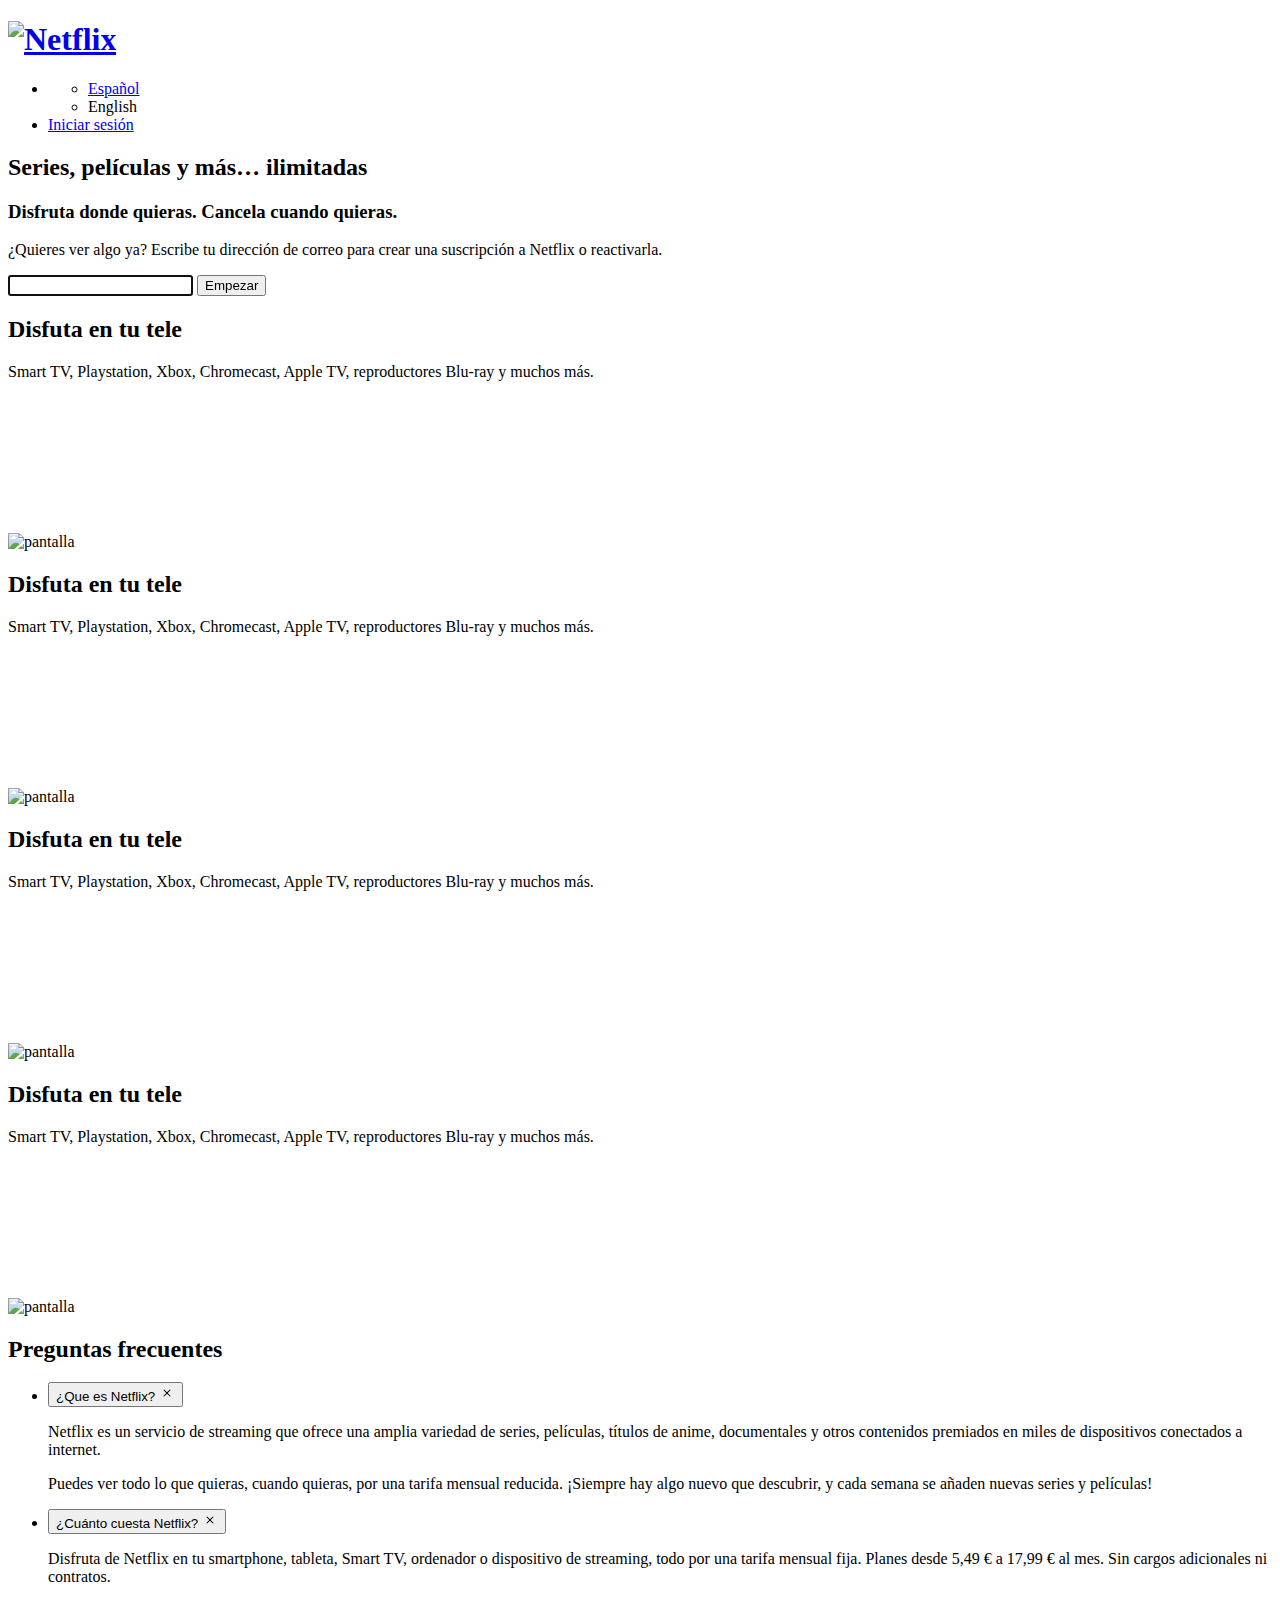
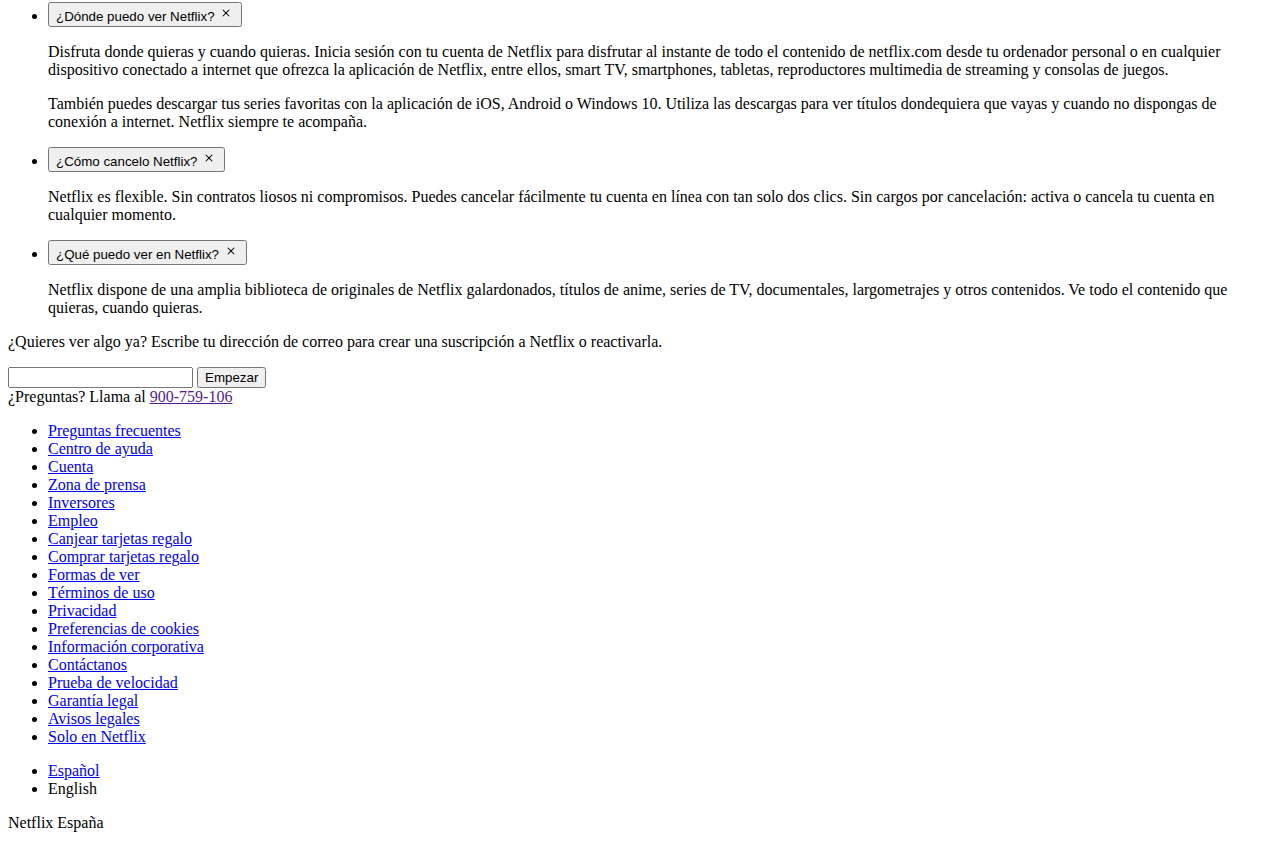
==== index.html @ fb2b4eeb "creando index.html" ====
<!DOCTYPE html>
<html lang="en">
<head>
    <meta charset="UTF-8">
    <meta name="viewport" content="width=device-width, initial-scale=1.0">
    <title>Netflix</title>
    <script defer src="js/app.js"></script>
    <link rel="stylesheet" href="css/app.css">
</head>
<body>

    <header class="header">
        <h1 class="header__h1">
            <a href="#" title="Netflix" class="header__a">
                <img src="#" alt="Netflix" class="header__img">
            </a>
        </h1>
    </header>

    <nav class="header__nav">
        <ul class="header__ul">
            <li class="header__li">
                <ul class="header__ul lang">
                    <li class="lang__li">
                        <a class="lang__a" href="#" title="Español">Español</a>
                    </li>
                    <li class="lang___a" href="#" title="English">English</a>
                    </li>
                </ul>
            </li>
            <li class="header__li">
                <a href="https://www.netflix.com/es/login" title="iniciar sesión" class="header_login">
                    Iniciar sesión
                </a>
            </li>
        </ul>
    </nav>

    <main class="main">

        <section class="landing">
            <h2 class="landing__h2">Series, películas y más… ilimitadas</h2>
            <h3 class="landing__h3">Disfruta donde quieras. Cancela cuando quieras.</h3>
            <p class="landing__p">¿Quieres ver algo ya? Escribe tu dirección de correo para crear una suscripción a Netflix o reactivarla.</p>
            <form action="#" class="landing__form" method="post">
                <input class="landing__input" type="email" name="email" id="email" autofocus>
                <input class="landing__submit" type="submit" value="Empezar">
            </form>
        </section>

        <section class="specs">
            <div class="specs__col">
                <h2 class="specs__h2">Disfuta en tu tele</h2>
                <p class="specs__p">Smart TV, Playstation, Xbox, Chromecast, Apple TV, reproductores Blu-ray y muchos más.</p>
            </div>
            <div class="specs__col">
                <img class="specs__img" src="" alt="pantalla">
                <video class="specs__video" src=""></video>
            </div>
        </section>

        <section class="specs">
            <div class="specs__col">
                <h2 class="specs__h2">Disfuta en tu tele</h2>
                <p class="specs__p">Smart TV, Playstation, Xbox, Chromecast, Apple TV, reproductores Blu-ray y muchos más.</p>
            </div>
            <div class="specs__col">
                <img class="specs__img" src="" alt="pantalla">
                <video class="specs__video" src=""></video>
            </div>
        </section>

        <section class="specs">
            <div class="specs__col">
                <h2 class="specs__h2">Disfuta en tu tele</h2>
                <p class="specs__p">Smart TV, Playstation, Xbox, Chromecast, Apple TV, reproductores Blu-ray y muchos más.</p>
            </div>
            <div class="specs__col">
                <img class="specs__img" src="" alt="pantalla">
                <video class="specs_video" src=""></video>
            </div>
        </section>

        <section class="specs">
            <div class="specs__col">
                <h2 class="specs__h2">Disfuta en tu tele</h2>
                <p class="specs__p">Smart TV, Playstation, Xbox, Chromecast, Apple TV, reproductores Blu-ray y muchos más.</p>
            </div>
            <div class="specs__col">
                <img class="specs__img" src="" alt="pantalla">
                <video class="specs__video" src=""></video>
            </div>
        </section>

        <div class="faqs">
            <h2 class="faqs__h2">Preguntas frecuentes</h2>
                <ul class="faq__ul">
                    <li class="faq__li">
                        <button class="faq__btn">
                            <span>¿Que es Netflix?</span>
                            <svg xmlns="http://www.w3.org/2000/svg" width="16" height="16" fill="currentColor" viewBox="0 0 16 16">
                                <path d="M4.646 4.646a.5.5 0 0 1 .708 0L8 7.293l2.646-2.647a.5.5 0 0 1 .708.708L8.707 8l2.647 2.646a.5.5 0 0 1-.708.708L8 8.707l-2.646 2.647a.5.5 0 0 1-.708-.708L7.293 8 4.646 5.354a.5.5 0 0 1 0-.708z"/>
                              </svg>
                        </button>
                        <div class="faq__info">
                            <p class="faq__p">Netflix es un servicio de streaming que ofrece una amplia variedad de series, películas, títulos de anime, documentales y otros contenidos premiados en miles de dispositivos conectados a internet.</p>
                            <p class="faq__p">Puedes ver todo lo que quieras, cuando quieras, por una tarifa mensual reducida. ¡Siempre hay algo nuevo que descubrir, y cada semana se añaden nuevas series y películas!</p>
                        </div>
                    </li>
                    <li class="faq__li">
                        <button class="faq__btn">
                            <span>¿Cuánto cuesta Netflix?</span>
                            <svg xmlns="http://www.w3.org/2000/svg" width="16" height="16" fill="currentColor" viewBox="0 0 16 16">
                                <path d="M4.646 4.646a.5.5 0 0 1 .708 0L8 7.293l2.646-2.647a.5.5 0 0 1 .708.708L8.707 8l2.647 2.646a.5.5 0 0 1-.708.708L8 8.707l-2.646 2.647a.5.5 0 0 1-.708-.708L7.293 8 4.646 5.354a.5.5 0 0 1 0-.708z"/>
                              </svg>
                        </button>
                        <div class="faq__info">
                            <p class="faq__p">Disfruta de Netflix en tu smartphone, tableta, Smart TV, ordenador o dispositivo de streaming, todo por una tarifa mensual fija. Planes desde 5,49 € a 17,99 € al mes. Sin cargos adicionales ni contratos.</p>
                        </div>
                    </li>
                    <li class="faq__li">
                        <button class="faq__btn">
                            <span>¿Dónde puedo ver Netflix?</span>
                            <svg xmlns="http://www.w3.org/2000/svg" width="16" height="16" fill="currentColor" viewBox="0 0 16 16">
                                <path d="M4.646 4.646a.5.5 0 0 1 .708 0L8 7.293l2.646-2.647a.5.5 0 0 1 .708.708L8.707 8l2.647 2.646a.5.5 0 0 1-.708.708L8 8.707l-2.646 2.647a.5.5 0 0 1-.708-.708L7.293 8 4.646 5.354a.5.5 0 0 1 0-.708z"/>
                              </svg>
                        </button>
                        <div class="faq__info">
                            <p class="faq__p">Disfruta donde quieras y cuando quieras. Inicia sesión con tu cuenta de Netflix para disfrutar al instante de todo el contenido de netflix.com desde tu ordenador personal o en cualquier dispositivo conectado a internet que ofrezca la aplicación de Netflix, entre ellos, smart TV, smartphones, tabletas, reproductores multimedia de streaming y consolas de juegos.</p>
                            <p class="faq__p">También puedes descargar tus series favoritas con la aplicación de iOS, Android o Windows 10. Utiliza las descargas para ver títulos dondequiera que vayas y cuando no dispongas de conexión a internet. Netflix siempre te acompaña.</p>
                        </div>
                    </li>
                    <li class="faq__li">
                        <button class="faq__btn">
                            <span>¿Cómo cancelo Netflix?</span>
                            <svg xmlns="http://www.w3.org/2000/svg" width="16" height="16" fill="currentColor" viewBox="0 0 16 16">
                                <path d="M4.646 4.646a.5.5 0 0 1 .708 0L8 7.293l2.646-2.647a.5.5 0 0 1 .708.708L8.707 8l2.647 2.646a.5.5 0 0 1-.708.708L8 8.707l-2.646 2.647a.5.5 0 0 1-.708-.708L7.293 8 4.646 5.354a.5.5 0 0 1 0-.708z"/>
                              </svg>
                        </button>
                        <div class="faq__info">
                            <p class="faq__p">Netflix es flexible. Sin contratos liosos ni compromisos. Puedes cancelar fácilmente tu cuenta en línea con tan solo dos clics. Sin cargos por cancelación: activa o cancela tu cuenta en cualquier momento.</p>
                        </div>
                    </li>
                    <li class="faq__li">
                        <button class="faq__btn">
                            <span>¿Qué puedo ver en Netflix?</span>
                            <svg xmlns="http://www.w3.org/2000/svg" width="16" height="16" fill="currentColor" class="bi bi-x" viewBox="0 0 16 16">
                                <path d="M4.646 4.646a.5.5 0 0 1 .708 0L8 7.293l2.646-2.647a.5.5 0 0 1 .708.708L8.707 8l2.647 2.646a.5.5 0 0 1-.708.708L8 8.707l-2.646 2.647a.5.5 0 0 1-.708-.708L7.293 8 4.646 5.354a.5.5 0 0 1 0-.708z"/>
                              </svg>
                        </button>
                        <div class="faq__info">
                            <p class="faq__p">Netflix dispone de una amplia biblioteca de originales de Netflix galardonados, títulos de anime, series de TV, documentales, largometrajes y otros contenidos. Ve todo el contenido que quieras, cuando quieras.</p>
                        </div>
                    </li>
                </ul>
            </div>
            
            <div class="register">
                <p class="register__p">¿Quieres ver algo ya? Escribe tu dirección de correo para crear una suscripción a Netflix o reactivarla.</p>
                <form action="#" method="post" class="register_form">
                    <input class="register__input" type="email" name="email" id="email" autofocus>
                    <input class="register_submit" type="submit" value="Empezar">
                </form>
            </section>
    </main>
        
    <footer class="footer">
        <div class="footer__col">
            ¿Preguntas? Llama al 
            <a href="" class="footer__a">900-759-106</a>
        </div>
        <div class="footer__col">
            <ul class="footer__ul">
                <li class="footer__li">
                    <a href="#" class="footer__li__a">Preguntas frecuentes</a>
                </li>
                <li class="footer__li">
                    <a href="#" class="footer__li__a">Centro de ayuda</a>
                </li>
                <li class="footer__li">
                    <a href="#" class="footer__li__a">Cuenta</a>
                </li>
                <li class="footer__li">
                    <a href="#" class="footer__li__a">Zona de prensa</a>
                </li>
                <li class="footer__li">
                    <a href="#" class="footer__li__a">Inversores</a>
                </li>
                <li class="footer__li">
                    <a href="#" class="footer__li__a">Empleo</a>
                </li>
                <li class="footer__li">
                    <a href="#" class="footer__li__a">Canjear tarjetas regalo</a>
                </li>
                <li class="footer__li">
                    <a href="#" class="footer__li__a">Comprar tarjetas regalo</a>
                </li>
                <li class="footer__li">
                    <a href="#" class="footer__li__a">Formas de ver</a>
                </li>
                <li class="footer__li">
                    <a href="#" class="footer__li__a">Términos de uso</a>
                </li>
                <li class="footer__li">
                    <a href="#" class="footer__li__a">Privacidad</a>
                </li>
                <li class="footer__li">
                    <a href="#" class="footer__li__a">Preferencias de cookies</a>
                </li>
                <li class="footer__li">
                    <a href="#" class="footer__li__a">Información corporativa</a>
                </li>
                <li class="footer__li">
                    <a href="#" class="footer__li__a">Contáctanos</a>
                </li>
                <li class="footer__li">
                    <a href="#" class="footer__li__a">Prueba de velocidad</a>
                </li>
                <li class="footer__li">
                    <a href="#" class="footer__li__a">Garantía legal</a>
                </li>
                <li class="footer__li">
                    <a href="#" class="footer__li__a">Avisos legales</a>
                </li>
                <li class="footer__li">
                    <a href="#" class="footer__li__a">Solo en Netflix</a>
                </li>
            </ul>
        </div>
        <div class="footer__col">
            <ul class="lang">
                <li class="lang__li">
                    <a class="lang__a" href="#" title="Español">Español</a>
                </li>
                <li class="lang___a" href="#" title="English">English</a>
                </li>
            </ul>
        </div>
        <p class="footer__p">
            Netflix España
        </p>
    </footer>
</body>
</html>
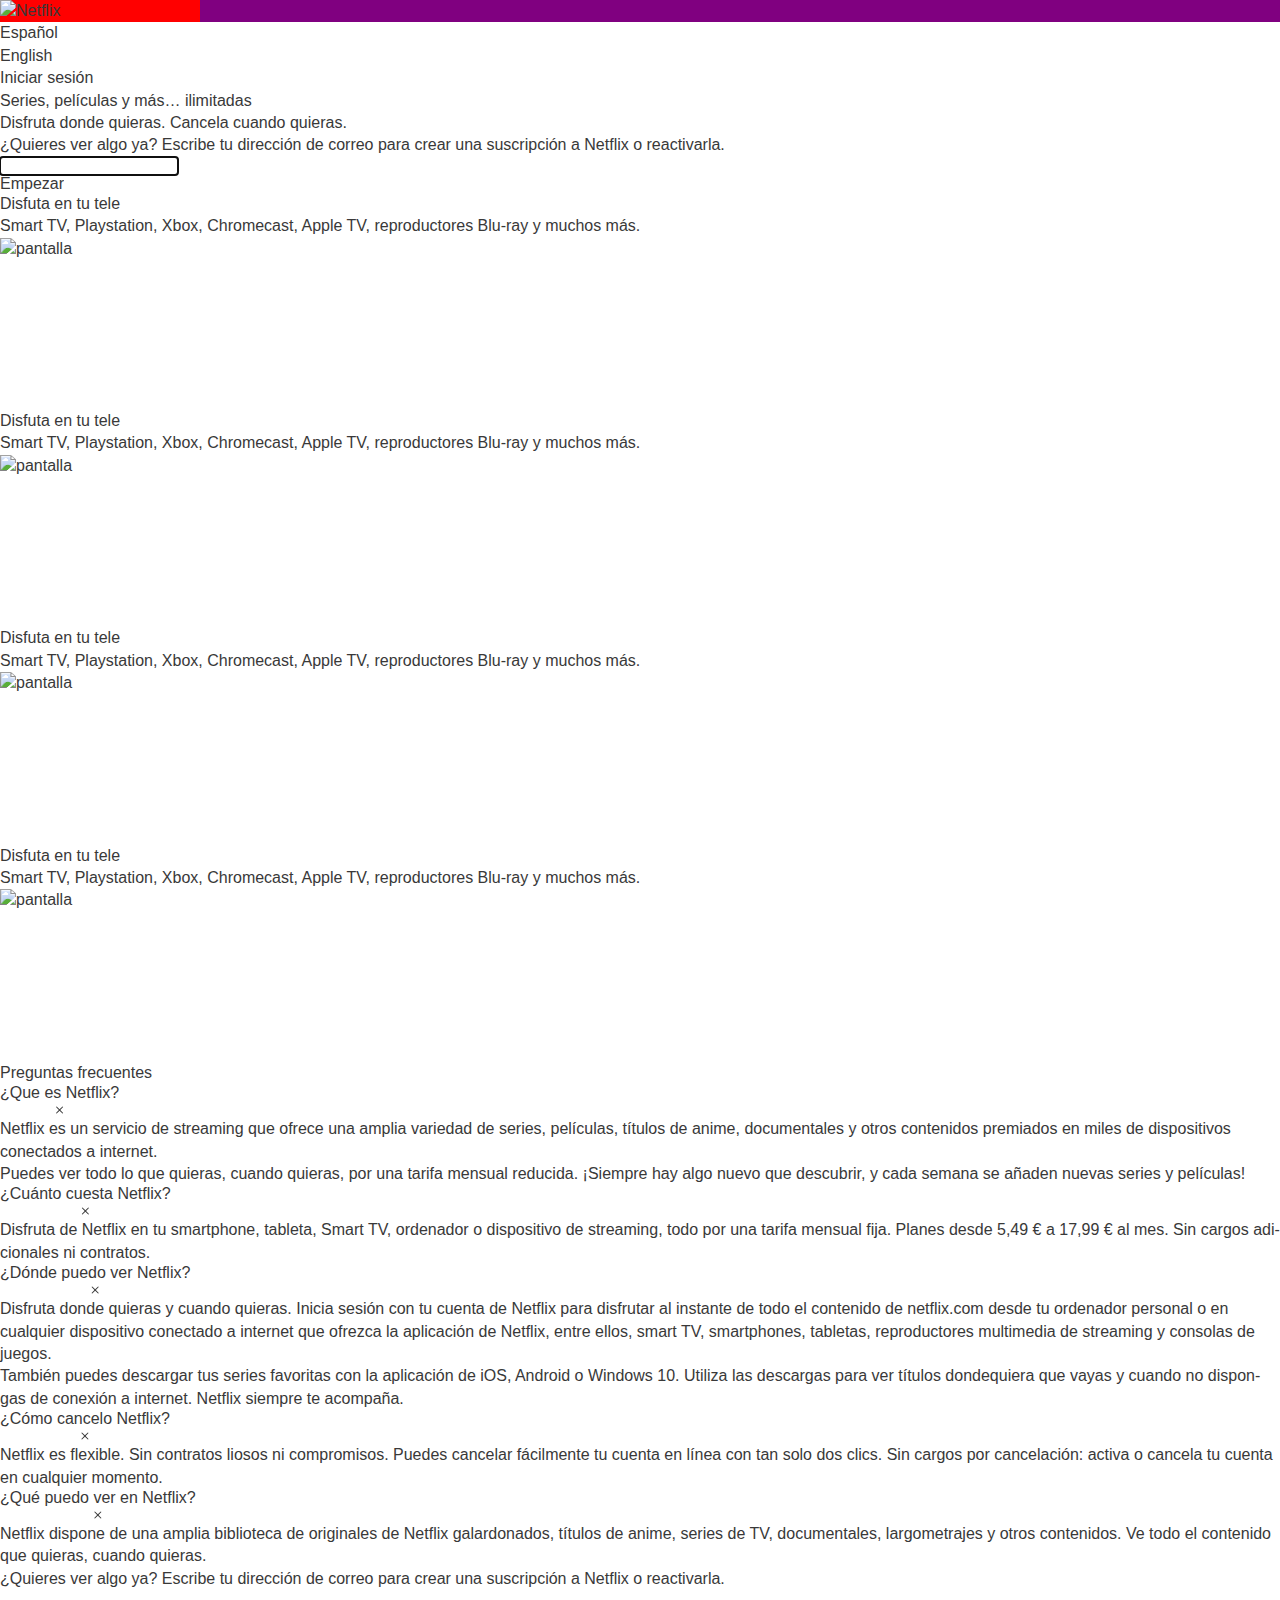
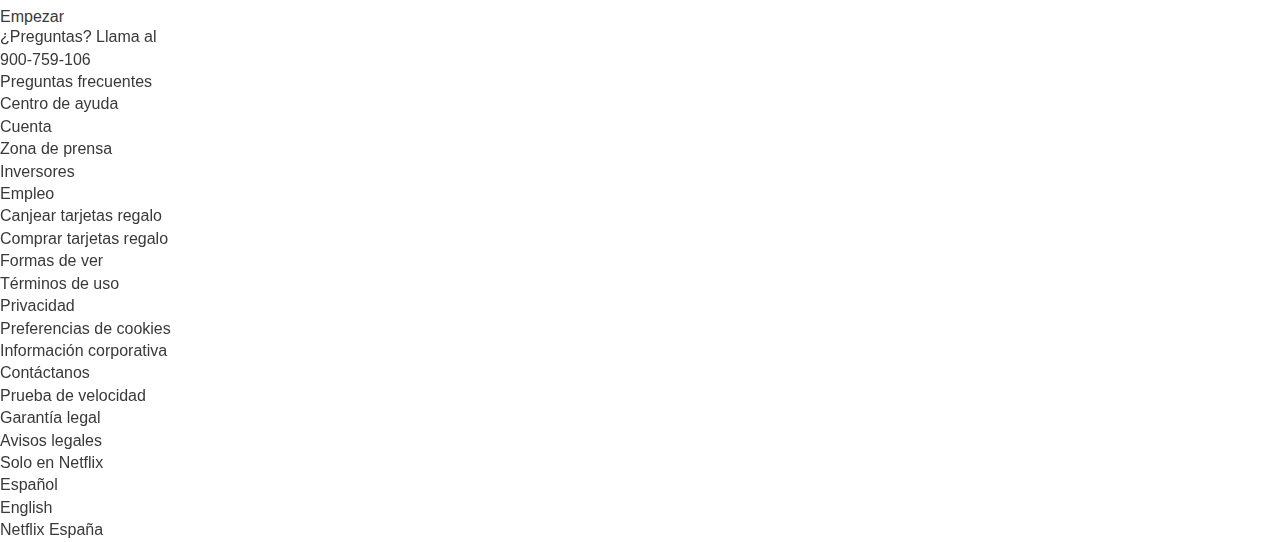
==== commit 35ee15d3: "Creando las variables en SASS y compilando a CSS" ====
--- a/index.html
+++ b/index.html
@@ -4,8 +4,10 @@
     <meta charset="UTF-8">
     <meta name="viewport" content="width=device-width, initial-scale=1.0">
     <title>Netflix</title>
-    <script defer src="js/app.js"></script>
+    <link rel="stylesheet" href="css/_reset.css">
     <link rel="stylesheet" href="css/app.css">
+    <!-- <script defer src="js/app.js"></script> -->
+
 </head>
 <body>
 
@@ -29,7 +31,7 @@
                 </ul>
             </li>
             <li class="header__li">
-                <a href="https://www.netflix.com/es/login" title="iniciar sesión" class="header_login">
+                <a href="https://www.netflix.com/es/login" title="iniciar sesión" class="header__login">
                     Iniciar sesión
                 </a>
             </li>
@@ -77,23 +79,23 @@
             </div>
             <div class="specs__col">
                 <img class="specs__img" src="" alt="pantalla">
-                <video class="specs_video" src=""></video>
-            </div>
-        </section>
-
-        <section class="specs">
-            <div class="specs__col">
-                <h2 class="specs__h2">Disfuta en tu tele</h2>
-                <p class="specs__p">Smart TV, Playstation, Xbox, Chromecast, Apple TV, reproductores Blu-ray y muchos más.</p>
-            </div>
-            <div class="specs__col">
-                <img class="specs__img" src="" alt="pantalla">
-                <video class="specs__video" src=""></video>
-            </div>
-        </section>
-
-        <div class="faqs">
-            <h2 class="faqs__h2">Preguntas frecuentes</h2>
+                <video class="specs__video" src=""></video>
+            </div>
+        </section>
+
+        <section class="specs">
+            <div class="specs__col">
+                <h2 class="specs__h2">Disfuta en tu tele</h2>
+                <p class="specs__p">Smart TV, Playstation, Xbox, Chromecast, Apple TV, reproductores Blu-ray y muchos más.</p>
+            </div>
+            <div class="specs__col">
+                <img class="specs__img" src="" alt="pantalla">
+                <video class="specs__video" src=""></video>
+            </div>
+        </section>
+
+        <div class="faq">
+            <h2 class="faq__h2">Preguntas frecuentes</h2>
                 <ul class="faq__ul">
                     <li class="faq__li">
                         <button class="faq__btn">
@@ -157,9 +159,9 @@
             
             <div class="register">
                 <p class="register__p">¿Quieres ver algo ya? Escribe tu dirección de correo para crear una suscripción a Netflix o reactivarla.</p>
-                <form action="#" method="post" class="register_form">
+                <form action="#" method="post" class="register__form">
                     <input class="register__input" type="email" name="email" id="email" autofocus>
-                    <input class="register_submit" type="submit" value="Empezar">
+                    <input class="register__submit" type="submit" value="Empezar">
                 </form>
             </section>
     </main>
--- a/css/app.css
+++ b/css/app.css
@@ -0,0 +1 @@
+.header{width:100%;background-color:purple}.header__h1{max-width:200px;background-color:red}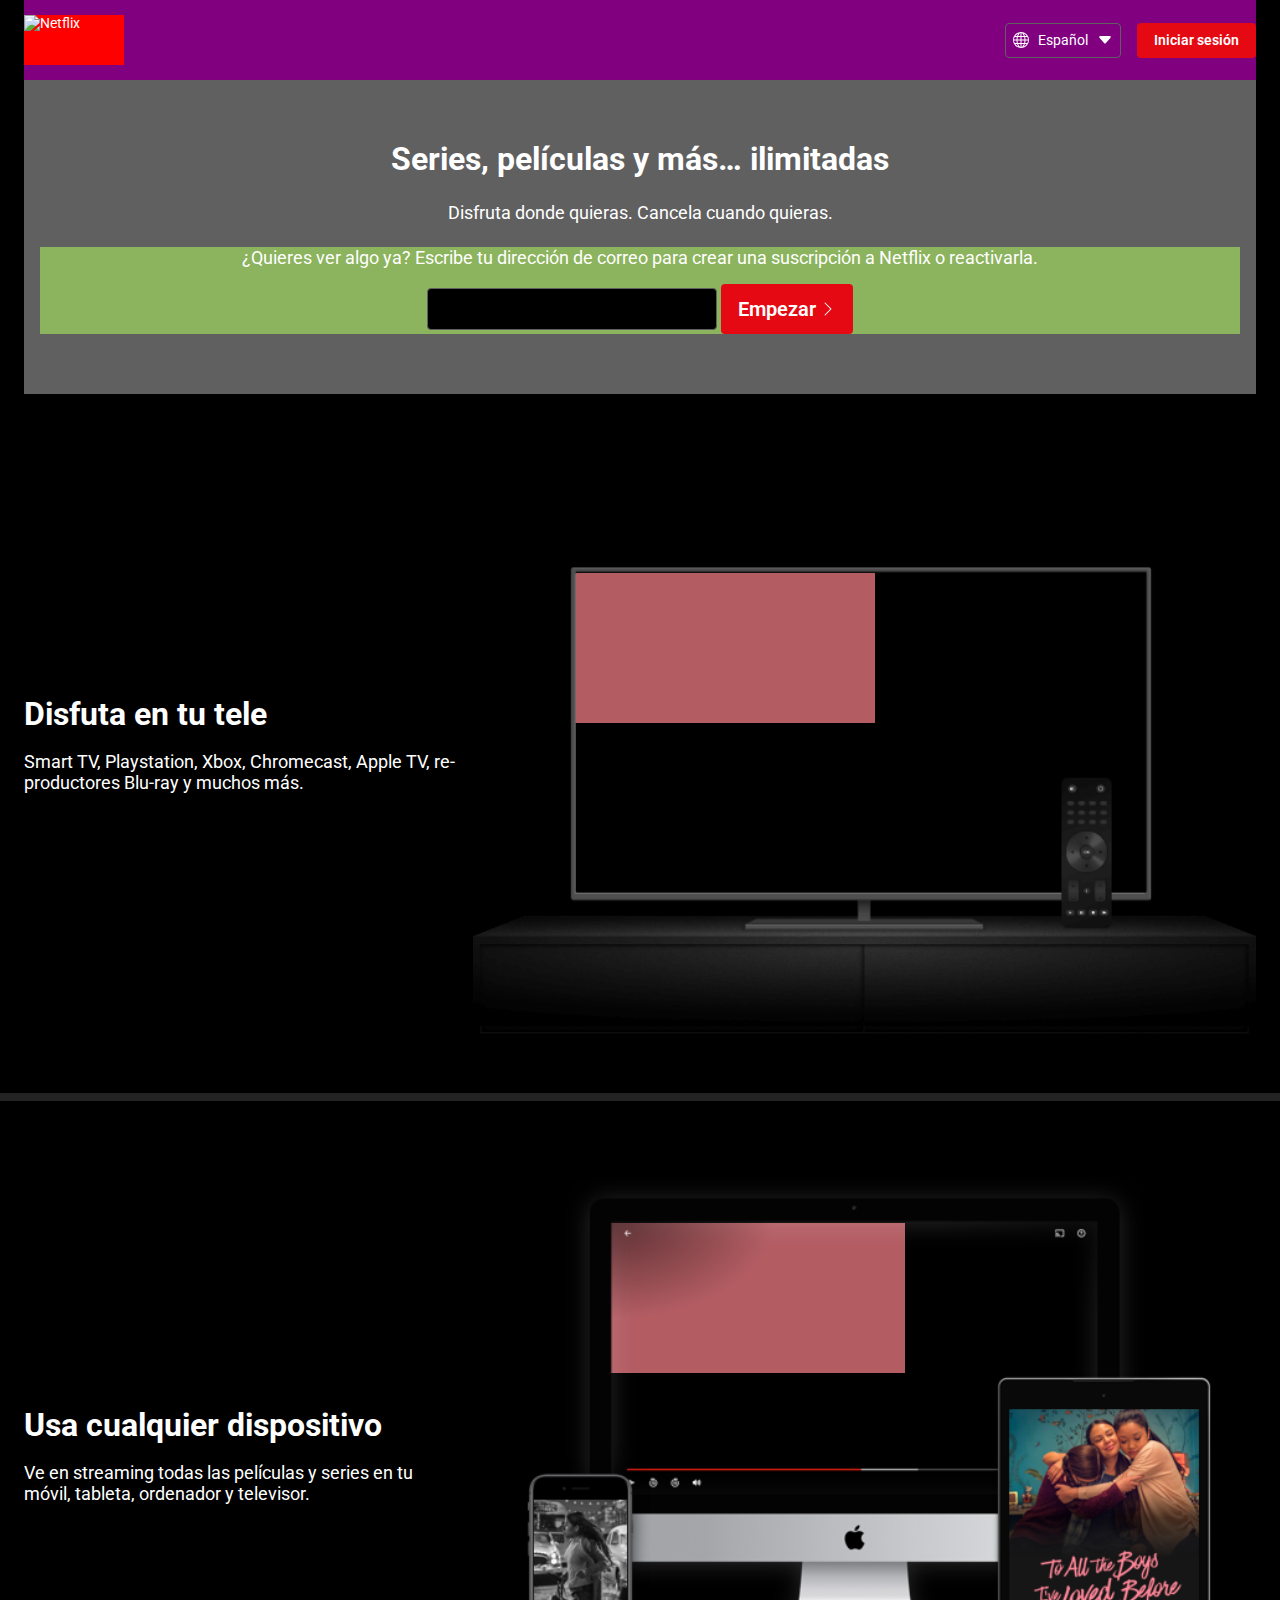
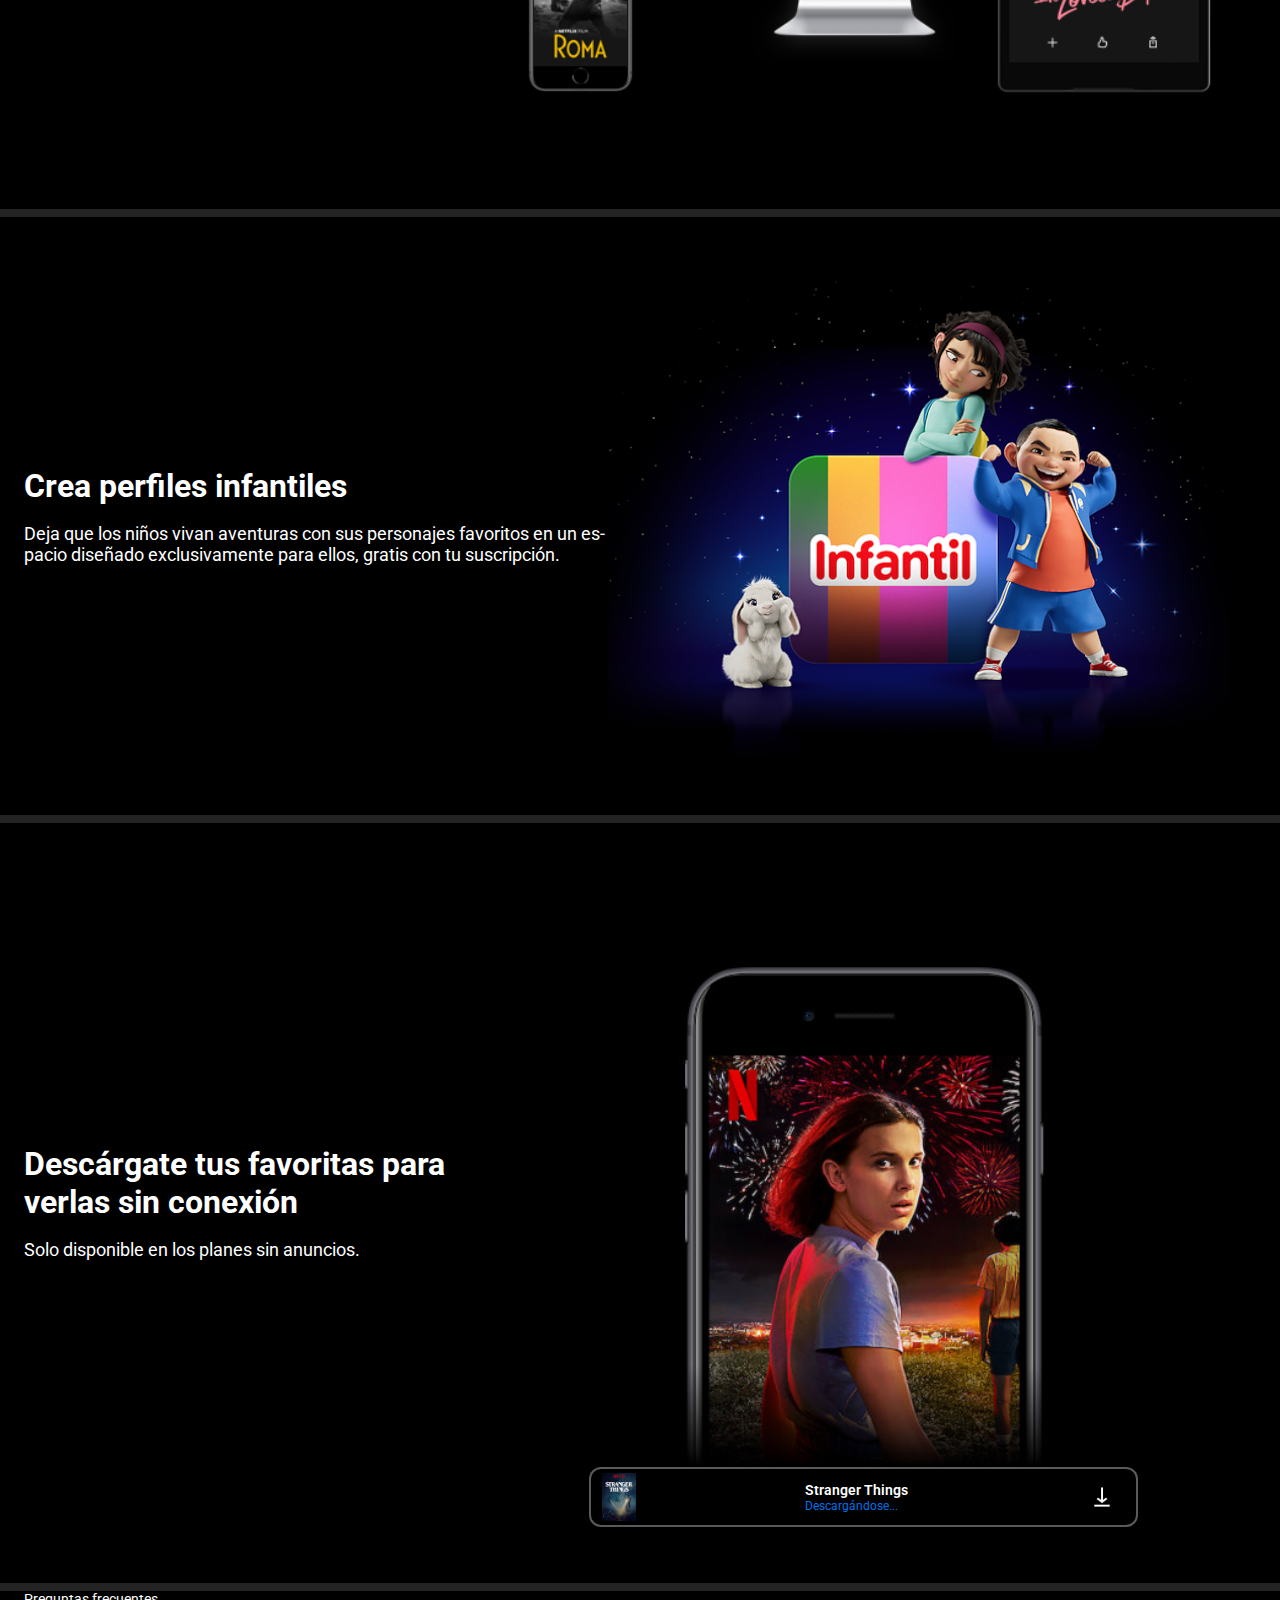
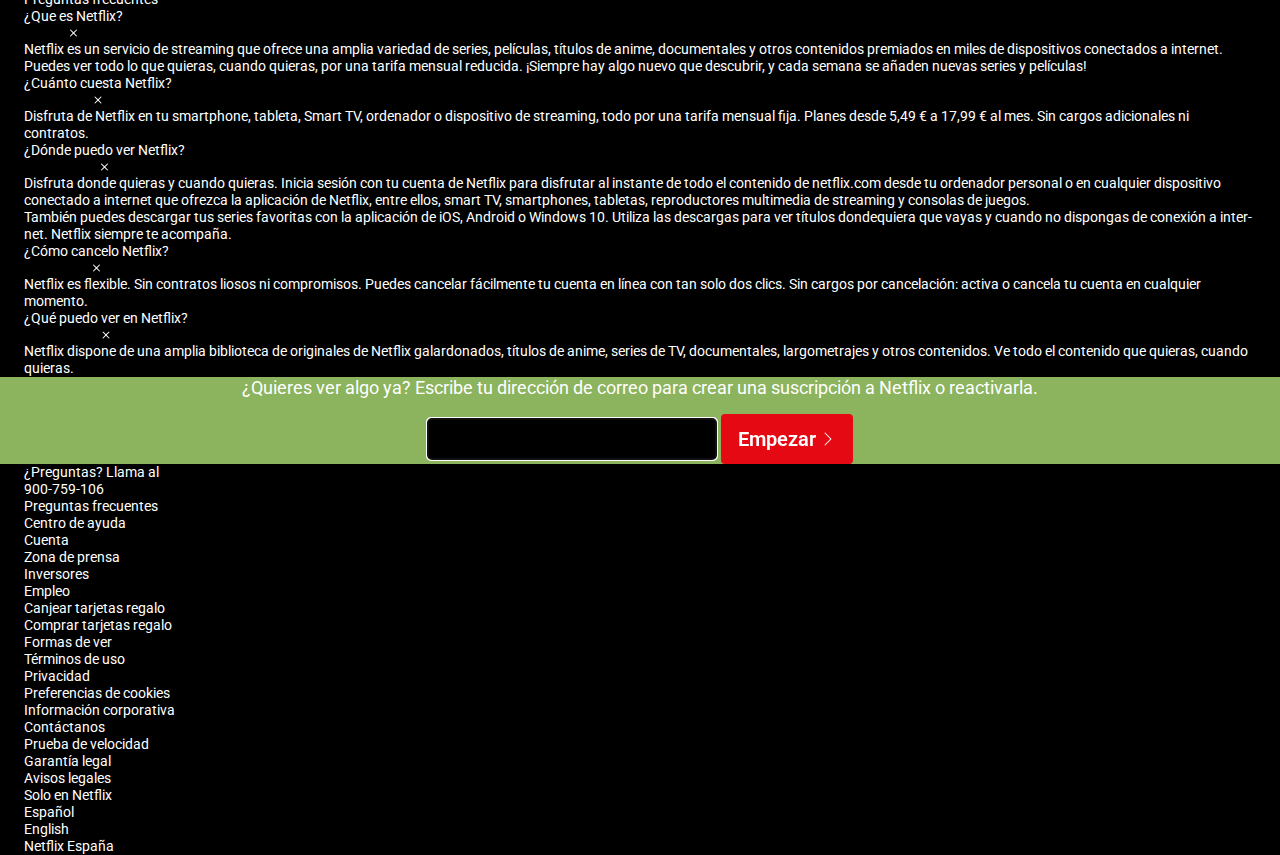
==== commit bf6b088c: "maquetando specs: imagenes, videos y separadores" ====
--- a/index.html
+++ b/index.html
@@ -4,50 +4,61 @@
     <meta charset="UTF-8">
     <meta name="viewport" content="width=device-width, initial-scale=1.0">
     <title>Netflix</title>
-    <link rel="stylesheet" href="css/_reset.css">
     <link rel="stylesheet" href="css/app.css">
     <!-- <script defer src="js/app.js"></script> -->
-
+    <link rel="preconnect" href="https://fonts.googleapis.com">
+<link rel="preconnect" href="https://fonts.gstatic.com" crossorigin>
+<link href="https://fonts.googleapis.com/css2?family=Roboto:ital,wght@0,100;0,300;0,400;0,500;0,700;0,900;1,100;1,300;1,400;1,500;1,700;1,900&display=swap" rel="stylesheet">
 </head>
 <body>
 
     <header class="header">
-        <h1 class="header__h1">
+        <div class="header__logo">
             <a href="#" title="Netflix" class="header__a">
-                <img src="#" alt="Netflix" class="header__img">
+            <img src="#" alt="Netflix" class="header__img">
             </a>
-        </h1>
-    </header>
-
-    <nav class="header__nav">
-        <ul class="header__ul">
-            <li class="header__li">
-                <ul class="header__ul lang">
-                    <li class="lang__li">
-                        <a class="lang__a" href="#" title="Español">Español</a>
-                    </li>
-                    <li class="lang___a" href="#" title="English">English</a>
-                    </li>
-                </ul>
-            </li>
-            <li class="header__li">
+        </div>
+       
+        <nav class="header__nav">
+            <div class="header__lang">
+                <svg xmlns="http://www.w3.org/2000/svg" width="16" height="16" fill="currentColor" class="header__globesvg" viewBox="0 0 16 16">
+                    <path d="M0 8a8 8 0 1 1 16 0A8 8 0 0 1 0 8zm7.5-6.923c-.67.204-1.335.82-1.887 1.855A7.97 7.97 0 0 0 5.145 4H7.5V1.077zM4.09 4a9.267 9.267 0 0 1 .64-1.539 6.7 6.7 0 0 1 .597-.933A7.025 7.025 0 0 0 2.255 4H4.09zm-.582 3.5c.03-.877.138-1.718.312-2.5H1.674a6.958 6.958 0 0 0-.656 2.5h2.49zM4.847 5a12.5 12.5 0 0 0-.338 2.5H7.5V5H4.847zM8.5 5v2.5h2.99a12.495 12.495 0 0 0-.337-2.5H8.5zM4.51 8.5a12.5 12.5 0 0 0 .337 2.5H7.5V8.5H4.51zm3.99 0V11h2.653c.187-.765.306-1.608.338-2.5H8.5zM5.145 12c.138.386.295.744.468 1.068.552 1.035 1.218 1.65 1.887 1.855V12H5.145zm.182 2.472a6.696 6.696 0 0 1-.597-.933A9.268 9.268 0 0 1 4.09 12H2.255a7.024 7.024 0 0 0 3.072 2.472zM3.82 11a13.652 13.652 0 0 1-.312-2.5h-2.49c.062.89.291 1.733.656 2.5H3.82zm6.853 3.472A7.024 7.024 0 0 0 13.745 12H11.91a9.27 9.27 0 0 1-.64 1.539 6.688 6.688 0 0 1-.597.933zM8.5 12v2.923c.67-.204 1.335-.82 1.887-1.855.173-.324.33-.682.468-1.068H8.5zm3.68-1h2.146c.365-.767.594-1.61.656-2.5h-2.49a13.65 13.65 0 0 1-.312 2.5zm2.802-3.5a6.959 6.959 0 0 0-.656-2.5H12.18c.174.782.282 1.623.312 2.5h2.49zM11.27 2.461c.247.464.462.98.64 1.539h1.835a7.024 7.024 0 0 0-3.072-2.472c.218.284.418.598.597.933zM10.855 4a7.966 7.966 0 0 0-.468-1.068C9.835 1.897 9.17 1.282 8.5 1.077V4h2.355z"/>
+                </svg>
+                <select class="header__select" id="header_select" name="langSelect">
+                    <option selected="" label="Español" value="es-ES" lang="es">Español</option>
+                    <option label="English" value="en-ES" lang="en">English</option>
+                </select>
+                <svg xmlns="http://www.w3.org/2000/svg" width="16" height="16" fill="currentColor" class="header__arrowsvg" viewBox="0 0 16 16">
+                    <path d="M7.247 11.14 2.451 5.658C1.885 5.013 2.345 4 3.204 4h9.592a1 1 0 0 1 .753 1.659l-4.796 5.48a1 1 0 0 1-1.506 0z"/>
+                </svg>
+            </div>  
+            <div class="header__divlogin">
                 <a href="https://www.netflix.com/es/login" title="iniciar sesión" class="header__login">
                     Iniciar sesión
                 </a>
-            </li>
-        </ul>
-    </nav>
+            </div>
+        </nav>
+    </header>
 
     <main class="main">
 
         <section class="landing">
-            <h2 class="landing__h2">Series, películas y más… ilimitadas</h2>
-            <h3 class="landing__h3">Disfruta donde quieras. Cancela cuando quieras.</h3>
-            <p class="landing__p">¿Quieres ver algo ya? Escribe tu dirección de correo para crear una suscripción a Netflix o reactivarla.</p>
-            <form action="#" class="landing__form" method="post">
-                <input class="landing__input" type="email" name="email" id="email" autofocus>
-                <input class="landing__submit" type="submit" value="Empezar">
-            </form>
+            <h1 class="landing__h2">Series, películas y más… ilimitadas</h1>
+            <p class="landing__p">Disfruta donde quieras. Cancela cuando quieras.</p>
+            <div class="register">
+                <p class="register__p">¿Quieres ver algo ya? Escribe tu dirección de correo para crear una suscripción a Netflix o reactivarla.</p>
+                <form action="#" method="post" class="register__form">
+                    <input class="register__input" type="email" name="email" id="email" autocomplete="email">
+                    <button class="register__btn" type="submit">
+                        Empezar
+                        <div class="register__div">
+                            <svg xmlns="http://www.w3.org/2000/svg" width="16" height="16" fill="currentColor" class="register_svg" viewBox="0 0 16 16">
+                                <path fill-rule="evenodd" d="M4.646 1.646a.5.5 0 0 1 .708 0l6 6a.5.5 0 0 1 0 .708l-6 6a.5.5 0 0 1-.708-.708L10.293 8 4.646 2.354a.5.5 0 0 1 0-.708z"/>
+                            </svg> 
+                        </div>
+                    </button> 
+                </form>
+            </div>
         </section>
 
         <section class="specs">
@@ -55,45 +66,72 @@
                 <h2 class="specs__h2">Disfuta en tu tele</h2>
                 <p class="specs__p">Smart TV, Playstation, Xbox, Chromecast, Apple TV, reproductores Blu-ray y muchos más.</p>
             </div>
-            <div class="specs__col">
-                <img class="specs__img" src="" alt="pantalla">
-                <video class="specs__video" src=""></video>
-            </div>
-        </section>
-
-        <section class="specs">
-            <div class="specs__col">
-                <h2 class="specs__h2">Disfuta en tu tele</h2>
-                <p class="specs__p">Smart TV, Playstation, Xbox, Chromecast, Apple TV, reproductores Blu-ray y muchos más.</p>
-            </div>
-            <div class="specs__col">
-                <img class="specs__img" src="" alt="pantalla">
-                <video class="specs__video" src=""></video>
-            </div>
-        </section>
-
-        <section class="specs">
-            <div class="specs__col">
-                <h2 class="specs__h2">Disfuta en tu tele</h2>
-                <p class="specs__p">Smart TV, Playstation, Xbox, Chromecast, Apple TV, reproductores Blu-ray y muchos más.</p>
-            </div>
-            <div class="specs__col">
-                <img class="specs__img" src="" alt="pantalla">
-                <video class="specs__video" src=""></video>
-            </div>
-        </section>
-
-        <section class="specs">
-            <div class="specs__col">
-                <h2 class="specs__h2">Disfuta en tu tele</h2>
-                <p class="specs__p">Smart TV, Playstation, Xbox, Chromecast, Apple TV, reproductores Blu-ray y muchos más.</p>
-            </div>
-            <div class="specs__col">
-                <img class="specs__img" src="" alt="pantalla">
-                <video class="specs__video" src=""></video>
-            </div>
-        </section>
-
+            <div class="specs__col div-img">
+                <img class="specs__img" src="source/img/tv.png" alt="tv">
+                <div class="specs__div-video">
+                    <video class="specs__video" data-uia="nmhp-card-animation-asset-video" autoplay="" playsinline="" muted="" loop="">
+                        <source src="https://assets.nflxext.com/ffe/siteui/acquisition/ourStory/fuji/desktop/video-tv-0819.m4v" type="video/mp4">
+                    </video>
+                </div>
+            </div>
+        </section>
+
+        <div class="separador"></div>
+
+        <section class="specs">
+            <div class="specs__col">
+                <h2 class="specs__h2">Usa cualquier dispositivo</h2>
+                <p class="specs__p">
+                    Ve en streaming todas las películas y series en tu móvil, tableta, ordenador y televisor.</p>
+            </div>
+            <div class="specs__col div-img">
+                <img class="specs__img" src="source/img/device-pile.png" alt="devices">
+                <div class="specs__div-video video-devices">
+                    <video class="specs__video" data-uia="nmhp-card-animation-asset-video" autoplay="" playsinline="" muted="" loop="">
+                        <source src="https://assets.nflxext.com/ffe/siteui/acquisition/ourStory/fuji/desktop/video-devices.m4v" type="video/mp4">
+                    </video>
+                </div>
+            </div>
+        </section>
+
+        <div class="separador"></div>
+
+        <section class="specs">
+            <div class="specs__col">
+                <h2 class="specs__h2">Crea perfiles infantiles</h2>
+                <p class="specs__p">Deja que los niños vivan aventuras con sus personajes favoritos en un espacio diseñado exclusivamente para ellos, gratis con tu suscripción.</p>
+            </div>
+            <div class="specs__col div-img">
+                <img class="specs__img" src="source/img/infantil.png" alt="infantil">
+            </div>
+        </section>
+
+        <div class="separador"></div>
+
+        <section class="specs">
+            <div class="specs__col">
+                <h2 class="specs__h2">Descárgate tus favoritas para verlas sin conexión</h2>
+                <p class="specs__p">Solo disponible en los planes sin anuncios.</p>
+            </div>
+            <div class="specs__col div-img">
+                <img class="specs__img" src="source/img/mobile-0819.jpg" alt="stranger things">
+                <div class="animation">
+                    <div class="animation__div">
+                        <img class="animation__img" src="source/img/boxshot.png" alt="stranger thingscover">
+                    </div>
+                    <div class="animation__div">
+                        <p class="animation__p">Stranger Things</p>
+                        <p class="animation__p--blue">Descargándose...</p>
+                    </div>
+                    <div class="animation__div">
+                        <img class="animation__img" src="source/img/download-icon.gif" alt="download_gif">
+                    </div>
+                </div>
+            </div>
+        </section>
+
+        <div class="separador"></div>
+        
         <div class="faq">
             <h2 class="faq__h2">Preguntas frecuentes</h2>
                 <ul class="faq__ul">
@@ -155,15 +193,22 @@
                         </div>
                     </li>
                 </ul>
-            </div>
+        </div>
             
-            <div class="register">
-                <p class="register__p">¿Quieres ver algo ya? Escribe tu dirección de correo para crear una suscripción a Netflix o reactivarla.</p>
-                <form action="#" method="post" class="register__form">
-                    <input class="register__input" type="email" name="email" id="email" autofocus>
-                    <input class="register__submit" type="submit" value="Empezar">
-                </form>
-            </section>
+        <div class="register">
+            <p class="register__p">¿Quieres ver algo ya? Escribe tu dirección de correo para crear una suscripción a Netflix o reactivarla.</p>
+            <form action="#" method="post" class="register__form">
+                <input class="register__input" type="email" name="email" id="email"  autofocus>
+                <button class="register__btn" type="submit">
+                    Empezar
+                    <div class="register__div">
+                        <svg xmlns="http://www.w3.org/2000/svg" width="16" height="16" fill="currentColor" class="register_svg" viewBox="0 0 16 16">
+                            <path fill-rule="evenodd" d="M4.646 1.646a.5.5 0 0 1 .708 0l6 6a.5.5 0 0 1 0 .708l-6 6a.5.5 0 0 1-.708-.708L10.293 8 4.646 2.354a.5.5 0 0 1 0-.708z"/>
+                        </svg> 
+                    </div>
+                </button> 
+            </form>
+        </div>
     </main>
         
     <footer class="footer">
--- a/css/app.css
+++ b/css/app.css
@@ -1 +1 @@
-.header{width:100%;background-color:purple}.header__h1{max-width:200px;background-color:red}+:root{--negro: #393939;--tipo-principal: Helvetica, Arial, sans-serif;--tipo-secundaria: Verdana}@media(prefers-color-scheme: dark){:root{--negro: #ececec}}@media(prefers-reduced-motion: reduce){*{animation:none !important;transition:none !important}}*,*::before,*::after{margin:0;padding:0;border:0;box-sizing:border-box;vertical-align:baseline}*::before,*::after{display:block}img,picture,video,iframe,figure{max-width:100%;width:100%;display:block;-o-object-fit:cover;object-fit:cover;-o-object-position:center center;object-position:center center}a{display:block;text-decoration:none;color:inherit;font-size:inherit}p a{display:inline}li{list-style-type:none}html{scroll-behavior:smooth}h1,h2,h3,h4,h5,h6,p,span,a,strong,blockquote,i,b,u,em{font-size:inherit;font-weight:inherit;font-style:inherit;text-decoration:none;color:inherit}blockquote:before,blockquote:after,q:before,q:after{content:"";content:none}::-moz-selection{background-color:var(--negro);color:var(--blanco)}::selection{background-color:var(--negro);color:var(--blanco)}form,input,textarea,select,button,label{font-family:inherit;font-size:inherit;-webkit-hyphens:auto;hyphens:auto;background-color:rgba(0,0,0,0);color:inherit;display:block;-webkit-appearance:none;-moz-appearance:none;appearance:none}table,tr,td{border-collapse:collapse;border-spacing:0}svg{width:100%;display:block;fill:currentColor}body{min-height:100vh;font-size:100%;font-family:var(--tipo-principal);color:var(--negro);-webkit-hyphens:auto;hyphens:auto;font-smooth:always;-webkit-font-smoothing:antialiased;-moz-osx-font-smoothing:grayscale}body{font-family:"Roboto",sans-serif;font-size:.9em;color:#fff;background-color:#000}.header{max-width:calc(100% - 3rem);margin:0 auto;background-color:purple;display:flex;flex-flow:row nowrap;justify-content:space-between;align-items:center;height:5rem}.header__logo{background-color:orange}.header__img{width:100px;height:50px;background-color:red}.header__nav{min-width:calc(100% - 380px);display:flex;flex-flow:row nowrap;justify-content:flex-end;align-items:center;gap:1rem}.header__lang{max-width:10rem;background-color:rgba(0,0,0,0);display:flex;flex-flow:row nowrap;justify-content:center;align-items:center;gap:.5rem;position:relative;min-height:2rem}.header__globesvg{position:absolute;left:.5rem;width:16px}.header__arrowsvg{position:absolute;right:.5rem;width:16px;z-index:0}.header__select{background-color:rgba(0,0,0,0);min-height:2rem;padding:.5rem 2rem;z-index:1;border:1px solid #606060;border-radius:.25rem}@media screen and (max-width: 480px){.header__select{width:3.875rem}}.header__divlogin{display:flex;flex-flow:row nowrap;justify-content:center;align-items:center}.header__login{max-width:8rem;min-width:-moz-fit-content;min-width:fit-content;min-height:2rem;border:1px solid rgba(0,0,0,0);border-radius:.25rem;background-color:#e50914;color:#fff;font-weight:600;padding:.5rem 1rem;text-align:center}.landing{max-width:calc(100% - 3rem);max-height:70vh;background-color:#606060;display:flex;flex-flow:column nowrap;justify-content:center;align-items:center;gap:1.5rem;margin:0 auto;padding:3.75rem 1rem;text-align:center}.landing__h2{font-size:2rem;font-weight:700}.landing__p{font-size:1.25em}.register{width:100%;background-color:#8cb35d;display:flex;flex-flow:column nowrap;justify-content:center;align-items:center;gap:1rem}.register__form{display:flex;flex-flow:row nowrap;justify-content:space-between;align-items:center;gap:.25rem}@media screen and (max-width: 480px){.register__form{display:flex;flex-flow:column nowrap;justify-content:space-between;align-items:center;gap:1rem}}.register__input{background-color:#000;border:1px solid #606060;border-radius:.25rem;padding:.5rem 1rem;font-size:1.4em}.register__p{font-size:1.25em;padding:0 4rem}.register__btn{display:flex;flex-flow:row nowrap;justify-content:center;align-items:center;gap:.2em;width:8.3rem;border:1px solid rgba(0,0,0,0);border-radius:.25rem;background-color:#e50914;color:#fff;font-weight:600;font-size:1.4em;padding:.75rem 1rem;text-align:center}.separador{width:100%;height:.5rem;background-color:#232323}.specs{max-width:calc(100% - 3rem);margin:0 auto;padding:3.5rem 0;display:flex;flex-flow:row nowrap;justify-content:space-between;align-items:center}@media screen and (max-width: 480px){.specs{display:flex;flex-flow:column nowrap;justify-content:space-between;align-items:center;text-align:center}}.specs__col.div-img{width:100%;height:100%;position:relative;background-color:rgba(0,0,0,0)}.specs__h2{font-size:2rem;font-weight:700}.specs__p{margin:1.125rem 0 0;font-size:1.125rem;font-weight:400}.specs__div-video{background-color:#b35d63;z-index:-1;overflow:hidden;max-width:73%;max-height:55%;position:absolute;top:21%;left:13%}.specs__div-video.video-devices{top:11%;left:18%;max-width:62%;max-height:42%}.animation{display:flex;flex-flow:row nowrap;justify-content:space-between;align-items:center;gap:1rem;margin:0 auto;background:#000;width:70%;min-width:15rem;padding:.25rem .65rem;border:2px solid rgba(128,128,128,.7);box-shadow:0 0 2em 0 #000;border-radius:.75rem;text-align:left}.animation__p{font-weight:600}.animation__p--blue{font-size:.75rem;font-weight:400;color:#0071eb}.animation__div{height:3rem;display:flex;flex-flow:column nowrap;justify-content:center;align-items:baseline}.animation__img{height:3rem}.faq{max-width:calc(100% - 3rem);margin:0 auto}.footer{max-width:calc(100% - 3rem);margin:0 auto}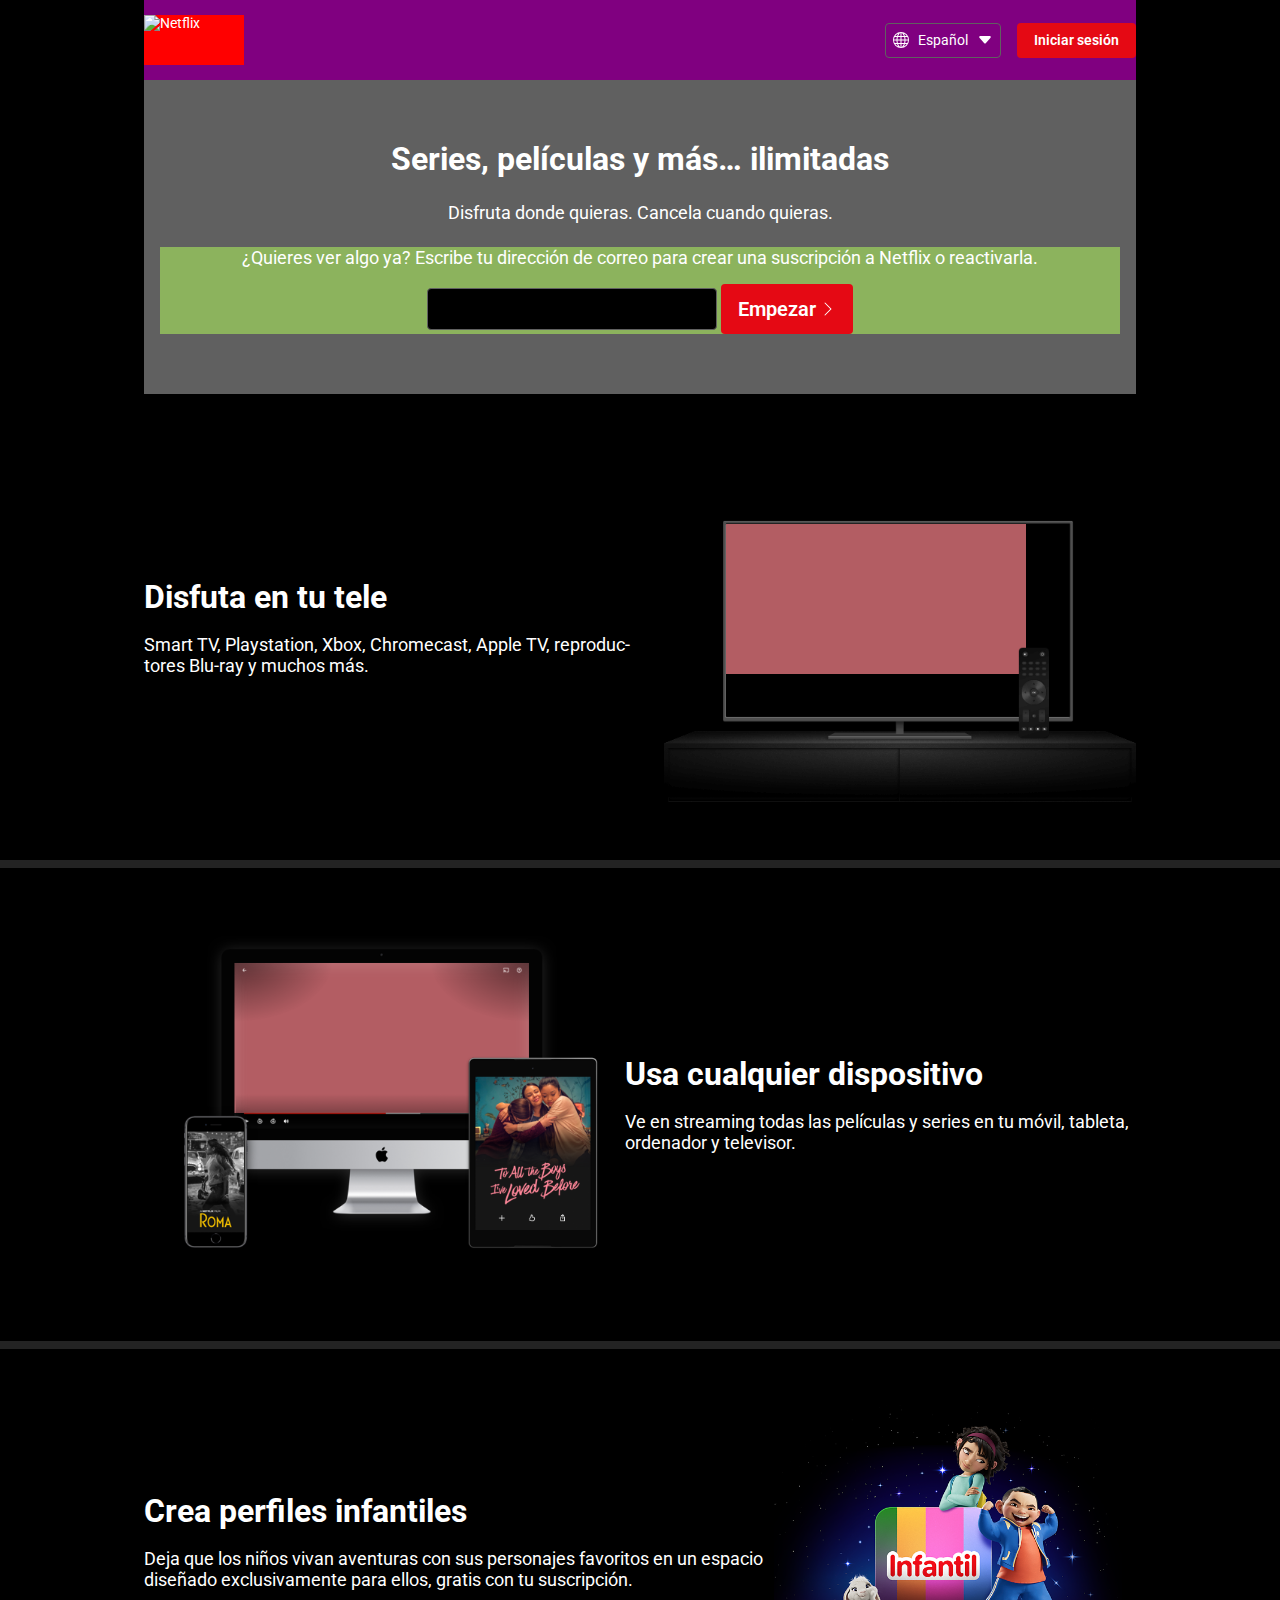
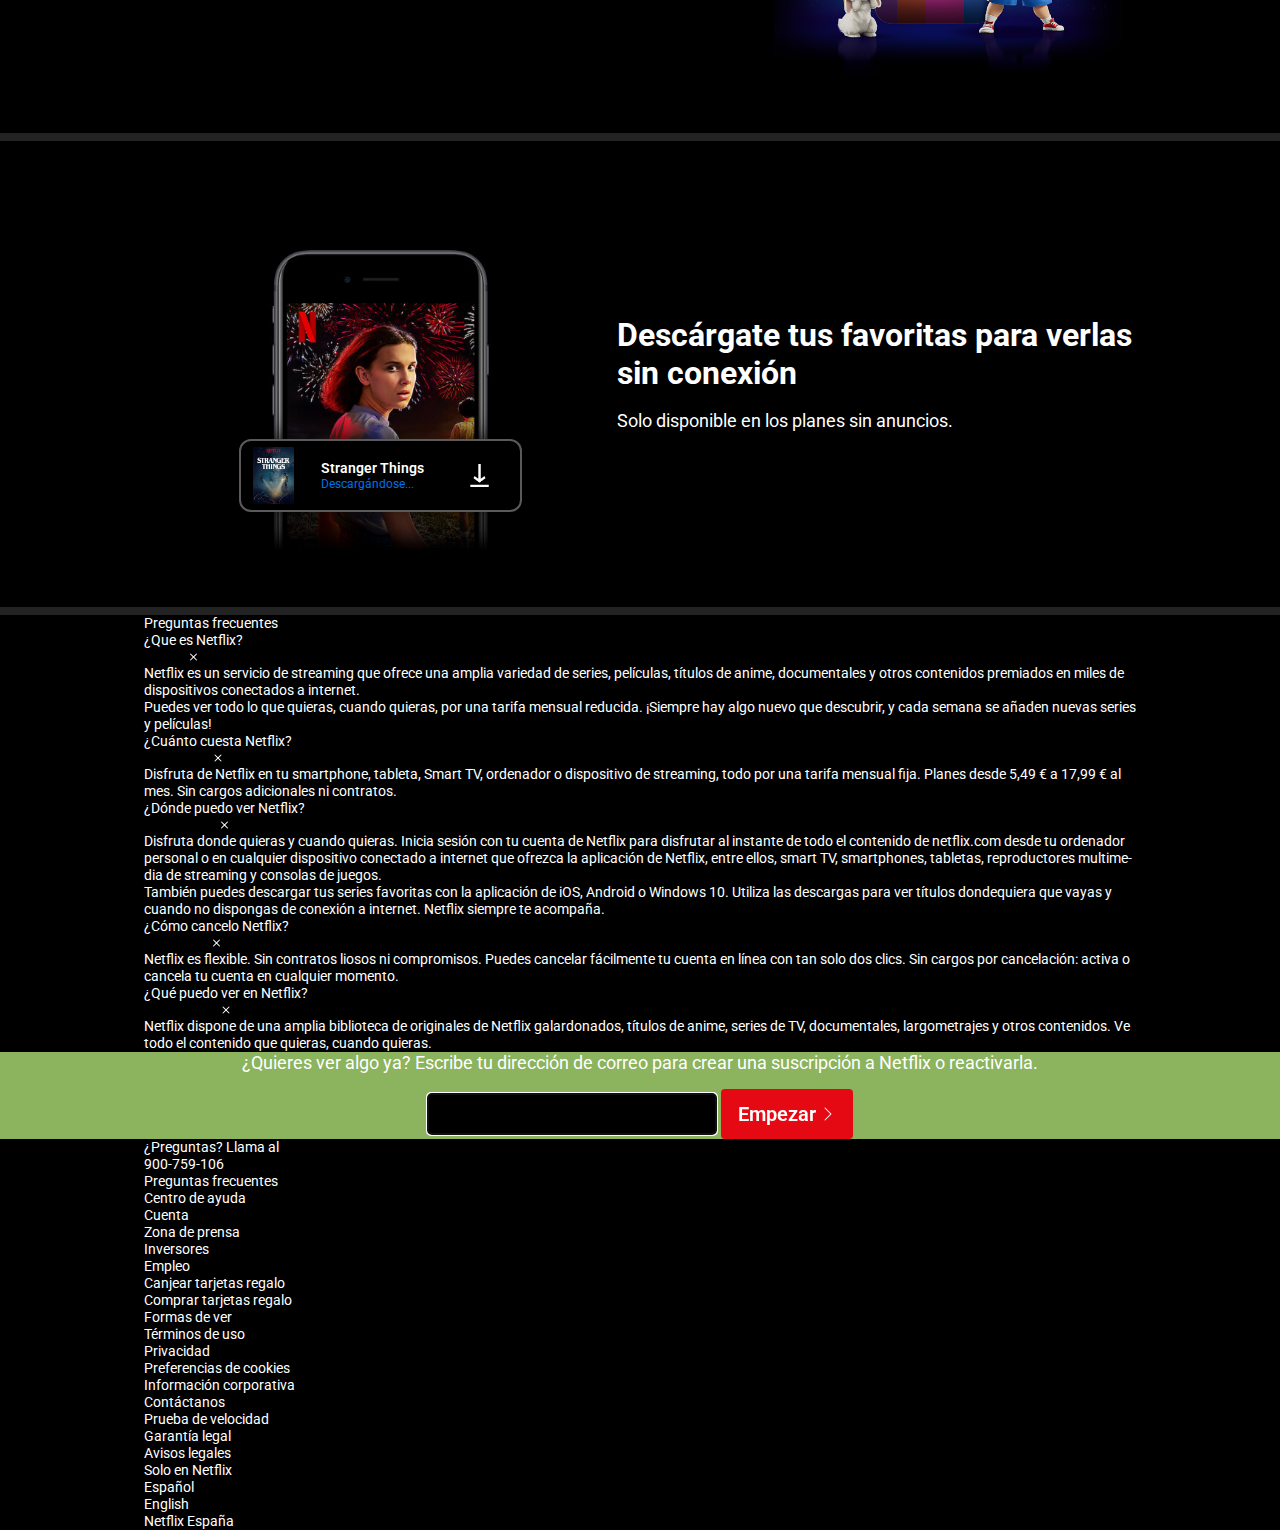
==== commit 6adceeb0: "reversed specs y specs desktop responsive" ====
--- a/index.html
+++ b/index.html
@@ -78,7 +78,7 @@
 
         <div class="separador"></div>
 
-        <section class="specs">
+        <section class="specs inverted">
             <div class="specs__col">
                 <h2 class="specs__h2">Usa cualquier dispositivo</h2>
                 <p class="specs__p">
@@ -108,7 +108,7 @@
 
         <div class="separador"></div>
 
-        <section class="specs">
+        <section class="specs inverted">
             <div class="specs__col">
                 <h2 class="specs__h2">Descárgate tus favoritas para verlas sin conexión</h2>
                 <p class="specs__p">Solo disponible en los planes sin anuncios.</p>
--- a/css/app.css
+++ b/css/app.css
@@ -1 +1 @@
-:root{--negro: #393939;--tipo-principal: Helvetica, Arial, sans-serif;--tipo-secundaria: Verdana}@media(prefers-color-scheme: dark){:root{--negro: #ececec}}@media(prefers-reduced-motion: reduce){*{animation:none !important;transition:none !important}}*,*::before,*::after{margin:0;padding:0;border:0;box-sizing:border-box;vertical-align:baseline}*::before,*::after{display:block}img,picture,video,iframe,figure{max-width:100%;width:100%;display:block;-o-object-fit:cover;object-fit:cover;-o-object-position:center center;object-position:center center}a{display:block;text-decoration:none;color:inherit;font-size:inherit}p a{display:inline}li{list-style-type:none}html{scroll-behavior:smooth}h1,h2,h3,h4,h5,h6,p,span,a,strong,blockquote,i,b,u,em{font-size:inherit;font-weight:inherit;font-style:inherit;text-decoration:none;color:inherit}blockquote:before,blockquote:after,q:before,q:after{content:"";content:none}::-moz-selection{background-color:var(--negro);color:var(--blanco)}::selection{background-color:var(--negro);color:var(--blanco)}form,input,textarea,select,button,label{font-family:inherit;font-size:inherit;-webkit-hyphens:auto;hyphens:auto;background-color:rgba(0,0,0,0);color:inherit;display:block;-webkit-appearance:none;-moz-appearance:none;appearance:none}table,tr,td{border-collapse:collapse;border-spacing:0}svg{width:100%;display:block;fill:currentColor}body{min-height:100vh;font-size:100%;font-family:var(--tipo-principal);color:var(--negro);-webkit-hyphens:auto;hyphens:auto;font-smooth:always;-webkit-font-smoothing:antialiased;-moz-osx-font-smoothing:grayscale}body{font-family:"Roboto",sans-serif;font-size:.9em;color:#fff;background-color:#000}.header{max-width:calc(100% - 3rem);margin:0 auto;background-color:purple;display:flex;flex-flow:row nowrap;justify-content:space-between;align-items:center;height:5rem}.header__logo{background-color:orange}.header__img{width:100px;height:50px;background-color:red}.header__nav{min-width:calc(100% - 380px);display:flex;flex-flow:row nowrap;justify-content:flex-end;align-items:center;gap:1rem}.header__lang{max-width:10rem;background-color:rgba(0,0,0,0);display:flex;flex-flow:row nowrap;justify-content:center;align-items:center;gap:.5rem;position:relative;min-height:2rem}.header__globesvg{position:absolute;left:.5rem;width:16px}.header__arrowsvg{position:absolute;right:.5rem;width:16px;z-index:0}.header__select{background-color:rgba(0,0,0,0);min-height:2rem;padding:.5rem 2rem;z-index:1;border:1px solid #606060;border-radius:.25rem}@media screen and (max-width: 480px){.header__select{width:3.875rem}}.header__divlogin{display:flex;flex-flow:row nowrap;justify-content:center;align-items:center}.header__login{max-width:8rem;min-width:-moz-fit-content;min-width:fit-content;min-height:2rem;border:1px solid rgba(0,0,0,0);border-radius:.25rem;background-color:#e50914;color:#fff;font-weight:600;padding:.5rem 1rem;text-align:center}.landing{max-width:calc(100% - 3rem);max-height:70vh;background-color:#606060;display:flex;flex-flow:column nowrap;justify-content:center;align-items:center;gap:1.5rem;margin:0 auto;padding:3.75rem 1rem;text-align:center}.landing__h2{font-size:2rem;font-weight:700}.landing__p{font-size:1.25em}.register{width:100%;background-color:#8cb35d;display:flex;flex-flow:column nowrap;justify-content:center;align-items:center;gap:1rem}.register__form{display:flex;flex-flow:row nowrap;justify-content:space-between;align-items:center;gap:.25rem}@media screen and (max-width: 480px){.register__form{display:flex;flex-flow:column nowrap;justify-content:space-between;align-items:center;gap:1rem}}.register__input{background-color:#000;border:1px solid #606060;border-radius:.25rem;padding:.5rem 1rem;font-size:1.4em}.register__p{font-size:1.25em;padding:0 4rem}.register__btn{display:flex;flex-flow:row nowrap;justify-content:center;align-items:center;gap:.2em;width:8.3rem;border:1px solid rgba(0,0,0,0);border-radius:.25rem;background-color:#e50914;color:#fff;font-weight:600;font-size:1.4em;padding:.75rem 1rem;text-align:center}.separador{width:100%;height:.5rem;background-color:#232323}.specs{max-width:calc(100% - 3rem);margin:0 auto;padding:3.5rem 0;display:flex;flex-flow:row nowrap;justify-content:space-between;align-items:center}@media screen and (max-width: 480px){.specs{display:flex;flex-flow:column nowrap;justify-content:space-between;align-items:center;text-align:center}}.specs__col.div-img{width:100%;height:100%;position:relative;background-color:rgba(0,0,0,0)}.specs__h2{font-size:2rem;font-weight:700}.specs__p{margin:1.125rem 0 0;font-size:1.125rem;font-weight:400}.specs__div-video{background-color:#b35d63;z-index:-1;overflow:hidden;max-width:73%;max-height:55%;position:absolute;top:21%;left:13%}.specs__div-video.video-devices{top:11%;left:18%;max-width:62%;max-height:42%}.animation{display:flex;flex-flow:row nowrap;justify-content:space-between;align-items:center;gap:1rem;margin:0 auto;background:#000;width:70%;min-width:15rem;padding:.25rem .65rem;border:2px solid rgba(128,128,128,.7);box-shadow:0 0 2em 0 #000;border-radius:.75rem;text-align:left}.animation__p{font-weight:600}.animation__p--blue{font-size:.75rem;font-weight:400;color:#0071eb}.animation__div{height:3rem;display:flex;flex-flow:column nowrap;justify-content:center;align-items:baseline}.animation__img{height:3rem}.faq{max-width:calc(100% - 3rem);margin:0 auto}.footer{max-width:calc(100% - 3rem);margin:0 auto}+:root{--negro: #393939;--tipo-principal: Helvetica, Arial, sans-serif;--tipo-secundaria: Verdana}@media(prefers-color-scheme: dark){:root{--negro: #ececec}}@media(prefers-reduced-motion: reduce){*{animation:none !important;transition:none !important}}*,*::before,*::after{margin:0;padding:0;border:0;box-sizing:border-box;vertical-align:baseline}*::before,*::after{display:block}img,picture,video,iframe,figure{max-width:100%;width:100%;display:block;-o-object-fit:cover;object-fit:cover;-o-object-position:center center;object-position:center center}a{display:block;text-decoration:none;color:inherit;font-size:inherit}p a{display:inline}li{list-style-type:none}html{scroll-behavior:smooth}h1,h2,h3,h4,h5,h6,p,span,a,strong,blockquote,i,b,u,em{font-size:inherit;font-weight:inherit;font-style:inherit;text-decoration:none;color:inherit}blockquote:before,blockquote:after,q:before,q:after{content:"";content:none}::-moz-selection{background-color:var(--negro);color:var(--blanco)}::selection{background-color:var(--negro);color:var(--blanco)}form,input,textarea,select,button,label{font-family:inherit;font-size:inherit;-webkit-hyphens:auto;hyphens:auto;background-color:rgba(0,0,0,0);color:inherit;display:block;-webkit-appearance:none;-moz-appearance:none;appearance:none}table,tr,td{border-collapse:collapse;border-spacing:0}svg{width:100%;display:block;fill:currentColor}body{min-height:100vh;font-size:100%;font-family:var(--tipo-principal);color:var(--negro);-webkit-hyphens:auto;hyphens:auto;font-smooth:always;-webkit-font-smoothing:antialiased;-moz-osx-font-smoothing:grayscale}body{font-family:"Roboto",sans-serif;font-size:.9em;color:#fff;background-color:#000}.header{max-width:calc(100% - 3rem);margin:0 auto;background-color:purple;display:flex;flex-flow:row nowrap;justify-content:space-between;align-items:center;height:5rem}.header__logo{background-color:orange}.header__img{width:100px;height:50px;background-color:red}.header__nav{min-width:calc(100% - 380px);display:flex;flex-flow:row nowrap;justify-content:flex-end;align-items:center;gap:1rem}.header__lang{max-width:10rem;background-color:rgba(0,0,0,0);display:flex;flex-flow:row nowrap;justify-content:center;align-items:center;gap:.5rem;position:relative;min-height:2rem}.header__globesvg{position:absolute;left:.5rem;width:16px}.header__arrowsvg{position:absolute;right:.5rem;width:16px;z-index:0}.header__select{background-color:rgba(0,0,0,0);min-height:2rem;padding:.5rem 2rem;z-index:1;border:1px solid #606060;border-radius:.25rem}@media screen and (max-width: 600px){.header__select{width:3.875rem}}.header__divlogin{display:flex;flex-flow:row nowrap;justify-content:center;align-items:center}.header__login{max-width:8rem;min-width:-moz-fit-content;min-width:fit-content;min-height:2rem;border:1px solid rgba(0,0,0,0);border-radius:.25rem;background-color:#e50914;color:#fff;font-weight:600;padding:.5rem 1rem;text-align:center}.landing{max-width:calc(100% - 3rem);background-color:#606060;display:flex;flex-flow:column nowrap;justify-content:center;align-items:center;gap:1.5rem;margin:0 auto;padding:3.75rem 1rem;text-align:center}.landing__h2{font-size:2rem;font-weight:700}.landing__p{font-size:1.25em}.register{width:100%;background-color:#8cb35d;display:flex;flex-flow:column nowrap;justify-content:center;align-items:center;gap:1rem}.register__form{display:flex;flex-flow:row nowrap;justify-content:space-between;align-items:center;gap:.25rem}@media screen and (max-width: 600px){.register__form{display:flex;flex-flow:column nowrap;justify-content:space-between;align-items:center;gap:1rem}}.register__input{background-color:#000;border:1px solid #606060;border-radius:.25rem;padding:.5rem 1rem;font-size:1.4em}.register__p{font-size:1.25em;padding:0 4rem}.register__btn{display:flex;flex-flow:row nowrap;justify-content:center;align-items:center;gap:.2em;width:8.3rem;border:1px solid rgba(0,0,0,0);border-radius:.25rem;background-color:#e50914;color:#fff;font-weight:600;font-size:1.4em;padding:.75rem 1rem;text-align:center}.separador{width:100%;height:.5rem;background-color:#232323}.specs{max-width:calc(100% - 3rem);margin:0 auto;padding:3.5rem 0;display:flex;flex-flow:row nowrap;justify-content:space-between;align-items:center}@media screen and (max-width: 960px){.specs{display:flex;flex-flow:column nowrap;justify-content:space-between;align-items:center;text-align:center}}.specs.inverted{display:flex;flex-flow:row-reverse nowrap;justify-content:space-between;align-items:center}@media screen and (max-width: 960px){.specs.inverted{display:flex;flex-flow:column nowrap;justify-content:space-between;align-items:center;text-align:center}}.specs__col.div-img{position:relative;background-color:rgba(0,0,0,0)}.specs__h2{font-size:2rem;font-weight:700}.specs__p{margin:1.125rem 0 0;font-size:1.125rem;font-weight:400}.specs__div-video{background-color:#b35d63;z-index:-1;overflow:hidden;max-width:73%;max-height:55%;position:absolute;top:21%;left:13%}.specs__div-video.video-devices{top:11%;left:18%;max-width:62%;max-height:42%}.animation{display:flex;flex-flow:row nowrap;justify-content:space-between;align-items:center;gap:1rem;margin:0 auto;background:#000;width:60%;padding:.35rem .75rem;border:2px solid rgba(128,128,128,.7);box-shadow:0 0 2em 0 #000;border-radius:.75rem;text-align:left;position:absolute;left:20%;bottom:11%}.animation__p{font-weight:600}.animation__p--blue{font-size:.75rem;font-weight:400;color:#0071eb}.animation__div{height:4em;display:flex;flex-flow:column nowrap;justify-content:center;align-items:baseline}.animation__img{height:4em}.faq{max-width:calc(100% - 3rem);margin:0 auto}.footer{max-width:calc(100% - 3rem);margin:0 auto}@media screen and (min-width: 1280px){.header,.footer,.faq,.specs,.landing{max-width:calc(85% - 6rem)}}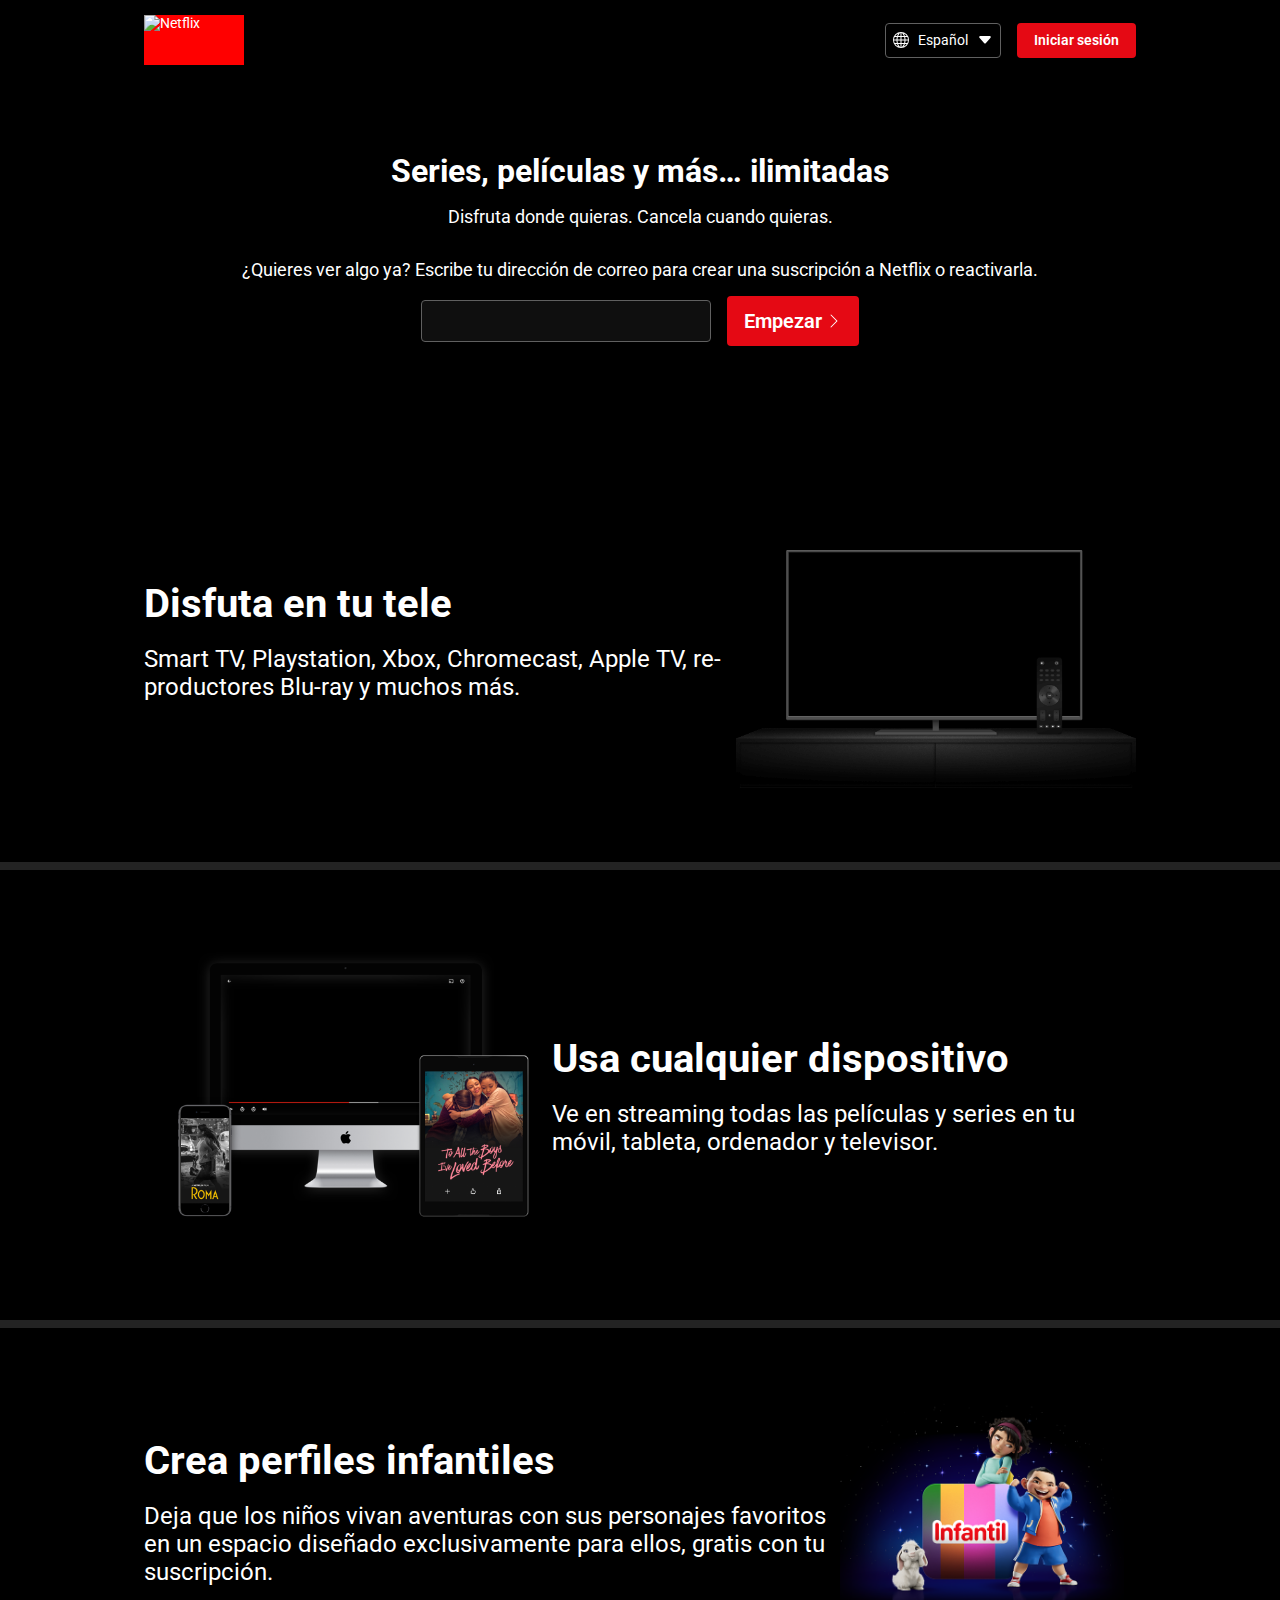
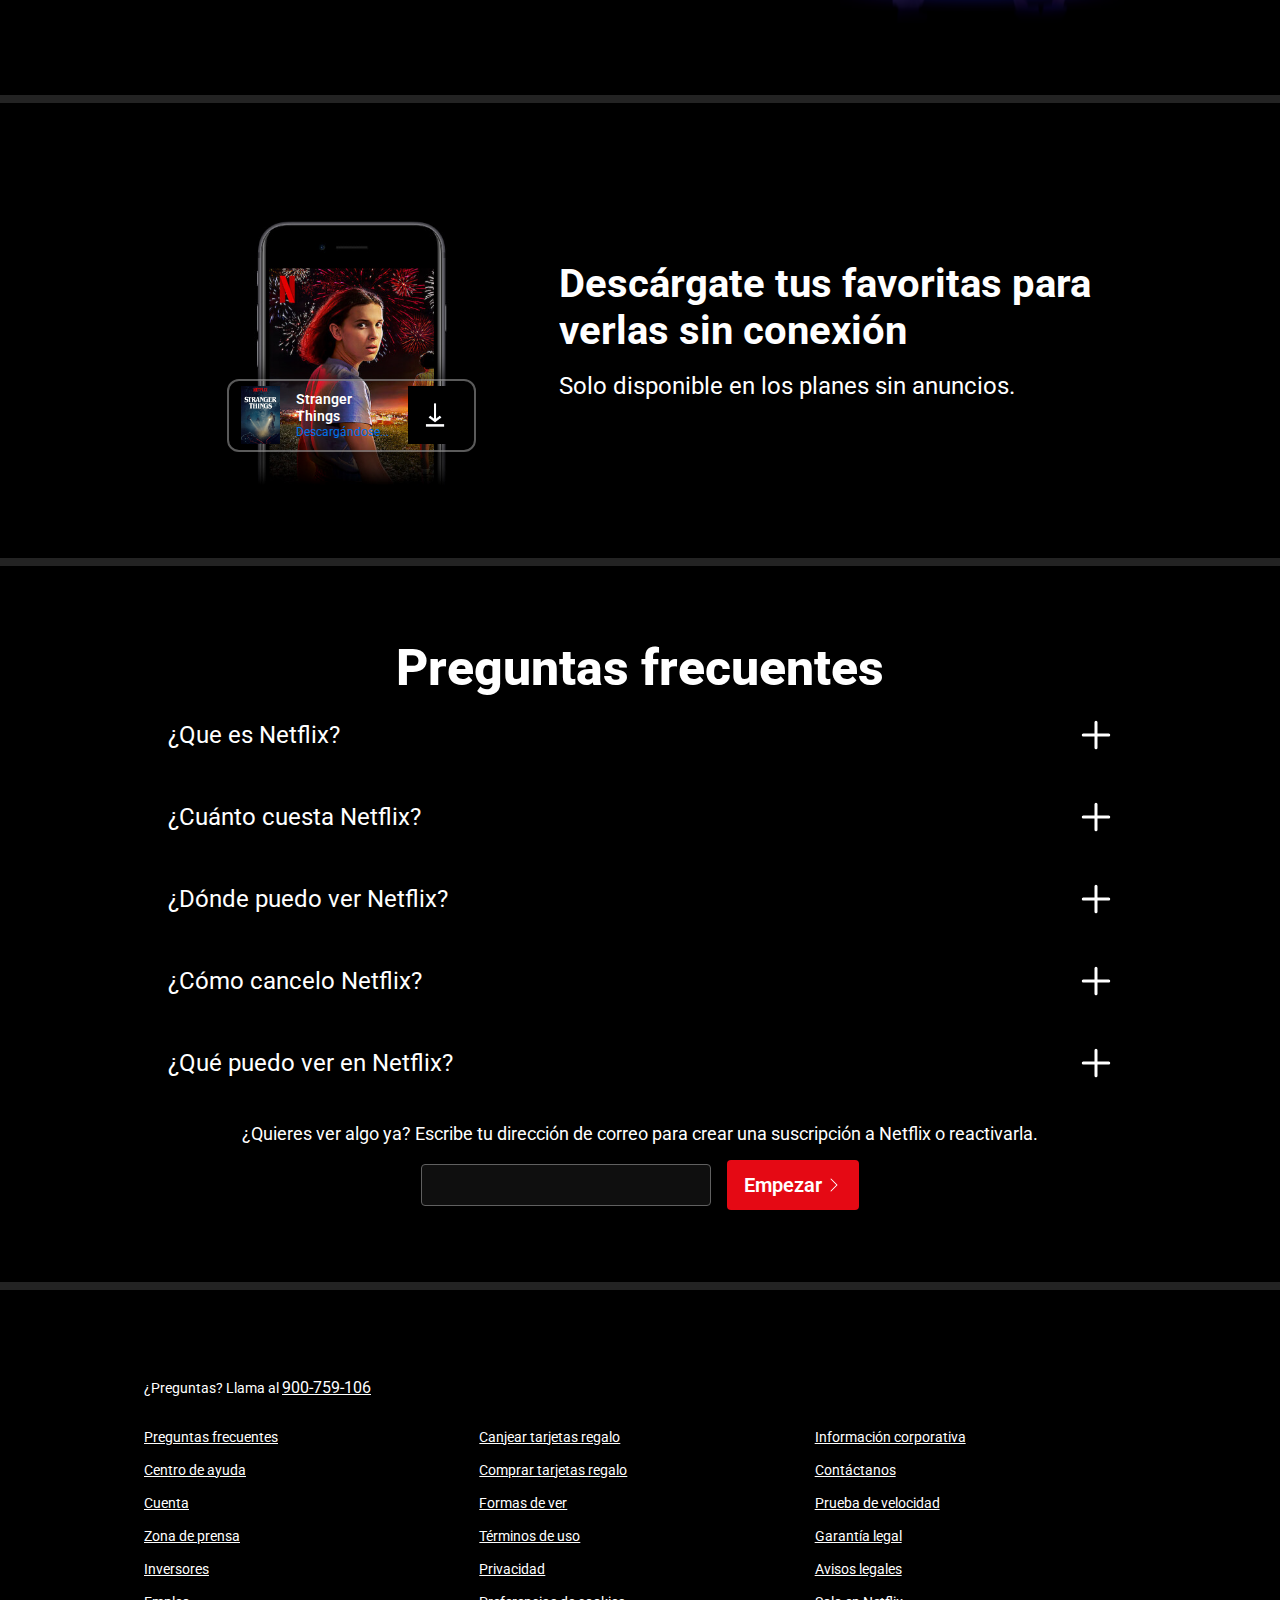
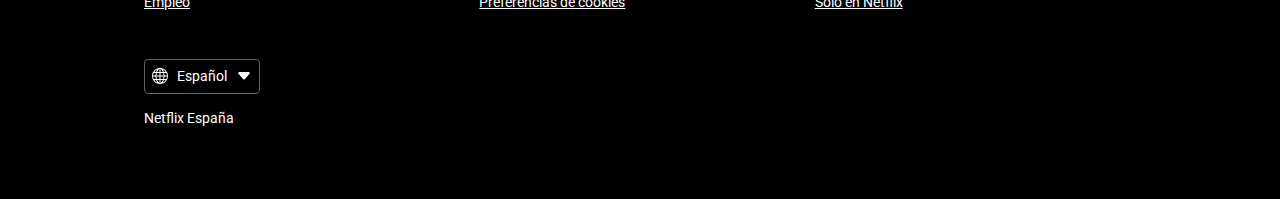
==== commit 937da279: "Footer + faq transitions" ====
--- a/index.html
+++ b/index.html
@@ -5,10 +5,10 @@
     <meta name="viewport" content="width=device-width, initial-scale=1.0">
     <title>Netflix</title>
     <link rel="stylesheet" href="css/app.css">
-    <!-- <script defer src="js/app.js"></script> -->
+    <script defer src="app.js"></script>
     <link rel="preconnect" href="https://fonts.googleapis.com">
-<link rel="preconnect" href="https://fonts.gstatic.com" crossorigin>
-<link href="https://fonts.googleapis.com/css2?family=Roboto:ital,wght@0,100;0,300;0,400;0,500;0,700;0,900;1,100;1,300;1,400;1,500;1,700;1,900&display=swap" rel="stylesheet">
+    <link rel="preconnect" href="https://fonts.gstatic.com" crossorigin>
+    <link href="https://fonts.googleapis.com/css2?family=Roboto:ital,wght@0,100;0,300;0,400;0,500;0,700;0,900;1,100;1,300;1,400;1,500;1,700;1,900&display=swap" rel="stylesheet">
 </head>
 <body>
 
@@ -20,15 +20,15 @@
         </div>
        
         <nav class="header__nav">
-            <div class="header__lang">
-                <svg xmlns="http://www.w3.org/2000/svg" width="16" height="16" fill="currentColor" class="header__globesvg" viewBox="0 0 16 16">
+            <div class="lang">
+                <svg xmlns="http://www.w3.org/2000/svg" width="16" height="16" fill="currentColor" class="lang__globesvg" viewBox="0 0 16 16">
                     <path d="M0 8a8 8 0 1 1 16 0A8 8 0 0 1 0 8zm7.5-6.923c-.67.204-1.335.82-1.887 1.855A7.97 7.97 0 0 0 5.145 4H7.5V1.077zM4.09 4a9.267 9.267 0 0 1 .64-1.539 6.7 6.7 0 0 1 .597-.933A7.025 7.025 0 0 0 2.255 4H4.09zm-.582 3.5c.03-.877.138-1.718.312-2.5H1.674a6.958 6.958 0 0 0-.656 2.5h2.49zM4.847 5a12.5 12.5 0 0 0-.338 2.5H7.5V5H4.847zM8.5 5v2.5h2.99a12.495 12.495 0 0 0-.337-2.5H8.5zM4.51 8.5a12.5 12.5 0 0 0 .337 2.5H7.5V8.5H4.51zm3.99 0V11h2.653c.187-.765.306-1.608.338-2.5H8.5zM5.145 12c.138.386.295.744.468 1.068.552 1.035 1.218 1.65 1.887 1.855V12H5.145zm.182 2.472a6.696 6.696 0 0 1-.597-.933A9.268 9.268 0 0 1 4.09 12H2.255a7.024 7.024 0 0 0 3.072 2.472zM3.82 11a13.652 13.652 0 0 1-.312-2.5h-2.49c.062.89.291 1.733.656 2.5H3.82zm6.853 3.472A7.024 7.024 0 0 0 13.745 12H11.91a9.27 9.27 0 0 1-.64 1.539 6.688 6.688 0 0 1-.597.933zM8.5 12v2.923c.67-.204 1.335-.82 1.887-1.855.173-.324.33-.682.468-1.068H8.5zm3.68-1h2.146c.365-.767.594-1.61.656-2.5h-2.49a13.65 13.65 0 0 1-.312 2.5zm2.802-3.5a6.959 6.959 0 0 0-.656-2.5H12.18c.174.782.282 1.623.312 2.5h2.49zM11.27 2.461c.247.464.462.98.64 1.539h1.835a7.024 7.024 0 0 0-3.072-2.472c.218.284.418.598.597.933zM10.855 4a7.966 7.966 0 0 0-.468-1.068C9.835 1.897 9.17 1.282 8.5 1.077V4h2.355z"/>
                 </svg>
-                <select class="header__select" id="header_select" name="langSelect">
+                <select class="lang__select" id="header_select" name="langSelect">
                     <option selected="" label="Español" value="es-ES" lang="es">Español</option>
                     <option label="English" value="en-ES" lang="en">English</option>
                 </select>
-                <svg xmlns="http://www.w3.org/2000/svg" width="16" height="16" fill="currentColor" class="header__arrowsvg" viewBox="0 0 16 16">
+                <svg xmlns="http://www.w3.org/2000/svg" width="16" height="16" fill="currentColor" class="lang__arrowsvg" viewBox="0 0 16 16">
                     <path d="M7.247 11.14 2.451 5.658C1.885 5.013 2.345 4 3.204 4h9.592a1 1 0 0 1 .753 1.659l-4.796 5.48a1 1 0 0 1-1.506 0z"/>
                 </svg>
             </div>  
@@ -137,8 +137,8 @@
                 <ul class="faq__ul">
                     <li class="faq__li">
                         <button class="faq__btn">
-                            <span>¿Que es Netflix?</span>
-                            <svg xmlns="http://www.w3.org/2000/svg" width="16" height="16" fill="currentColor" viewBox="0 0 16 16">
+                            <span class="faq__span">¿Que es Netflix?</span>
+                            <svg class="faq__svg" xmlns="http://www.w3.org/2000/svg" width="16" height="16" fill="currentColor" viewBox="0 0 16 16">
                                 <path d="M4.646 4.646a.5.5 0 0 1 .708 0L8 7.293l2.646-2.647a.5.5 0 0 1 .708.708L8.707 8l2.647 2.646a.5.5 0 0 1-.708.708L8 8.707l-2.646 2.647a.5.5 0 0 1-.708-.708L7.293 8 4.646 5.354a.5.5 0 0 1 0-.708z"/>
                               </svg>
                         </button>
@@ -149,8 +149,8 @@
                     </li>
                     <li class="faq__li">
                         <button class="faq__btn">
-                            <span>¿Cuánto cuesta Netflix?</span>
-                            <svg xmlns="http://www.w3.org/2000/svg" width="16" height="16" fill="currentColor" viewBox="0 0 16 16">
+                            <span class="faq__span">¿Cuánto cuesta Netflix?</span>
+                            <svg class="faq__svg" xmlns="http://www.w3.org/2000/svg" width="16" height="16" fill="currentColor" viewBox="0 0 16 16">
                                 <path d="M4.646 4.646a.5.5 0 0 1 .708 0L8 7.293l2.646-2.647a.5.5 0 0 1 .708.708L8.707 8l2.647 2.646a.5.5 0 0 1-.708.708L8 8.707l-2.646 2.647a.5.5 0 0 1-.708-.708L7.293 8 4.646 5.354a.5.5 0 0 1 0-.708z"/>
                               </svg>
                         </button>
@@ -160,20 +160,20 @@
                     </li>
                     <li class="faq__li">
                         <button class="faq__btn">
-                            <span>¿Dónde puedo ver Netflix?</span>
-                            <svg xmlns="http://www.w3.org/2000/svg" width="16" height="16" fill="currentColor" viewBox="0 0 16 16">
-                                <path d="M4.646 4.646a.5.5 0 0 1 .708 0L8 7.293l2.646-2.647a.5.5 0 0 1 .708.708L8.707 8l2.647 2.646a.5.5 0 0 1-.708.708L8 8.707l-2.646 2.647a.5.5 0 0 1-.708-.708L7.293 8 4.646 5.354a.5.5 0 0 1 0-.708z"/>
-                              </svg>
-                        </button>
-                        <div class="faq__info">
+                            <span class="faq__span">¿Dónde puedo ver Netflix?</span>
+                            <svg class="faq__svg" xmlns="http://www.w3.org/2000/svg" width="16" height="16" fill="currentColor" viewBox="0 0 16 16">
+                                <path d="M4.646 4.646a.5.5 0 0 1 .708 0L8 7.293l2.646-2.647a.5.5 0 0 1 .708.708L8.707 8l2.647 2.646a.5.5 0 0 1-.708.708L8 8.707l-2.646 2.647a.5.5 0 0 1-.708-.708L7.293 8 4.646 5.354a.5.5 0 0 1 0-.708z"/>
+                              </svg>
+                        </button>
+                        <div class="faq__info" >
                             <p class="faq__p">Disfruta donde quieras y cuando quieras. Inicia sesión con tu cuenta de Netflix para disfrutar al instante de todo el contenido de netflix.com desde tu ordenador personal o en cualquier dispositivo conectado a internet que ofrezca la aplicación de Netflix, entre ellos, smart TV, smartphones, tabletas, reproductores multimedia de streaming y consolas de juegos.</p>
                             <p class="faq__p">También puedes descargar tus series favoritas con la aplicación de iOS, Android o Windows 10. Utiliza las descargas para ver títulos dondequiera que vayas y cuando no dispongas de conexión a internet. Netflix siempre te acompaña.</p>
                         </div>
                     </li>
                     <li class="faq__li">
                         <button class="faq__btn">
-                            <span>¿Cómo cancelo Netflix?</span>
-                            <svg xmlns="http://www.w3.org/2000/svg" width="16" height="16" fill="currentColor" viewBox="0 0 16 16">
+                            <span class="faq__span">¿Cómo cancelo Netflix?</span>
+                            <svg class="faq__svg" class="faq__svg"xmlns="http://www.w3.org/2000/svg" width="16" height="16" fill="currentColor" viewBox="0 0 16 16">
                                 <path d="M4.646 4.646a.5.5 0 0 1 .708 0L8 7.293l2.646-2.647a.5.5 0 0 1 .708.708L8.707 8l2.647 2.646a.5.5 0 0 1-.708.708L8 8.707l-2.646 2.647a.5.5 0 0 1-.708-.708L7.293 8 4.646 5.354a.5.5 0 0 1 0-.708z"/>
                               </svg>
                         </button>
@@ -183,8 +183,8 @@
                     </li>
                     <li class="faq__li">
                         <button class="faq__btn">
-                            <span>¿Qué puedo ver en Netflix?</span>
-                            <svg xmlns="http://www.w3.org/2000/svg" width="16" height="16" fill="currentColor" class="bi bi-x" viewBox="0 0 16 16">
+                            <span class="faq__span">¿Qué puedo ver en Netflix?</span>
+                            <svg class="faq__svg" xmlns="http://www.w3.org/2000/svg" width="16" height="16" fill="currentColor" class="bi bi-x" viewBox="0 0 16 16">
                                 <path d="M4.646 4.646a.5.5 0 0 1 .708 0L8 7.293l2.646-2.647a.5.5 0 0 1 .708.708L8.707 8l2.647 2.646a.5.5 0 0 1-.708.708L8 8.707l-2.646 2.647a.5.5 0 0 1-.708-.708L7.293 8 4.646 5.354a.5.5 0 0 1 0-.708z"/>
                               </svg>
                         </button>
@@ -193,95 +193,99 @@
                         </div>
                     </li>
                 </ul>
-        </div>
-            
-        <div class="register">
-            <p class="register__p">¿Quieres ver algo ya? Escribe tu dirección de correo para crear una suscripción a Netflix o reactivarla.</p>
-            <form action="#" method="post" class="register__form">
-                <input class="register__input" type="email" name="email" id="email"  autofocus>
-                <button class="register__btn" type="submit">
-                    Empezar
-                    <div class="register__div">
-                        <svg xmlns="http://www.w3.org/2000/svg" width="16" height="16" fill="currentColor" class="register_svg" viewBox="0 0 16 16">
-                            <path fill-rule="evenodd" d="M4.646 1.646a.5.5 0 0 1 .708 0l6 6a.5.5 0 0 1 0 .708l-6 6a.5.5 0 0 1-.708-.708L10.293 8 4.646 2.354a.5.5 0 0 1 0-.708z"/>
-                        </svg> 
-                    </div>
-                </button> 
-            </form>
-        </div>
+                <div class="register">
+                    <p class="register__p">¿Quieres ver algo ya? Escribe tu dirección de correo para crear una suscripción a Netflix o reactivarla.</p>
+                    <form action="#" method="post" class="register__form">
+                        <input class="register__input" type="email" name="email" id="email">
+                        <button class="register__btn" type="submit">
+                            Empezar
+                            <div class="register__div">
+                                <svg xmlns="http://www.w3.org/2000/svg" width="16" height="16" fill="currentColor" class="register_svg" viewBox="0 0 16 16">
+                                    <path fill-rule="evenodd" d="M4.646 1.646a.5.5 0 0 1 .708 0l6 6a.5.5 0 0 1 0 .708l-6 6a.5.5 0 0 1-.708-.708L10.293 8 4.646 2.354a.5.5 0 0 1 0-.708z"/>
+                                </svg> 
+                            </div>
+                        </button> 
+                    </form>
+                </div>
+        </div>
+        <div class="separador"></div>   
     </main>
-        
+    
     <footer class="footer">
         <div class="footer__col">
-            ¿Preguntas? Llama al 
-            <a href="" class="footer__a">900-759-106</a>
+            <p>¿Preguntas? Llama al <a href="" class="footer__a">900-759-106</a></p>
         </div>
         <div class="footer__col">
             <ul class="footer__ul">
                 <li class="footer__li">
-                    <a href="#" class="footer__li__a">Preguntas frecuentes</a>
-                </li>
-                <li class="footer__li">
-                    <a href="#" class="footer__li__a">Centro de ayuda</a>
-                </li>
-                <li class="footer__li">
-                    <a href="#" class="footer__li__a">Cuenta</a>
-                </li>
-                <li class="footer__li">
-                    <a href="#" class="footer__li__a">Zona de prensa</a>
-                </li>
-                <li class="footer__li">
-                    <a href="#" class="footer__li__a">Inversores</a>
-                </li>
-                <li class="footer__li">
-                    <a href="#" class="footer__li__a">Empleo</a>
-                </li>
-                <li class="footer__li">
-                    <a href="#" class="footer__li__a">Canjear tarjetas regalo</a>
-                </li>
-                <li class="footer__li">
-                    <a href="#" class="footer__li__a">Comprar tarjetas regalo</a>
-                </li>
-                <li class="footer__li">
-                    <a href="#" class="footer__li__a">Formas de ver</a>
-                </li>
-                <li class="footer__li">
-                    <a href="#" class="footer__li__a">Términos de uso</a>
-                </li>
-                <li class="footer__li">
-                    <a href="#" class="footer__li__a">Privacidad</a>
-                </li>
-                <li class="footer__li">
-                    <a href="#" class="footer__li__a">Preferencias de cookies</a>
-                </li>
-                <li class="footer__li">
-                    <a href="#" class="footer__li__a">Información corporativa</a>
-                </li>
-                <li class="footer__li">
-                    <a href="#" class="footer__li__a">Contáctanos</a>
-                </li>
-                <li class="footer__li">
-                    <a href="#" class="footer__li__a">Prueba de velocidad</a>
-                </li>
-                <li class="footer__li">
-                    <a href="#" class="footer__li__a">Garantía legal</a>
-                </li>
-                <li class="footer__li">
-                    <a href="#" class="footer__li__a">Avisos legales</a>
-                </li>
-                <li class="footer__li">
-                    <a href="#" class="footer__li__a">Solo en Netflix</a>
+                    <a href="#" class="footer__a--li">Preguntas frecuentes</a>
+                </li>
+                <li class="footer__li">
+                    <a href="#" class="footer__a--li">Centro de ayuda</a>
+                </li>
+                <li class="footer__li">
+                    <a href="#" class="footer__a--li">Cuenta</a>
+                </li>
+                <li class="footer__li">
+                    <a href="#" class="footer__a--li">Zona de prensa</a>
+                </li>
+                <li class="footer__li">
+                    <a href="#" class="footer__a--li">Inversores</a>
+                </li>
+                <li class="footer__li">
+                    <a href="#" class="footer__a--li">Empleo</a>
+                </li>
+                <li class="footer__li">
+                    <a href="#" class="footer__a--li">Canjear tarjetas regalo</a>
+                </li>
+                <li class="footer__li">
+                    <a href="#" class="footer__a--li">Comprar tarjetas regalo</a>
+                </li>
+                <li class="footer__li">
+                    <a href="#" class="footer__a--li">Formas de ver</a>
+                </li>
+                <li class="footer__li">
+                    <a href="#" class="footer__a--li">Términos de uso</a>
+                </li>
+                <li class="footer__li">
+                    <a href="#" class="footer__a--li">Privacidad</a>
+                </li>
+                <li class="footer__li">
+                    <a href="#" class="footer__a--li">Preferencias de cookies</a>
+                </li>
+                <li class="footer__li">
+                    <a href="#" class="footer__a--li">Información corporativa</a>
+                </li>
+                <li class="footer__li">
+                    <a href="#" class="footer__a--li">Contáctanos</a>
+                </li>
+                <li class="footer__li">
+                    <a href="#" class="footer__a--li">Prueba de velocidad</a>
+                </li>
+                <li class="footer__li">
+                    <a href="#" class="footer__a--li">Garantía legal</a>
+                </li>
+                <li class="footer__li">
+                    <a href="#" class="footer__a--li">Avisos legales</a>
+                </li>
+                <li class="footer__li">
+                    <a href="#" class="footer__a--li">Solo en Netflix</a>
                 </li>
             </ul>
         </div>
         <div class="footer__col">
-            <ul class="lang">
-                <li class="lang__li">
-                    <a class="lang__a" href="#" title="Español">Español</a>
-                </li>
-                <li class="lang___a" href="#" title="English">English</a>
-                </li>
-            </ul>
+            <div class="lang">
+                <svg xmlns="http://www.w3.org/2000/svg" width="16" height="16" fill="currentColor" class="lang__globesvg" viewBox="0 0 16 16">
+                    <path d="M0 8a8 8 0 1 1 16 0A8 8 0 0 1 0 8zm7.5-6.923c-.67.204-1.335.82-1.887 1.855A7.97 7.97 0 0 0 5.145 4H7.5V1.077zM4.09 4a9.267 9.267 0 0 1 .64-1.539 6.7 6.7 0 0 1 .597-.933A7.025 7.025 0 0 0 2.255 4H4.09zm-.582 3.5c.03-.877.138-1.718.312-2.5H1.674a6.958 6.958 0 0 0-.656 2.5h2.49zM4.847 5a12.5 12.5 0 0 0-.338 2.5H7.5V5H4.847zM8.5 5v2.5h2.99a12.495 12.495 0 0 0-.337-2.5H8.5zM4.51 8.5a12.5 12.5 0 0 0 .337 2.5H7.5V8.5H4.51zm3.99 0V11h2.653c.187-.765.306-1.608.338-2.5H8.5zM5.145 12c.138.386.295.744.468 1.068.552 1.035 1.218 1.65 1.887 1.855V12H5.145zm.182 2.472a6.696 6.696 0 0 1-.597-.933A9.268 9.268 0 0 1 4.09 12H2.255a7.024 7.024 0 0 0 3.072 2.472zM3.82 11a13.652 13.652 0 0 1-.312-2.5h-2.49c.062.89.291 1.733.656 2.5H3.82zm6.853 3.472A7.024 7.024 0 0 0 13.745 12H11.91a9.27 9.27 0 0 1-.64 1.539 6.688 6.688 0 0 1-.597.933zM8.5 12v2.923c.67-.204 1.335-.82 1.887-1.855.173-.324.33-.682.468-1.068H8.5zm3.68-1h2.146c.365-.767.594-1.61.656-2.5h-2.49a13.65 13.65 0 0 1-.312 2.5zm2.802-3.5a6.959 6.959 0 0 0-.656-2.5H12.18c.174.782.282 1.623.312 2.5h2.49zM11.27 2.461c.247.464.462.98.64 1.539h1.835a7.024 7.024 0 0 0-3.072-2.472c.218.284.418.598.597.933zM10.855 4a7.966 7.966 0 0 0-.468-1.068C9.835 1.897 9.17 1.282 8.5 1.077V4h2.355z"/>
+                </svg>
+                <select class="lang__select" id="header_select" name="langSelect">
+                    <option selected="" label="Español" value="es-ES" lang="es">Español</option>
+                    <option label="English" value="en-ES" lang="en">English</option>
+                </select>
+                <svg xmlns="http://www.w3.org/2000/svg" width="16" height="16" fill="currentColor" class="lang__arrowsvg" viewBox="0 0 16 16">
+                    <path d="M7.247 11.14 2.451 5.658C1.885 5.013 2.345 4 3.204 4h9.592a1 1 0 0 1 .753 1.659l-4.796 5.48a1 1 0 0 1-1.506 0z"/>
+                </svg>
+            </div> 
         </div>
         <p class="footer__p">
             Netflix España
--- a/css/app.css
+++ b/css/app.css
@@ -1 +1 @@
-:root{--negro: #393939;--tipo-principal: Helvetica, Arial, sans-serif;--tipo-secundaria: Verdana}@media(prefers-color-scheme: dark){:root{--negro: #ececec}}@media(prefers-reduced-motion: reduce){*{animation:none !important;transition:none !important}}*,*::before,*::after{margin:0;padding:0;border:0;box-sizing:border-box;vertical-align:baseline}*::before,*::after{display:block}img,picture,video,iframe,figure{max-width:100%;width:100%;display:block;-o-object-fit:cover;object-fit:cover;-o-object-position:center center;object-position:center center}a{display:block;text-decoration:none;color:inherit;font-size:inherit}p a{display:inline}li{list-style-type:none}html{scroll-behavior:smooth}h1,h2,h3,h4,h5,h6,p,span,a,strong,blockquote,i,b,u,em{font-size:inherit;font-weight:inherit;font-style:inherit;text-decoration:none;color:inherit}blockquote:before,blockquote:after,q:before,q:after{content:"";content:none}::-moz-selection{background-color:var(--negro);color:var(--blanco)}::selection{background-color:var(--negro);color:var(--blanco)}form,input,textarea,select,button,label{font-family:inherit;font-size:inherit;-webkit-hyphens:auto;hyphens:auto;background-color:rgba(0,0,0,0);color:inherit;display:block;-webkit-appearance:none;-moz-appearance:none;appearance:none}table,tr,td{border-collapse:collapse;border-spacing:0}svg{width:100%;display:block;fill:currentColor}body{min-height:100vh;font-size:100%;font-family:var(--tipo-principal);color:var(--negro);-webkit-hyphens:auto;hyphens:auto;font-smooth:always;-webkit-font-smoothing:antialiased;-moz-osx-font-smoothing:grayscale}body{font-family:"Roboto",sans-serif;font-size:.9em;color:#fff;background-color:#000}.header{max-width:calc(100% - 3rem);margin:0 auto;background-color:purple;display:flex;flex-flow:row nowrap;justify-content:space-between;align-items:center;height:5rem}.header__logo{background-color:orange}.header__img{width:100px;height:50px;background-color:red}.header__nav{min-width:calc(100% - 380px);display:flex;flex-flow:row nowrap;justify-content:flex-end;align-items:center;gap:1rem}.header__lang{max-width:10rem;background-color:rgba(0,0,0,0);display:flex;flex-flow:row nowrap;justify-content:center;align-items:center;gap:.5rem;position:relative;min-height:2rem}.header__globesvg{position:absolute;left:.5rem;width:16px}.header__arrowsvg{position:absolute;right:.5rem;width:16px;z-index:0}.header__select{background-color:rgba(0,0,0,0);min-height:2rem;padding:.5rem 2rem;z-index:1;border:1px solid #606060;border-radius:.25rem}@media screen and (max-width: 600px){.header__select{width:3.875rem}}.header__divlogin{display:flex;flex-flow:row nowrap;justify-content:center;align-items:center}.header__login{max-width:8rem;min-width:-moz-fit-content;min-width:fit-content;min-height:2rem;border:1px solid rgba(0,0,0,0);border-radius:.25rem;background-color:#e50914;color:#fff;font-weight:600;padding:.5rem 1rem;text-align:center}.landing{max-width:calc(100% - 3rem);background-color:#606060;display:flex;flex-flow:column nowrap;justify-content:center;align-items:center;gap:1.5rem;margin:0 auto;padding:3.75rem 1rem;text-align:center}.landing__h2{font-size:2rem;font-weight:700}.landing__p{font-size:1.25em}.register{width:100%;background-color:#8cb35d;display:flex;flex-flow:column nowrap;justify-content:center;align-items:center;gap:1rem}.register__form{display:flex;flex-flow:row nowrap;justify-content:space-between;align-items:center;gap:.25rem}@media screen and (max-width: 600px){.register__form{display:flex;flex-flow:column nowrap;justify-content:space-between;align-items:center;gap:1rem}}.register__input{background-color:#000;border:1px solid #606060;border-radius:.25rem;padding:.5rem 1rem;font-size:1.4em}.register__p{font-size:1.25em;padding:0 4rem}.register__btn{display:flex;flex-flow:row nowrap;justify-content:center;align-items:center;gap:.2em;width:8.3rem;border:1px solid rgba(0,0,0,0);border-radius:.25rem;background-color:#e50914;color:#fff;font-weight:600;font-size:1.4em;padding:.75rem 1rem;text-align:center}.separador{width:100%;height:.5rem;background-color:#232323}.specs{max-width:calc(100% - 3rem);margin:0 auto;padding:3.5rem 0;display:flex;flex-flow:row nowrap;justify-content:space-between;align-items:center}@media screen and (max-width: 960px){.specs{display:flex;flex-flow:column nowrap;justify-content:space-between;align-items:center;text-align:center}}.specs.inverted{display:flex;flex-flow:row-reverse nowrap;justify-content:space-between;align-items:center}@media screen and (max-width: 960px){.specs.inverted{display:flex;flex-flow:column nowrap;justify-content:space-between;align-items:center;text-align:center}}.specs__col.div-img{position:relative;background-color:rgba(0,0,0,0)}.specs__h2{font-size:2rem;font-weight:700}.specs__p{margin:1.125rem 0 0;font-size:1.125rem;font-weight:400}.specs__div-video{background-color:#b35d63;z-index:-1;overflow:hidden;max-width:73%;max-height:55%;position:absolute;top:21%;left:13%}.specs__div-video.video-devices{top:11%;left:18%;max-width:62%;max-height:42%}.animation{display:flex;flex-flow:row nowrap;justify-content:space-between;align-items:center;gap:1rem;margin:0 auto;background:#000;width:60%;padding:.35rem .75rem;border:2px solid rgba(128,128,128,.7);box-shadow:0 0 2em 0 #000;border-radius:.75rem;text-align:left;position:absolute;left:20%;bottom:11%}.animation__p{font-weight:600}.animation__p--blue{font-size:.75rem;font-weight:400;color:#0071eb}.animation__div{height:4em;display:flex;flex-flow:column nowrap;justify-content:center;align-items:baseline}.animation__img{height:4em}.faq{max-width:calc(100% - 3rem);margin:0 auto}.footer{max-width:calc(100% - 3rem);margin:0 auto}@media screen and (min-width: 1280px){.header,.footer,.faq,.specs,.landing{max-width:calc(85% - 6rem)}}+:root{--negro: #393939;--tipo-principal: Helvetica, Arial, sans-serif;--tipo-secundaria: Verdana}@media(prefers-color-scheme: dark){:root{--negro: #ececec}}@media(prefers-reduced-motion: reduce){*{animation:none !important;transition:none !important}}*,*::before,*::after{margin:0;padding:0;border:0;box-sizing:border-box;vertical-align:baseline}*::before,*::after{display:block}img,picture,video,iframe,figure{max-width:100%;width:100%;display:block;-o-object-fit:cover;object-fit:cover;-o-object-position:center center;object-position:center center}a{display:block;text-decoration:none;color:inherit;font-size:inherit}p a{display:inline}li{list-style-type:none}html{scroll-behavior:smooth}h1,h2,h3,h4,h5,h6,p,span,a,strong,blockquote,i,b,u,em{font-size:inherit;font-weight:inherit;font-style:inherit;text-decoration:none;color:inherit}blockquote:before,blockquote:after,q:before,q:after{content:"";content:none}::-moz-selection{background-color:var(--negro);color:var(--blanco)}::selection{background-color:var(--negro);color:var(--blanco)}form,input,textarea,select,button,label{font-family:inherit;font-size:inherit;-webkit-hyphens:auto;hyphens:auto;background-color:rgba(0,0,0,0);color:inherit;display:block;-webkit-appearance:none;-moz-appearance:none;appearance:none}table,tr,td{border-collapse:collapse;border-spacing:0}svg{width:100%;display:block;fill:currentColor}body{min-height:100vh;font-size:100%;font-family:var(--tipo-principal);color:var(--negro);-webkit-hyphens:auto;hyphens:auto;font-smooth:always;-webkit-font-smoothing:antialiased;-moz-osx-font-smoothing:grayscale}body{font-family:"Roboto",sans-serif;font-size:.9em;color:#fff;background-color:#000}.header{max-width:calc(100% - 3rem);margin:0 auto;display:flex;flex-flow:row nowrap;justify-content:space-between;align-items:center;height:5rem}.header__logo{background-color:red}.header__img{width:100px;height:50px}.header__nav{min-width:calc(100% - 380px);display:flex;flex-flow:row nowrap;justify-content:flex-end;align-items:center;gap:1rem}.header__divlogin{display:flex;flex-flow:row nowrap;justify-content:center;align-items:center}.header__login{max-width:8rem;min-width:-moz-fit-content;min-width:fit-content;min-height:2rem;border:1px solid rgba(0,0,0,0);border-radius:.25rem;background-color:#e50914;color:#fff;font-weight:600;padding:.5rem 1rem;text-align:center}.lang{max-width:-moz-fit-content;max-width:fit-content;background-color:rgba(0,0,0,0);display:flex;flex-flow:row nowrap;justify-content:center;align-items:center;gap:.5rem;position:relative;min-height:2rem}.lang__globesvg{position:absolute;left:.5rem;width:16px}.lang__arrowsvg{right:.5rem;position:absolute;z-index:0;width:16px}.lang__select{background-color:rgba(0,0,0,0);min-height:2rem;padding:.5rem 2rem;z-index:1;border:1px solid #606060;border-radius:.25rem}@media screen and (max-width: 600px){.lang__select{width:3.875rem}}.landing{max-width:calc(100% - 3rem);display:flex;flex-flow:column nowrap;justify-content:center;align-items:center;gap:1rem;margin:0 auto;padding:4.5rem 1rem;text-align:center}.landing__h2{font-size:2rem;font-weight:700}.landing__p{font-size:1.25em}.register{display:flex;flex-flow:column nowrap;justify-content:center;align-items:center;gap:1rem;margin:1rem auto 0 auto;padding:0 4rem;width:100%}.register__form{display:flex;flex-flow:row nowrap;justify-content:space-between;align-items:center;gap:1rem}@media screen and (max-width: 600px){.register__form{display:flex;flex-flow:column nowrap;justify-content:space-between;align-items:center;gap:.5rem}}.register__input{background:rgba(22,22,22,.7);border:1px solid #606060;border-radius:.25rem;padding:.5rem 1rem;font-size:1.4em}.register__p{font-size:1.25em}.register__btn{display:flex;flex-flow:row nowrap;justify-content:center;align-items:center;gap:.2em;width:8.3rem;border:1px solid rgba(0,0,0,0);border-radius:.25rem;background-color:#e50914;color:#fff;font-weight:600;font-size:1.4em;padding:.75rem 1rem;text-align:center}.separador{width:100%;height:.5rem;background-color:#232323}.specs{max-width:calc(100% - 3rem);margin:0 auto;padding:4.5rem 0;display:flex;flex-flow:row nowrap;justify-content:space-between;align-items:center}@media screen and (max-width: 960px){.specs{display:flex;flex-flow:column nowrap;justify-content:space-between;align-items:center;text-align:center}}.specs.inverted{display:flex;flex-flow:row-reverse nowrap;justify-content:space-between;align-items:center}@media screen and (max-width: 960px){.specs.inverted{display:flex;flex-flow:column nowrap;justify-content:space-between;align-items:center;text-align:center}}.specs__col.div-img{position:relative;background-color:rgba(0,0,0,0)}.specs__h2{font-size:2.5rem;font-weight:700}.specs__p{margin:1.125rem 0 0;font-size:1.5rem;font-weight:400}.specs__div-video{z-index:-1;overflow:hidden;max-width:73%;max-height:55%;position:absolute;top:21%;left:13%}.specs__div-video.video-devices{top:11%;left:18%;max-width:62%;max-height:42%}.animation{display:flex;flex-flow:row nowrap;justify-content:space-between;align-items:center;gap:1rem;margin:0 auto;width:60%;padding:.35rem .75rem;border:2px solid rgba(128,128,128,.7);box-shadow:0 0 2em 0 #000;border-radius:.75rem;text-align:left;position:absolute;left:20%;bottom:11%}.animation__p{font-weight:600}.animation__p--blue{font-size:.75rem;font-weight:400;color:#0071eb}.animation__div{height:4em;display:flex;flex-flow:column nowrap;justify-content:center;align-items:baseline}.animation__img{height:4em}.faq{max-width:calc(100% - 3rem);margin:0 auto;display:flex;flex-flow:column nowrap;justify-content:center;align-items:center;padding:4.5rem 0}.faq__h2{font-size:3.5em;font-weight:800;width:100%;text-align:center}.faq__ul{width:100%}.faq__li{margin-bottom:.25rem}.faq__li.active .faq__info{max-height:50rem}.faq__li.active .faq__svg{transform:rotate(0deg)}.faq__btn{width:100%;cursor:pointer;display:flex;flex-flow:row nowrap;justify-content:space-between;align-items:center}.faq__span{font-size:1.5rem;font-weight:400;padding:1.5rem}.faq__svg{width:3rem;height:3rem;margin-right:1rem;transform:rotate(-45deg);transition:transform .5s ease}.faq__info{transition:all .5s cubic-bezier(0.79, 0.14, 0.15, 0.86);overflow:hidden;margin-top:.125rem;max-height:0rem}.faq__p{font-size:1.5rem;font-weight:400;padding:1.5rem}.footer{max-width:calc(100% - 3rem);margin:0 auto;padding:4.5rem 0px}.footer__a{text-decoration:underline;font-size:1rem}.footer__col{padding:1rem 0}.footer__li{text-decoration:underline;font-size:.9rem;margin-bottom:1rem}.footer__ul{-moz-column-count:3;column-count:3}@media screen and (max-width: 600px){.footer__ul{-moz-column-count:2;column-count:2}}@media screen and (min-width: 1280px){.header,.footer,.faq,.specs,.landing{max-width:calc(85% - 6rem)}}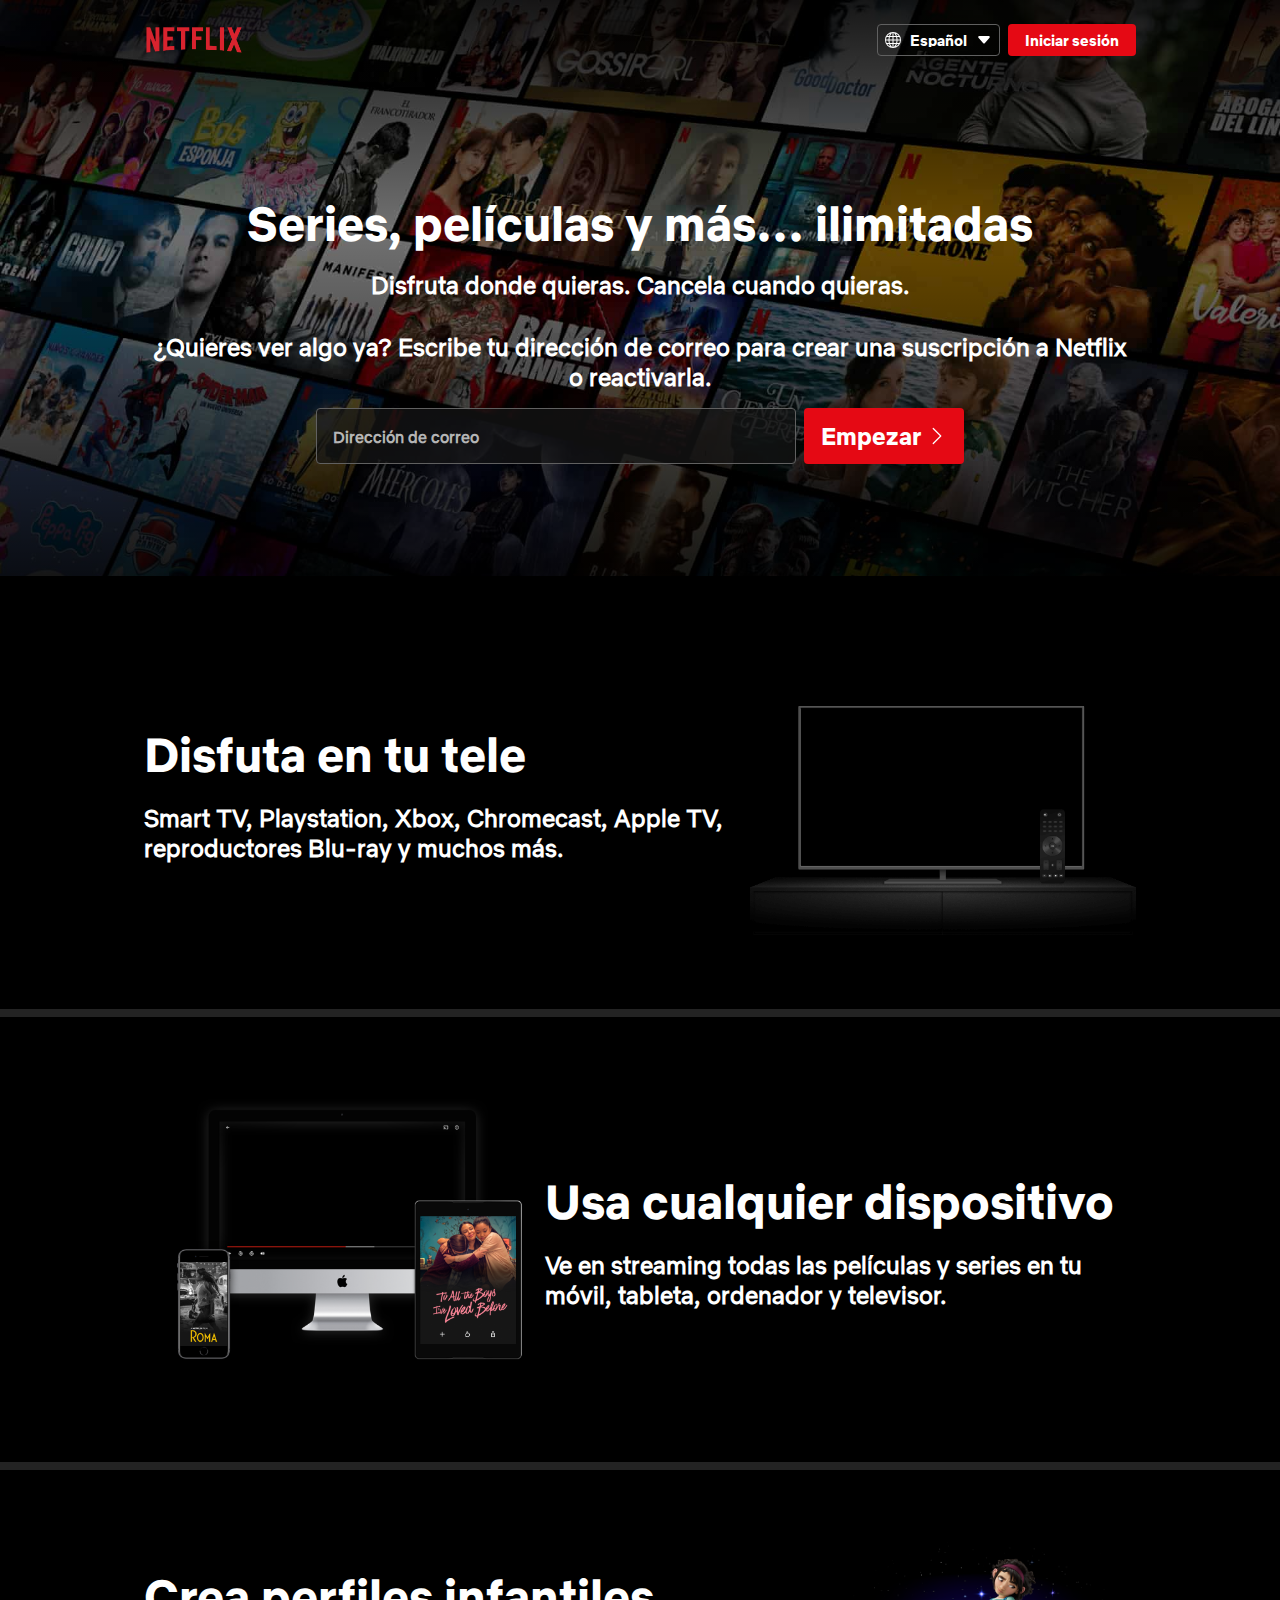
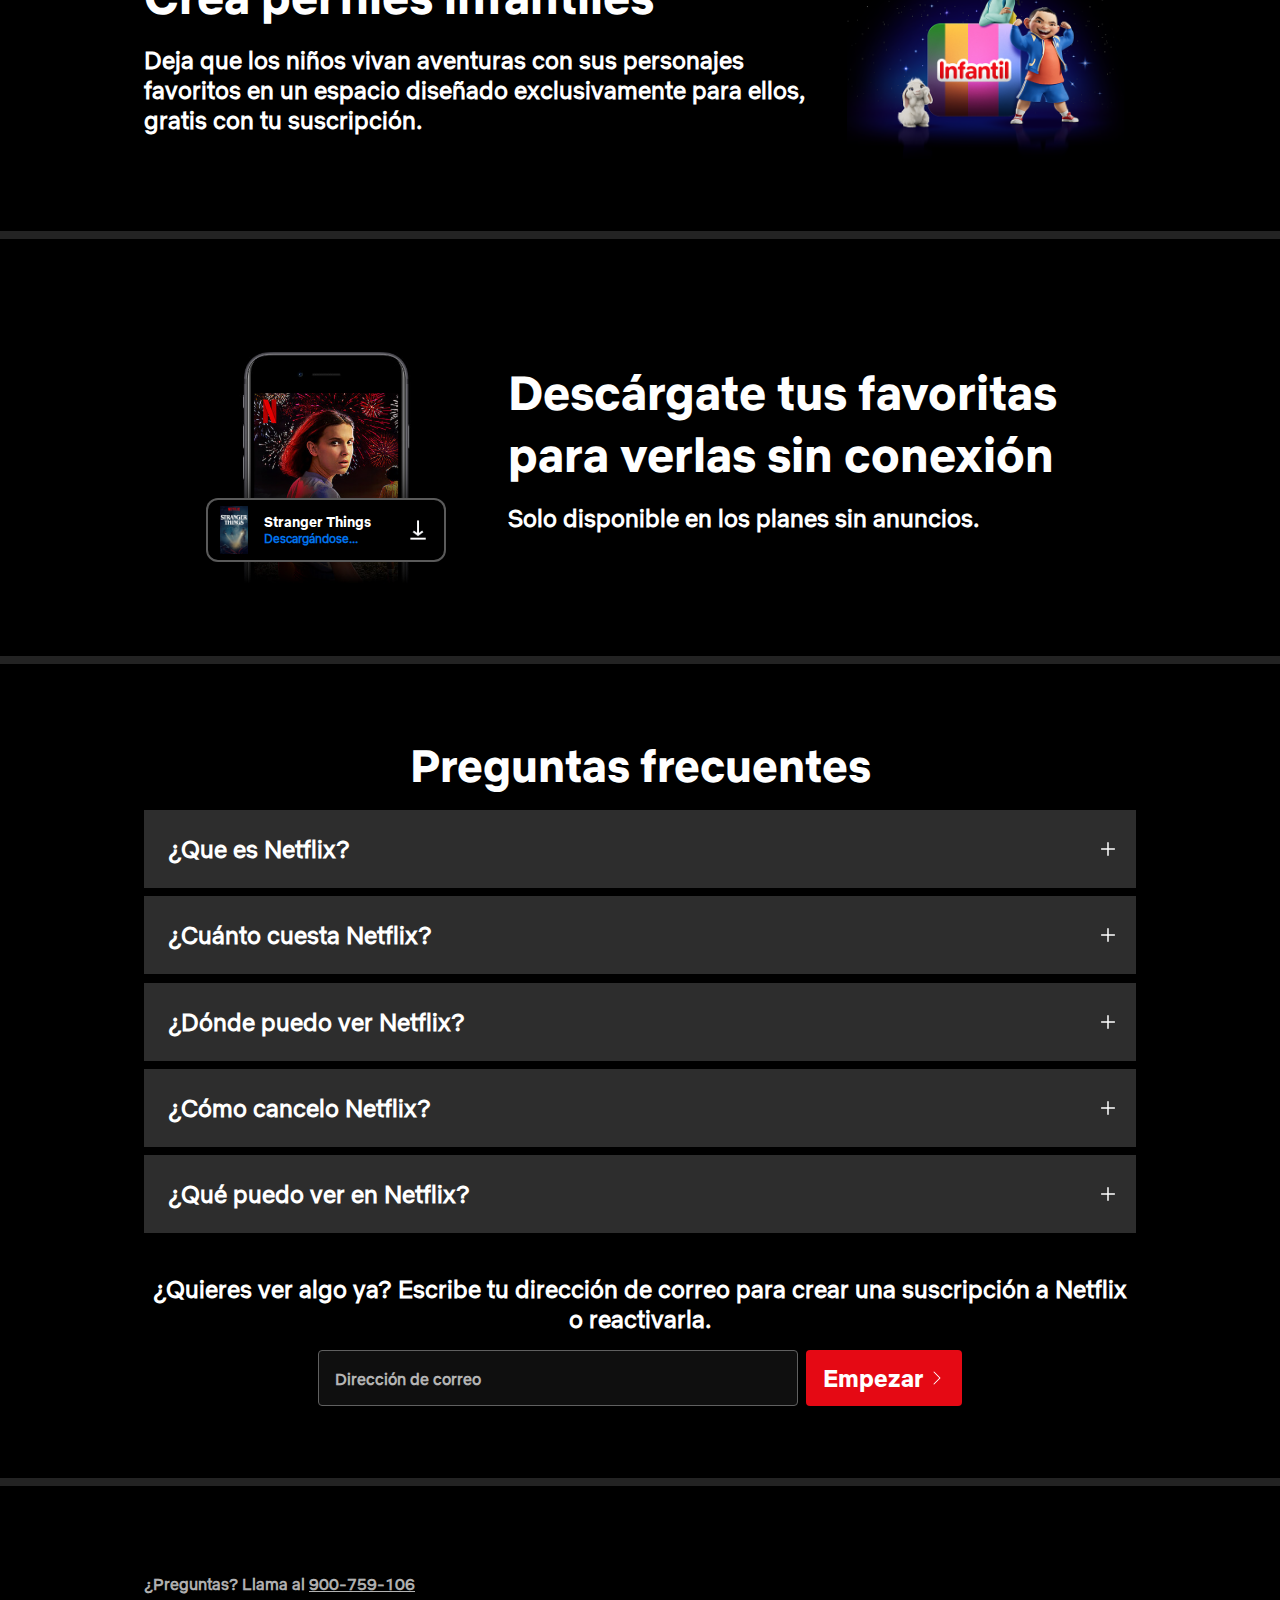
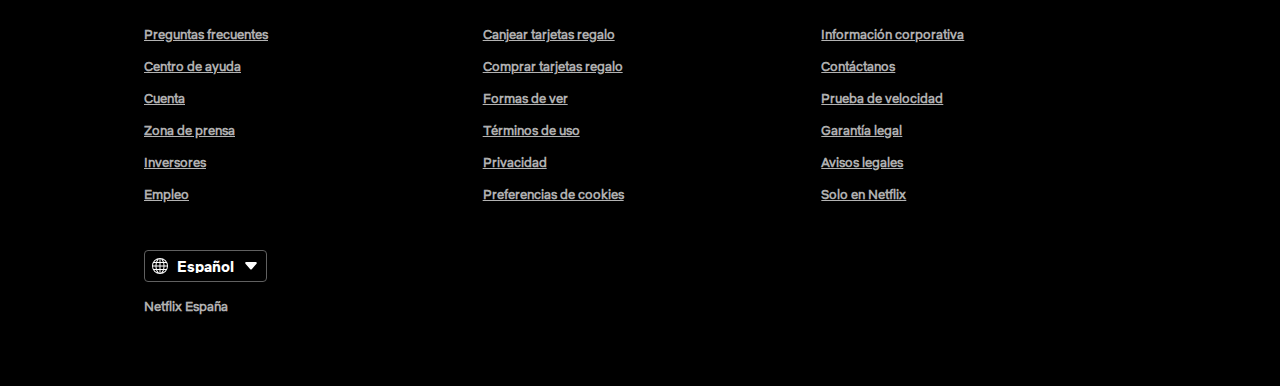
==== commit 7732a726: "modificacion de fonts" ====
--- a/index.html
+++ b/index.html
@@ -5,17 +5,16 @@
     <meta name="viewport" content="width=device-width, initial-scale=1.0">
     <title>Netflix</title>
     <link rel="stylesheet" href="css/app.css">
+    <link rel="stylesheet" href="css/fonts/stylesheet.css">
     <script defer src="app.js"></script>
-    <link rel="preconnect" href="https://fonts.googleapis.com">
-    <link rel="preconnect" href="https://fonts.gstatic.com" crossorigin>
-    <link href="https://fonts.googleapis.com/css2?family=Roboto:ital,wght@0,100;0,300;0,400;0,500;0,700;0,900;1,100;1,300;1,400;1,500;1,700;1,900&display=swap" rel="stylesheet">
 </head>
 <body>
-
-    <header class="header">
+<header class="headerContainer">
+    <div class="headerFilter">
+    <div class="header">
         <div class="header__logo">
             <a href="#" title="Netflix" class="header__a">
-            <img src="#" alt="Netflix" class="header__img">
+            <img src="source/img/Netflix_Logo_PMS.png" alt="Netflix_Logo" class="header__img">
             </a>
         </div>
        
@@ -38,21 +37,21 @@
                 </a>
             </div>
         </nav>
-    </header>
-
-    <main class="main">
-
+    </div>
         <section class="landing">
-            <h1 class="landing__h2">Series, películas y más… ilimitadas</h1>
+            <h1 class="landing__h1">Series, películas y más… ilimitadas</h1>
             <p class="landing__p">Disfruta donde quieras. Cancela cuando quieras.</p>
             <div class="register">
                 <p class="register__p">¿Quieres ver algo ya? Escribe tu dirección de correo para crear una suscripción a Netflix o reactivarla.</p>
                 <form action="#" method="post" class="register__form">
-                    <input class="register__input" type="email" name="email" id="email" autocomplete="email">
+                    <div class="register__div--input">
+                        <label for="email" class="register__label">Dirección de correo</label>
+                        <input class="register__input" type="email" name="email" id="email">
+                    </div>
                     <button class="register__btn" type="submit">
                         Empezar
                         <div class="register__div">
-                            <svg xmlns="http://www.w3.org/2000/svg" width="16" height="16" fill="currentColor" class="register_svg" viewBox="0 0 16 16">
+                            <svg xmlns="http://www.w3.org/2000/svg" width="20" height="20" fill="currentColor" class="register__svg" viewBox="0 0 16 16">
                                 <path fill-rule="evenodd" d="M4.646 1.646a.5.5 0 0 1 .708 0l6 6a.5.5 0 0 1 0 .708l-6 6a.5.5 0 0 1-.708-.708L10.293 8 4.646 2.354a.5.5 0 0 1 0-.708z"/>
                             </svg> 
                         </div>
@@ -60,6 +59,10 @@
                 </form>
             </div>
         </section>
+    </div>
+</header>
+
+    <main class="main">
 
         <section class="specs">
             <div class="specs__col">
@@ -116,14 +119,14 @@
             <div class="specs__col div-img">
                 <img class="specs__img" src="source/img/mobile-0819.jpg" alt="stranger things">
                 <div class="animation">
-                    <div class="animation__div">
+                    <div>
                         <img class="animation__img" src="source/img/boxshot.png" alt="stranger thingscover">
                     </div>
                     <div class="animation__div">
                         <p class="animation__p">Stranger Things</p>
                         <p class="animation__p--blue">Descargándose...</p>
                     </div>
-                    <div class="animation__div">
+                    <div>
                         <img class="animation__img" src="source/img/download-icon.gif" alt="download_gif">
                     </div>
                 </div>
@@ -196,8 +199,11 @@
                 <div class="register">
                     <p class="register__p">¿Quieres ver algo ya? Escribe tu dirección de correo para crear una suscripción a Netflix o reactivarla.</p>
                     <form action="#" method="post" class="register__form">
-                        <input class="register__input" type="email" name="email" id="email">
-                        <button class="register__btn" type="submit">
+                        <div class="register__div--input">
+                            <label for="email" class="register__label">Dirección de correo</label>
+                            <input class="register__input" type="email" name="email" id="email">
+                        </div>
+                         <button class="register__btn" type="submit">
                             Empezar
                             <div class="register__div">
                                 <svg xmlns="http://www.w3.org/2000/svg" width="16" height="16" fill="currentColor" class="register_svg" viewBox="0 0 16 16">
@@ -213,7 +219,7 @@
     
     <footer class="footer">
         <div class="footer__col">
-            <p>¿Preguntas? Llama al <a href="" class="footer__a">900-759-106</a></p>
+            <p class="footer__p">¿Preguntas? Llama al <a href="" class="footer__a">900-759-106</a></p>
         </div>
         <div class="footer__col">
             <ul class="footer__ul">
@@ -287,7 +293,7 @@
                 </svg>
             </div> 
         </div>
-        <p class="footer__p">
+        <p class="footer__p--small">
             Netflix España
         </p>
     </footer>
--- a/css/app.css
+++ b/css/app.css
@@ -1 +1,700 @@
-:root{--negro: #393939;--tipo-principal: Helvetica, Arial, sans-serif;--tipo-secundaria: Verdana}@media(prefers-color-scheme: dark){:root{--negro: #ececec}}@media(prefers-reduced-motion: reduce){*{animation:none !important;transition:none !important}}*,*::before,*::after{margin:0;padding:0;border:0;box-sizing:border-box;vertical-align:baseline}*::before,*::after{display:block}img,picture,video,iframe,figure{max-width:100%;width:100%;display:block;-o-object-fit:cover;object-fit:cover;-o-object-position:center center;object-position:center center}a{display:block;text-decoration:none;color:inherit;font-size:inherit}p a{display:inline}li{list-style-type:none}html{scroll-behavior:smooth}h1,h2,h3,h4,h5,h6,p,span,a,strong,blockquote,i,b,u,em{font-size:inherit;font-weight:inherit;font-style:inherit;text-decoration:none;color:inherit}blockquote:before,blockquote:after,q:before,q:after{content:"";content:none}::-moz-selection{background-color:var(--negro);color:var(--blanco)}::selection{background-color:var(--negro);color:var(--blanco)}form,input,textarea,select,button,label{font-family:inherit;font-size:inherit;-webkit-hyphens:auto;hyphens:auto;background-color:rgba(0,0,0,0);color:inherit;display:block;-webkit-appearance:none;-moz-appearance:none;appearance:none}table,tr,td{border-collapse:collapse;border-spacing:0}svg{width:100%;display:block;fill:currentColor}body{min-height:100vh;font-size:100%;font-family:var(--tipo-principal);color:var(--negro);-webkit-hyphens:auto;hyphens:auto;font-smooth:always;-webkit-font-smoothing:antialiased;-moz-osx-font-smoothing:grayscale}body{font-family:"Roboto",sans-serif;font-size:.9em;color:#fff;background-color:#000}.header{max-width:calc(100% - 3rem);margin:0 auto;display:flex;flex-flow:row nowrap;justify-content:space-between;align-items:center;height:5rem}.header__logo{background-color:red}.header__img{width:100px;height:50px}.header__nav{min-width:calc(100% - 380px);display:flex;flex-flow:row nowrap;justify-content:flex-end;align-items:center;gap:1rem}.header__divlogin{display:flex;flex-flow:row nowrap;justify-content:center;align-items:center}.header__login{max-width:8rem;min-width:-moz-fit-content;min-width:fit-content;min-height:2rem;border:1px solid rgba(0,0,0,0);border-radius:.25rem;background-color:#e50914;color:#fff;font-weight:600;padding:.5rem 1rem;text-align:center}.lang{max-width:-moz-fit-content;max-width:fit-content;background-color:rgba(0,0,0,0);display:flex;flex-flow:row nowrap;justify-content:center;align-items:center;gap:.5rem;position:relative;min-height:2rem}.lang__globesvg{position:absolute;left:.5rem;width:16px}.lang__arrowsvg{right:.5rem;position:absolute;z-index:0;width:16px}.lang__select{background-color:rgba(0,0,0,0);min-height:2rem;padding:.5rem 2rem;z-index:1;border:1px solid #606060;border-radius:.25rem}@media screen and (max-width: 600px){.lang__select{width:3.875rem}}.landing{max-width:calc(100% - 3rem);display:flex;flex-flow:column nowrap;justify-content:center;align-items:center;gap:1rem;margin:0 auto;padding:4.5rem 1rem;text-align:center}.landing__h2{font-size:2rem;font-weight:700}.landing__p{font-size:1.25em}.register{display:flex;flex-flow:column nowrap;justify-content:center;align-items:center;gap:1rem;margin:1rem auto 0 auto;padding:0 4rem;width:100%}.register__form{display:flex;flex-flow:row nowrap;justify-content:space-between;align-items:center;gap:1rem}@media screen and (max-width: 600px){.register__form{display:flex;flex-flow:column nowrap;justify-content:space-between;align-items:center;gap:.5rem}}.register__input{background:rgba(22,22,22,.7);border:1px solid #606060;border-radius:.25rem;padding:.5rem 1rem;font-size:1.4em}.register__p{font-size:1.25em}.register__btn{display:flex;flex-flow:row nowrap;justify-content:center;align-items:center;gap:.2em;width:8.3rem;border:1px solid rgba(0,0,0,0);border-radius:.25rem;background-color:#e50914;color:#fff;font-weight:600;font-size:1.4em;padding:.75rem 1rem;text-align:center}.separador{width:100%;height:.5rem;background-color:#232323}.specs{max-width:calc(100% - 3rem);margin:0 auto;padding:4.5rem 0;display:flex;flex-flow:row nowrap;justify-content:space-between;align-items:center}@media screen and (max-width: 960px){.specs{display:flex;flex-flow:column nowrap;justify-content:space-between;align-items:center;text-align:center}}.specs.inverted{display:flex;flex-flow:row-reverse nowrap;justify-content:space-between;align-items:center}@media screen and (max-width: 960px){.specs.inverted{display:flex;flex-flow:column nowrap;justify-content:space-between;align-items:center;text-align:center}}.specs__col.div-img{position:relative;background-color:rgba(0,0,0,0)}.specs__h2{font-size:2.5rem;font-weight:700}.specs__p{margin:1.125rem 0 0;font-size:1.5rem;font-weight:400}.specs__div-video{z-index:-1;overflow:hidden;max-width:73%;max-height:55%;position:absolute;top:21%;left:13%}.specs__div-video.video-devices{top:11%;left:18%;max-width:62%;max-height:42%}.animation{display:flex;flex-flow:row nowrap;justify-content:space-between;align-items:center;gap:1rem;margin:0 auto;width:60%;padding:.35rem .75rem;border:2px solid rgba(128,128,128,.7);box-shadow:0 0 2em 0 #000;border-radius:.75rem;text-align:left;position:absolute;left:20%;bottom:11%}.animation__p{font-weight:600}.animation__p--blue{font-size:.75rem;font-weight:400;color:#0071eb}.animation__div{height:4em;display:flex;flex-flow:column nowrap;justify-content:center;align-items:baseline}.animation__img{height:4em}.faq{max-width:calc(100% - 3rem);margin:0 auto;display:flex;flex-flow:column nowrap;justify-content:center;align-items:center;padding:4.5rem 0}.faq__h2{font-size:3.5em;font-weight:800;width:100%;text-align:center}.faq__ul{width:100%}.faq__li{margin-bottom:.25rem}.faq__li.active .faq__info{max-height:50rem}.faq__li.active .faq__svg{transform:rotate(0deg)}.faq__btn{width:100%;cursor:pointer;display:flex;flex-flow:row nowrap;justify-content:space-between;align-items:center}.faq__span{font-size:1.5rem;font-weight:400;padding:1.5rem}.faq__svg{width:3rem;height:3rem;margin-right:1rem;transform:rotate(-45deg);transition:transform .5s ease}.faq__info{transition:all .5s cubic-bezier(0.79, 0.14, 0.15, 0.86);overflow:hidden;margin-top:.125rem;max-height:0rem}.faq__p{font-size:1.5rem;font-weight:400;padding:1.5rem}.footer{max-width:calc(100% - 3rem);margin:0 auto;padding:4.5rem 0px}.footer__a{text-decoration:underline;font-size:1rem}.footer__col{padding:1rem 0}.footer__li{text-decoration:underline;font-size:.9rem;margin-bottom:1rem}.footer__ul{-moz-column-count:3;column-count:3}@media screen and (max-width: 600px){.footer__ul{-moz-column-count:2;column-count:2}}@media screen and (min-width: 1280px){.header,.footer,.faq,.specs,.landing{max-width:calc(85% - 6rem)}}+@charset "UTF-8";
+/* Definimos las Custom properties */
+:root {
+  /* Colores */
+  --negro: #393939;
+  /* Tipografía */
+  --tipo-principal: Helvetica, Arial, sans-serif;
+  --tipo-secundaria: Verdana;
+}
+
+/* (Opcional) Las adaptamos al modo oscuro */
+@media (prefers-color-scheme: dark) {
+  :root {
+    --negro: #ececec;
+  }
+}
+/* (Opcional) Configuramos si un usuario ha activado el modo alto contraste. (WD) */
+/* (Opcional) Desactivamos los animations en el caso de que el usuario haya configurado el modo sin animation */
+@media (prefers-reduced-motion: reduce) {
+  * {
+    animation: none !important;
+    transition: none !important;
+  }
+}
+/* Reseteamos los margin y paddings de todas las etiquetas */
+*, *::before, *::after {
+  margin: 0;
+  padding: 0;
+  border: 0;
+  box-sizing: border-box;
+  vertical-align: baseline;
+}
+
+*::before, *::after {
+  display: block;
+}
+
+/* Evitamos problemas con las imagenes */
+img, picture, video, iframe, figure {
+  max-width: 100%;
+  width: 100%;
+  display: block;
+  /* (Opcional) */
+  -o-object-fit: cover;
+     object-fit: cover;
+  /* (Opcional) */
+  -o-object-position: center center;
+     object-position: center center;
+}
+
+/* Reseteamos los enlaces para funcionar como cajas... */
+a {
+  display: block;
+  text-decoration: none;
+  color: inherit;
+  font-size: inherit;
+}
+
+/* ... excepto los que se encuentran en párrafos */
+p a {
+  display: inline;
+}
+
+/* Quitamos los puntos de los <li> */
+li {
+  list-style-type: none;
+}
+
+/* (Opcional) Configuramos anclas suaves */
+html {
+  scroll-behavior: smooth;
+}
+
+/* Desactivamos estilos por defecto de las principales etiquetas de texto */
+h1, h2, h3, h4, h5, h6, p, span, a, strong, blockquote, i, b, u, em {
+  font-size: inherit;
+  font-weight: inherit;
+  font-style: inherit;
+  text-decoration: none;
+  color: inherit;
+}
+
+/* Evitamos problemas con los pseudoelementos de quotes */
+blockquote:before, blockquote:after, q:before, q:after {
+  content: "";
+  content: none;
+}
+
+/* (Opcional) Configuramos el texto que seleccionamos */
+::-moz-selection {
+  background-color: var(--negro);
+  color: var(--blanco);
+}
+::selection {
+  background-color: var(--negro);
+  color: var(--blanco);
+}
+
+/* Nivelamos problemas de tipografías y colocación de formularios */
+form, input, textarea, select, button, label {
+  font-family: inherit;
+  font-size: inherit;
+  -webkit-hyphens: auto;
+          hyphens: auto;
+  background-color: transparent;
+  color: inherit;
+  display: block;
+  /* (Opcional) */
+  -webkit-appearance: none;
+     -moz-appearance: none;
+          appearance: none;
+}
+
+/* Reseteamos las tablas */
+table, tr, td {
+  border-collapse: collapse;
+  border-spacing: 0;
+}
+
+/* Evitamos problemas con los SVG */
+svg {
+  width: 100%;
+  display: block;
+  fill: currentColor;
+}
+
+/* Configuramos la tipografía para toda la web */
+body {
+  min-height: 100vh;
+  font-size: 100%;
+  font-family: var(--tipo-principal);
+  color: var(--negro);
+  /* (Opcional) */
+  -webkit-hyphens: none;
+          hyphens: none;
+  /* (Opcional) */
+  font-smooth: always;
+  /* (Opcional) */
+  -webkit-font-smoothing: antialiased;
+  /* (Opcional) */
+  -moz-osx-font-smoothing: grayscale;
+}
+
+:root {
+  /* Colores */
+  --black: #000000;
+  --white: #ffffff;
+  --red: #e50914;
+  --redhover: #c11119;
+  /* Tipografía */
+  --tipo-principal: "netflix_sansbold";
+  --tipo-secundaria: "netflix_sansregular";
+  --fontsize-p: 1.125rem ;
+  --fontsize-h1: 2rem ;
+  --fontsize-h2: 1.85rem;
+  --fontsize-h3: 1.5rem;
+  --fontweight-p: 600;
+  --fontweight-h1: 700;
+  --fontweight-h2: 700;
+  --fontweight-h3: 600;
+  --fontsize-pDesktop: 1.5rem ;
+  --fontsize-h1Desktop: 3rem ;
+  --fontsize-h2Desktop: 2.85rem ;
+  --fontweight-pDesktop: 600;
+  --fontweight-h1Desktop: 900;
+  --fontweight-h2Desktop: 900;
+}
+
+body {
+  font-family: var(--tipo-secundaria);
+  font-size: var(--fontsize-p);
+  font-weight: var(--fontweight-p);
+  color: var(--white);
+  background-color: var(--black);
+}
+@media screen and (min-width: 960px) {
+  body {
+    font-family: var(--tipo-secundaria);
+    font-size: var(--fontsize-pDesktop);
+    font-weight: var(--fontweight-pDesktop);
+  }
+}
+
+.headerContainer {
+  background-image: url("/source/img/portada-netflix.jpg");
+  background-repeat: no-repeat;
+  background-size: cover;
+}
+
+.headerFilter {
+  background-image: linear-gradient(to top, rgba(0, 0, 0, 0.8) 0, rgba(0, 0, 0, 0) 60%, rgba(0, 0, 0, 0.8) 100%);
+  background-color: rgba(0, 0, 0, 0.4);
+}
+
+.header {
+  max-width: calc(100% - 3rem);
+  margin: 0 auto;
+  display: flex;
+  flex-flow: row nowrap;
+  justify-content: space-between;
+  align-items: center;
+  height: 5rem;
+}
+.header__img {
+  width: 100px;
+  height: 50px;
+}
+.header__nav {
+  min-width: calc(100% - 380px);
+  display: flex;
+  flex-flow: row nowrap;
+  justify-content: flex-end;
+  align-items: center;
+  gap: 0.5rem;
+}
+.header__divlogin {
+  display: flex;
+  flex-flow: row nowrap;
+  justify-content: center;
+  align-items: center;
+}
+.header__login {
+  font-family: var(--tipo-principal);
+  font-weight: 400;
+  font-size: 0.95rem;
+  line-height: 1rem;
+  max-width: 9rem;
+  width: -moz-fit-content;
+  width: fit-content;
+  max-height: 2rem;
+  border: 1px solid transparent;
+  border-radius: 0.25rem;
+  background-color: var(--red);
+  color: rgb(255, 255, 255);
+  padding: 0.5rem 1rem;
+  text-align: center;
+}
+.header__login:hover {
+  background-color: var(--redhover);
+}
+
+.lang {
+  max-width: -moz-fit-content;
+  max-width: fit-content;
+  background-color: transparent;
+  display: flex;
+  flex-flow: row nowrap;
+  justify-content: center;
+  align-items: center;
+  gap: 0.5rem;
+  position: relative;
+  max-height: 2rem;
+  color: var(--white);
+}
+.lang__globesvg {
+  position: absolute;
+  left: 0.5rem;
+  width: 16px;
+}
+.lang__arrowsvg {
+  right: 0.5rem;
+  position: absolute;
+  z-index: 0;
+  width: 16px;
+}
+.lang__select {
+  background-color: transparent;
+  max-height: 2rem;
+  padding: 0.5rem 2rem;
+  z-index: 1;
+  border: 1px solid #606060;
+  border-radius: 0.25rem;
+  font-family: var(--tipo-principal);
+  font-size: 0.95rem;
+  line-height: 1rem;
+  width: 3.875rem;
+}
+@media screen and (min-width: 600px) {
+  .lang__select {
+    width: 100%;
+  }
+}
+
+.landing {
+  max-width: calc(100% - 3rem);
+  display: flex;
+  flex-flow: column nowrap;
+  justify-content: center;
+  align-items: center;
+  gap: 1rem;
+  margin: 0 auto;
+  padding: 2.5rem 0;
+  text-align: center;
+}
+@media screen and (min-width: 600px) {
+  .landing {
+    padding: 7rem 0;
+  }
+}
+.landing__h1 {
+  font-family: var(--tipo-principal);
+  font-size: var(--fontsize-h1);
+  font-weight: var(--fontweight-h1);
+}
+@media screen and (min-width: 960px) {
+  .landing__h1 {
+    font-family: var(--tipo-principal);
+    font-size: var(--fontsize-h1Desktop);
+    font-weight: var(--fontweight-h1Desktop);
+  }
+}
+.landing__p {
+  font-family: var(--tipo-secundaria);
+  font-size: var(--fontsize-p);
+  font-weight: var(--fontweight-p);
+}
+@media screen and (min-width: 960px) {
+  .landing__p {
+    font-family: var(--tipo-secundaria);
+    font-size: var(--fontsize-pDesktop);
+    font-weight: var(--fontweight-pDesktop);
+  }
+}
+
+.register {
+  display: flex;
+  flex-flow: column nowrap;
+  justify-content: center;
+  align-items: center;
+  gap: 1rem;
+  margin: 1rem auto 0 auto;
+  width: 100%;
+}
+.register__form {
+  display: flex;
+  flex-flow: column nowrap;
+  justify-content: center;
+  align-items: center;
+  gap: 1rem;
+  width: 80%;
+}
+@media screen and (min-width: 600px) {
+  .register__form {
+    display: flex;
+    flex-flow: row nowrap;
+    justify-content: center;
+    align-items: center;
+    gap: 0.5rem;
+  }
+}
+.register__div--input {
+  background: rgba(22, 22, 22, 0.7);
+  border: 1px solid #606060;
+  border-radius: 0.25rem;
+  font-family: var(--tipo-secundaria);
+  font-size: var(--fontsize-p);
+  font-weight: var(--fontweight-p);
+  height: 3.5rem;
+  position: relative;
+  width: 100%;
+  max-width: 30rem;
+}
+@media screen and (min-width: 960px) {
+  .register__div--input {
+    font-family: var(--tipo-secundaria);
+    font-size: var(--fontsize-pDesktop);
+    font-weight: var(--fontweight-pDesktop);
+  }
+}
+.register__label {
+  text-align: left;
+  position: absolute;
+  transition-property: top, font-size, line-height;
+  transition-duration: 250ms;
+  font-size: 1rem;
+  transition-timing-function: cubic-bezier(0.9, 0, 0.51, 1);
+  color: rgba(255, 255, 255, 0.7);
+  line-height: 1.5rem;
+  left: 1rem;
+  right: 1rem;
+  top: 1rem;
+}
+.register__label.active {
+  font-size: 0.75rem;
+  top: 0.25rem;
+  line-height: 1.125rem;
+}
+.register__input {
+  padding: 1.5rem 1rem 0.5rem;
+  height: 3.5rem;
+  font-size: 1rem;
+  width: 100%;
+  max-width: 30rem;
+}
+.register__p {
+  text-align: center;
+  font-family: var(--tipo-secundaria);
+  font-size: var(--fontsize-p);
+  font-weight: var(--fontweight-p);
+}
+@media screen and (min-width: 960px) {
+  .register__p {
+    font-family: var(--tipo-secundaria);
+    font-size: var(--fontsize-pDesktop);
+    font-weight: var(--fontweight-pDesktop);
+  }
+}
+.register__btn {
+  height: 3.5rem;
+  display: flex;
+  flex-flow: row nowrap;
+  justify-content: center;
+  align-items: center;
+  gap: 0.2em;
+  border: 1px solid transparent;
+  border-radius: 0.25rem;
+  background-color: #e50914;
+  color: rgb(255, 255, 255);
+  padding: 0.75rem 1rem;
+  text-align: center;
+  font-family: var(--tipo-principal);
+  cursor: pointer;
+}
+.register__btn:hover {
+  background-color: var(--redhover);
+}
+@media screen and (min-width: 600px) {
+  .register__btn {
+    font-size: 1.5rem;
+  }
+}
+.register__svg {
+  width: 20px;
+}
+
+.separador {
+  width: 100%;
+  height: 0.5rem;
+  background-color: rgb(35, 35, 35);
+}
+
+.specs {
+  max-width: calc(100% - 3rem);
+  margin: 0 auto;
+  padding: 4.5rem 0;
+  display: flex;
+  flex-flow: column nowrap;
+  justify-content: space-between;
+  align-items: center;
+  text-align: center;
+}
+@media screen and (min-width: 960px) {
+  .specs {
+    display: flex;
+    flex-flow: row nowrap;
+    justify-content: space-between;
+    align-items: center;
+    text-align: left;
+  }
+}
+.specs.inverted {
+  display: flex;
+  flex-flow: column nowrap;
+  justify-content: space-between;
+  align-items: center;
+  text-align: center;
+}
+@media screen and (min-width: 960px) {
+  .specs.inverted {
+    display: flex;
+    flex-flow: row-reverse nowrap;
+    justify-content: space-between;
+    align-items: center;
+    text-align: left;
+  }
+}
+.specs__col.div-img {
+  position: relative;
+  background-color: transparent;
+}
+.specs__h2 {
+  font-family: var(--tipo-principal);
+  font-size: var(--fontsize-h1);
+  font-weight: var(--fontweight-h1);
+}
+@media screen and (min-width: 960px) {
+  .specs__h2 {
+    font-family: var(--tipo-principal);
+    font-size: var(--fontsize-h1Desktop);
+    font-weight: var(--fontweight-h1Desktop);
+  }
+}
+.specs__p {
+  margin: 1.125rem 0 0;
+  font-family: var(--tipo-secundaria);
+  font-size: var(--fontsize-p);
+  font-weight: var(--fontweight-p);
+}
+@media screen and (min-width: 960px) {
+  .specs__p {
+    font-family: var(--tipo-secundaria);
+    font-size: var(--fontsize-pDesktop);
+    font-weight: var(--fontweight-pDesktop);
+  }
+}
+.specs__div-video {
+  z-index: -1;
+  overflow: hidden;
+  max-width: 73%;
+  max-height: 55%;
+  position: absolute;
+  top: 21%;
+  left: 13%;
+}
+.specs__div-video.video-devices {
+  top: 11%;
+  left: 18%;
+  max-width: 62%;
+  max-height: 42%;
+}
+
+.animation {
+  display: flex;
+  flex-flow: row nowrap;
+  justify-content: space-between;
+  align-items: center;
+  gap: 1rem;
+  margin: 0 auto;
+  background: rgb(0, 0, 0);
+  width: 65%;
+  padding: 0.35rem 0.75rem;
+  border: 2px solid rgba(128, 128, 128, 0.7);
+  box-shadow: 0 0 2em 0 rgb(0, 0, 0);
+  border-radius: 0.75rem;
+  text-align: left;
+  position: absolute;
+  left: 50%;
+  bottom: 8%;
+  height: 4rem;
+  min-width: 15rem;
+  transform: translateX(-50%);
+}
+@media screen and (min-width: 600) {
+  .animation {
+    min-height: 3rem;
+  }
+}
+.animation__p {
+  font-size: 0.85rem;
+  font-family: var(--tipo-principal);
+}
+@media screen and (min-width: 600) {
+  .animation__p {
+    font-size: 1rem;
+  }
+}
+.animation__p--blue {
+  font-size: 0.75rem;
+  color: #0071eb;
+}
+@media screen and (min-width: 600) {
+  .animation__p--blue {
+    font-size: 0.85rem;
+  }
+}
+.animation__div {
+  width: 100%;
+}
+.animation__img {
+  height: 3rem;
+  width: 3rem;
+}
+
+.faq {
+  max-width: calc(100% - 3rem);
+  margin: 0 auto;
+  display: flex;
+  flex-flow: column nowrap;
+  justify-content: center;
+  align-items: center;
+  padding: 4.5rem 0;
+  gap: 1rem;
+}
+.faq__h2 {
+  font-family: var(--tipo-principal);
+  font-size: var(--fontsize-h2);
+  font-weight: var(--fontweight-h2);
+  width: 100%;
+  text-align: center;
+}
+@media screen and (min-width: 960px) {
+  .faq__h2 {
+    font-family: var(--tipo-principal);
+    font-size: var(--fontsize-h2Desktop);
+    font-weight: var(--fontweight-h2Desktop);
+  }
+}
+.faq__ul {
+  width: 100%;
+}
+.faq__li {
+  margin-bottom: 0.4rem;
+}
+.faq__li.active .faq__info {
+  max-height: 50rem;
+}
+.faq__li.active .faq__svg {
+  transform: rotate(0deg);
+}
+.faq__btn {
+  background: rgb(45, 45, 45);
+  width: 100%;
+  cursor: pointer;
+  display: flex;
+  flex-flow: row nowrap;
+  justify-content: space-between;
+  align-items: center;
+}
+.faq__span {
+  font-family: var(--tipo-secundaria);
+  font-size: var(--fontsize-p);
+  font-weight: var(--fontweight-p);
+  padding: 1.5rem;
+  text-align: left;
+}
+@media screen and (min-width: 960px) {
+  .faq__span {
+    font-family: var(--tipo-secundaria);
+    font-size: var(--fontsize-pDesktop);
+    font-weight: var(--fontweight-pDesktop);
+  }
+}
+.faq__svg {
+  width: 1.5rem;
+  height: 1.5rem;
+  margin-right: 1rem;
+  transform: rotate(-45deg);
+  transition: transform 0.5s ease;
+}
+.faq__info {
+  transition: all 0.5s cubic-bezier(0.79, 0.14, 0.15, 0.86);
+  overflow: hidden;
+  margin-top: 0.125rem;
+  max-height: 0rem;
+  background: rgb(45, 45, 45);
+}
+.faq__p {
+  padding: 1.5rem;
+  font-family: var(--tipo-secundaria);
+  font-size: var(--fontsize-p);
+  font-weight: var(--fontweight-p);
+}
+@media screen and (min-width: 960px) {
+  .faq__p {
+    font-family: var(--tipo-secundaria);
+    font-size: var(--fontsize-pDesktop);
+    font-weight: var(--fontweight-pDesktop);
+  }
+}
+
+.footer {
+  max-width: calc(100% - 3rem);
+  margin: 0 auto;
+  padding: 4.5rem 0px;
+  color: rgba(255, 255, 255, 0.7);
+}
+.footer__a {
+  text-decoration: underline;
+  font-size: 1rem;
+}
+.footer__col {
+  padding: 1rem 0;
+}
+.footer__li {
+  text-decoration: underline;
+  font-size: 0.8rem;
+  margin-bottom: 1rem;
+}
+.footer__p {
+  font-size: 1rem;
+}
+.footer__p--small {
+  font-size: 0.8rem;
+}
+.footer__ul {
+  -moz-column-count: 2;
+       column-count: 2;
+}
+@media screen and (min-width: 600px) {
+  .footer__ul {
+    -moz-column-count: 3;
+         column-count: 3;
+  }
+}
+
+@media screen and (min-width: 1280px) {
+  .header, .footer, .faq, .specs, .landing {
+    max-width: calc(85% - 6rem);
+  }
+}/*# sourceMappingURL=app.css.map */--- a/css/fonts/stylesheet.css
+++ b/css/fonts/stylesheet.css
@@ -0,0 +1,32 @@
+
+@font-face {
+    font-family: 'netflix_sansblack';
+    src: url('NetflixSans_W_Blk.woff2') format('woff2');
+    font-weight: normal;
+    font-style: normal;
+
+}
+
+@font-face {
+    font-family: 'netflix_sansbold';
+    src: url('NetflixSans_W_Bd.woff2') format('woff2');
+    font-weight: normal;
+    font-style: normal;
+
+}
+
+@font-face {
+    font-family: 'netflix_sansmedium';
+    src: url('NetflixSans_W_Md.woff2') format('woff2');
+    font-weight: normal;
+    font-style: normal;
+
+}
+
+@font-face {
+    font-family: 'netflix_sansregular';
+    src: url('NetflixSans_W_Rg.woff2') format('woff2');
+    font-weight: normal;
+    font-style: normal;
+
+}
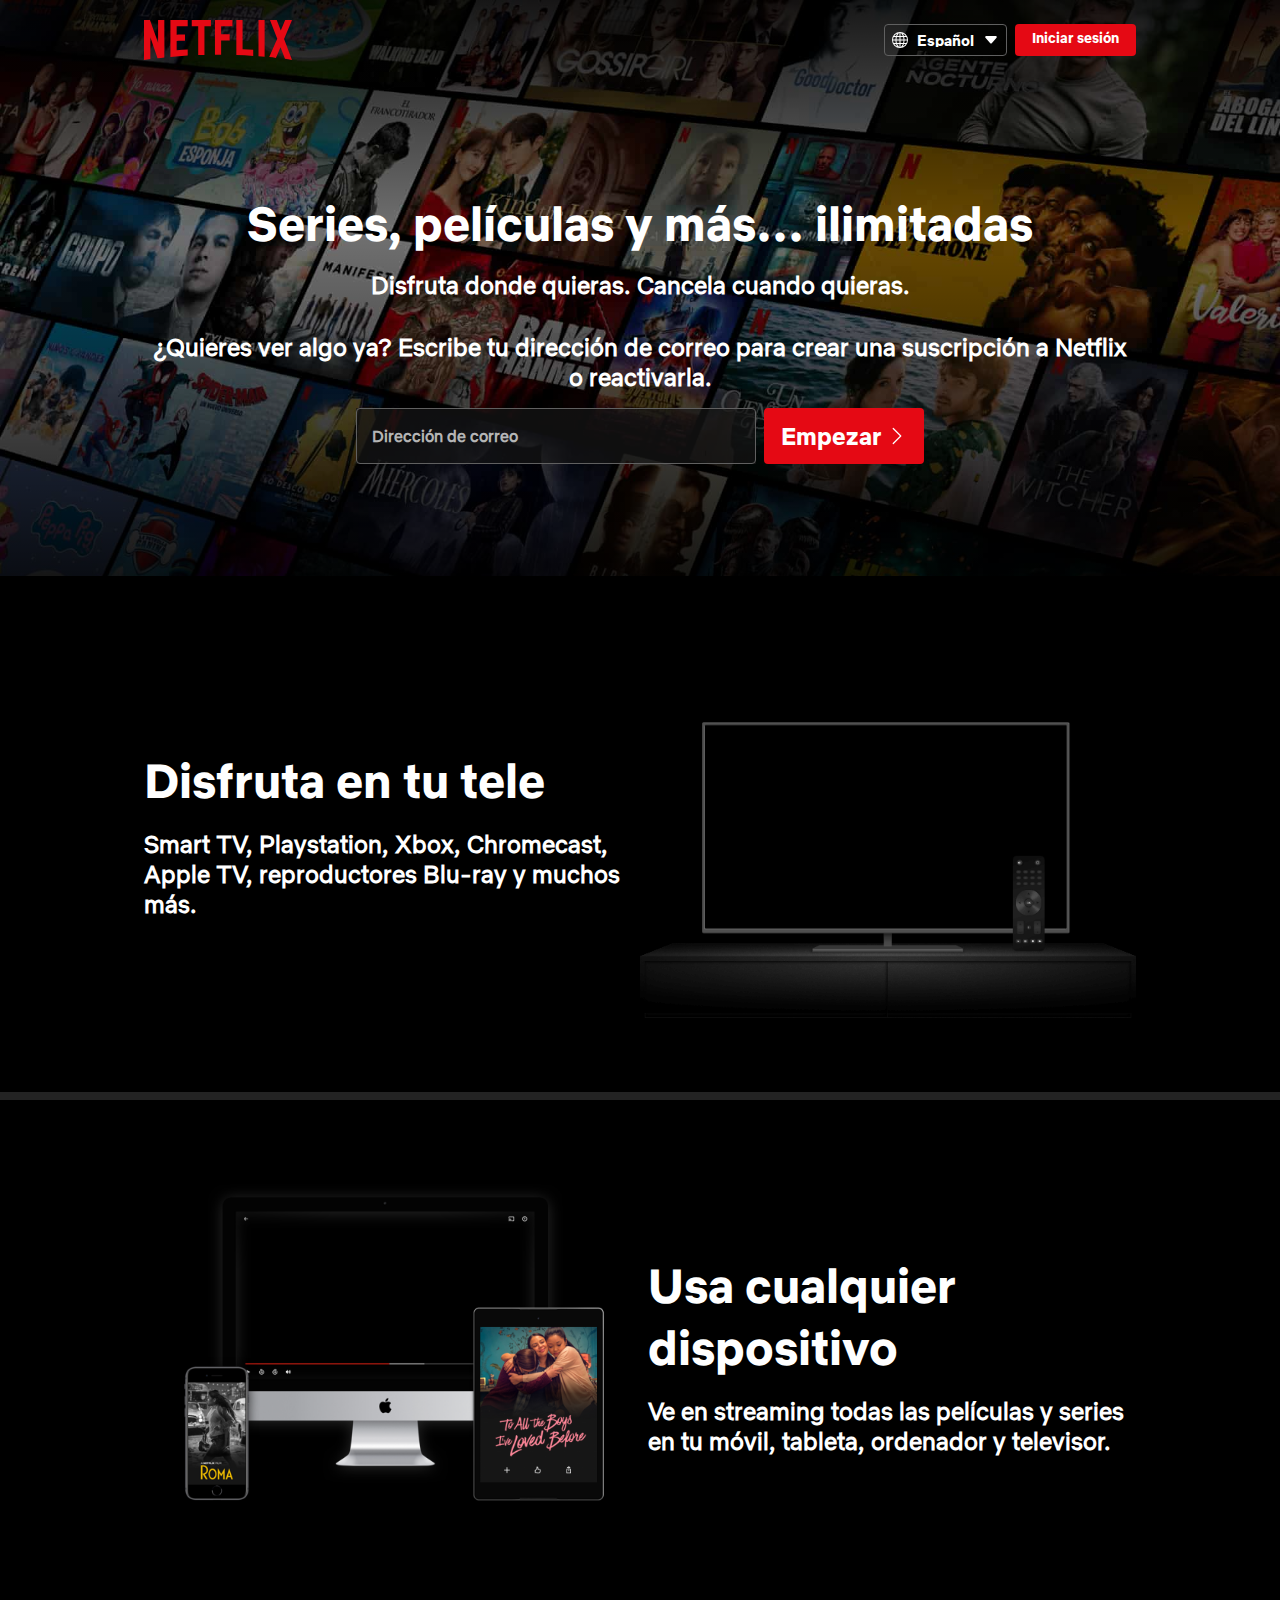
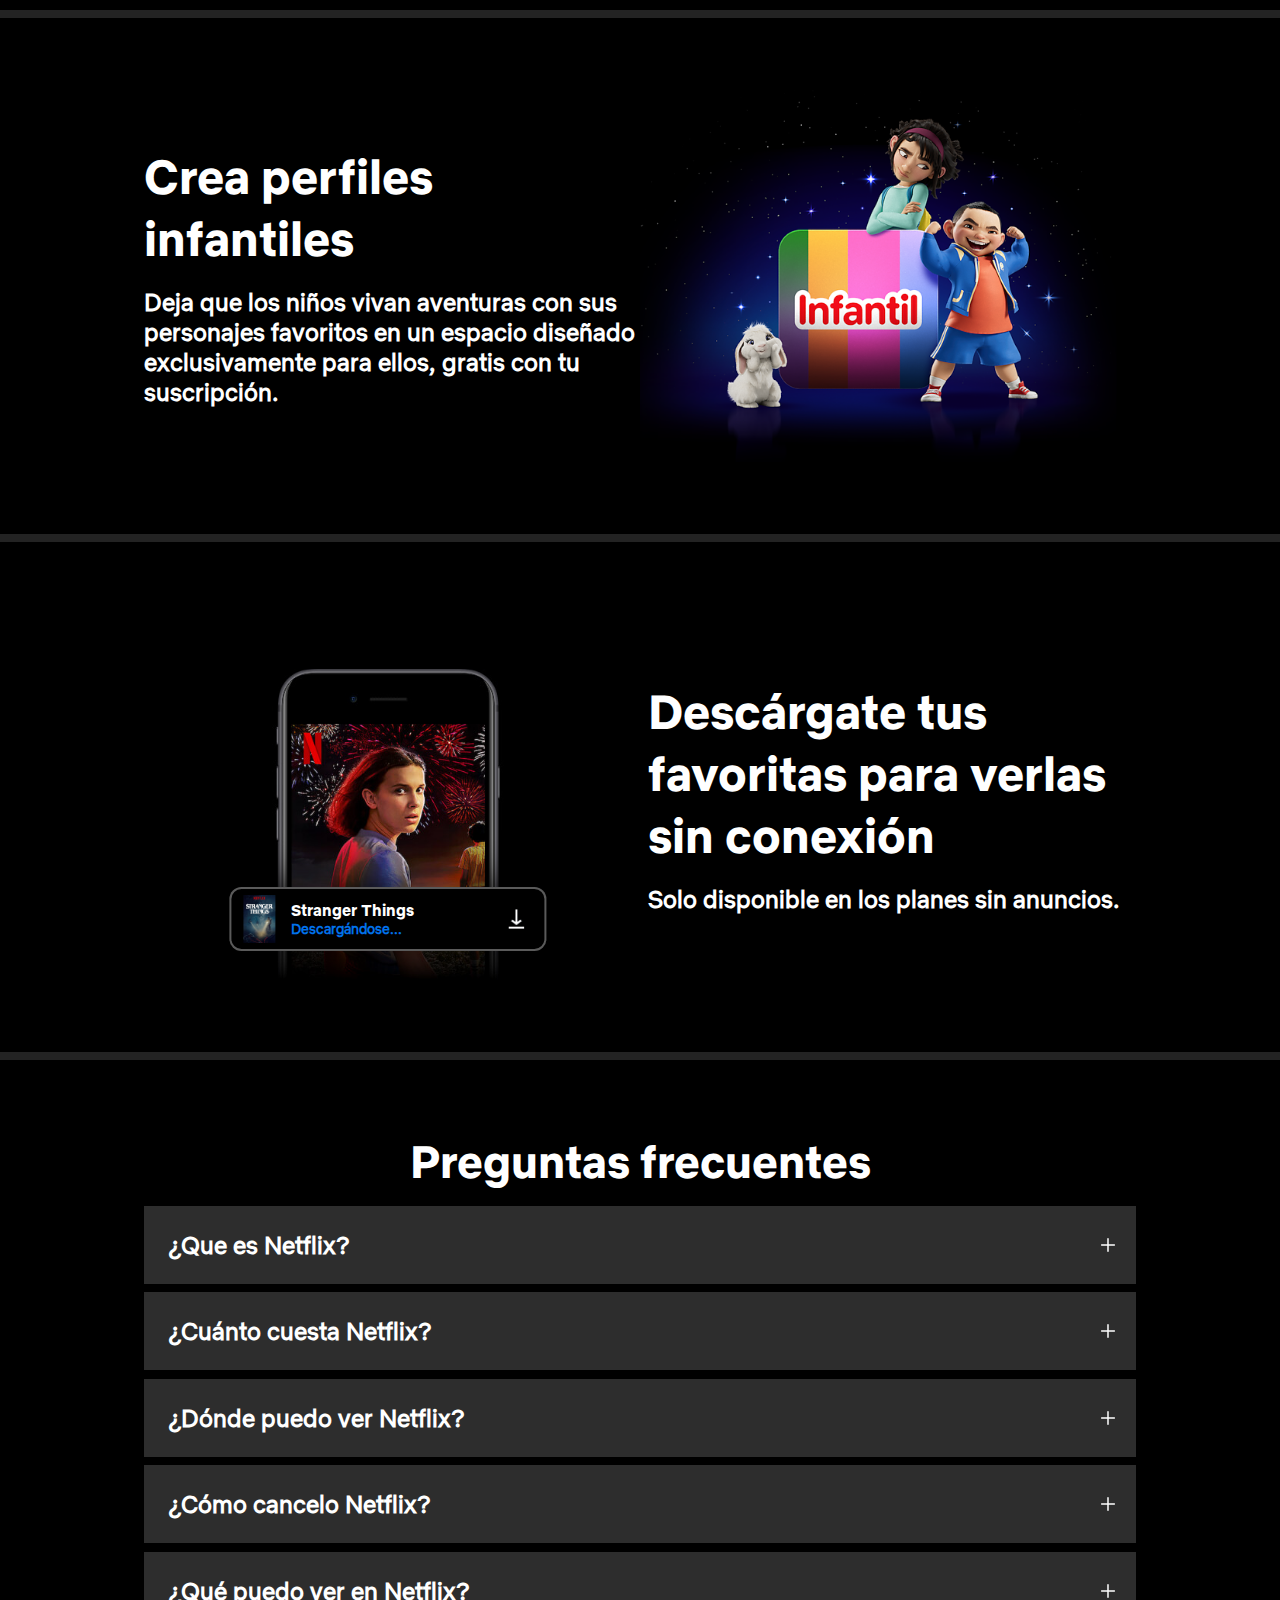
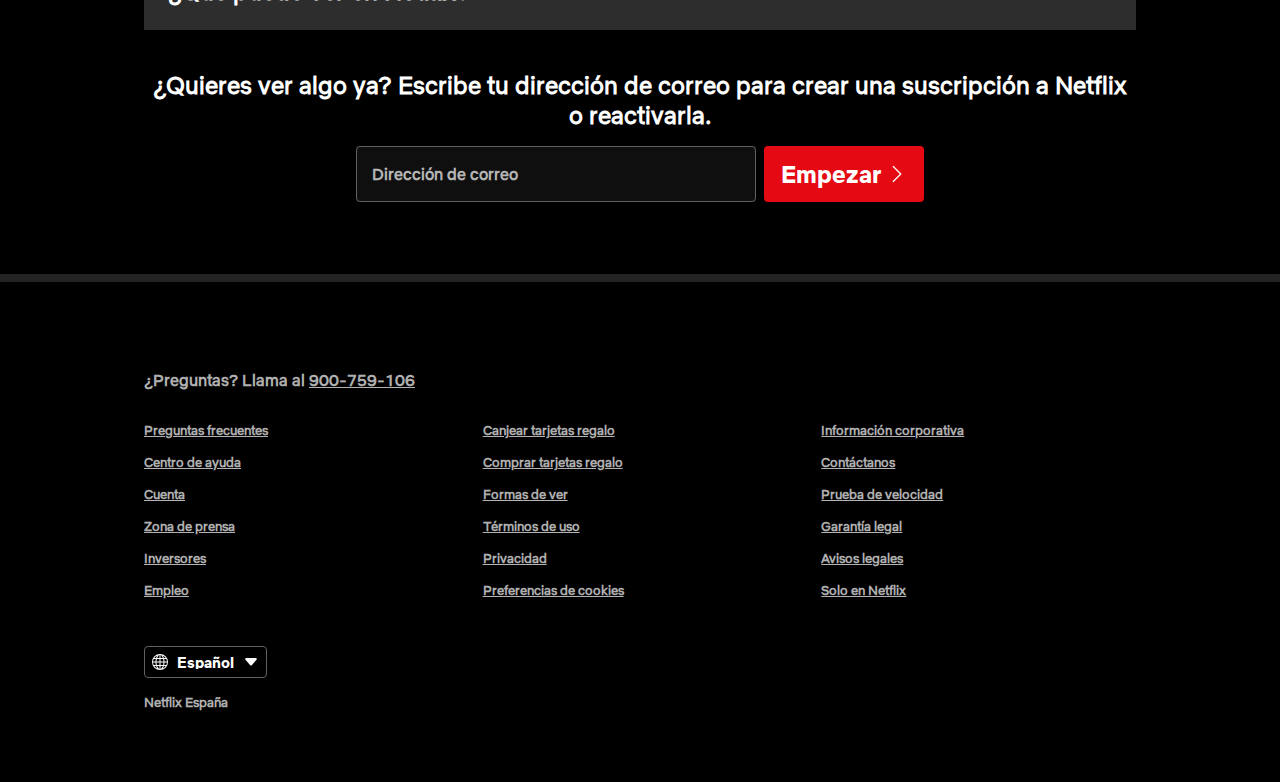
==== commit b4dc0855: "form validation message JS and responsive" ====
--- a/index.html
+++ b/index.html
@@ -14,7 +14,13 @@
     <div class="header">
         <div class="header__logo">
             <a href="#" title="Netflix" class="header__a">
-            <img src="source/img/Netflix_Logo_PMS.png" alt="Netflix_Logo" class="header__img">
+                <svg viewBox="0 0 111 30" version="1.1" xmlns="http://www.w3.org/2000/svg" xmlns:xlink="http://www.w3.org/1999/xlink" aria-hidden="true" role="img" class="header__svg--logo">
+                    <g>
+                        <path d="M105.06233,14.2806261 L110.999156,30 C109.249227,29.7497422 107.500234,29.4366857 105.718437,29.1554972 L102.374168,20.4686475 L98.9371075,28.4375293 C97.2499766,28.1563408 95.5928391,28.061674 93.9057081,27.8432843 L99.9372012,14.0931671 L94.4680851,-5.68434189e-14 L99.5313525,-5.68434189e-14 L102.593495,7.87421502 L105.874965,-5.68434189e-14 L110.999156,-5.68434189e-14 L105.06233,14.2806261 Z M90.4686475,-5.68434189e-14 L85.8749649,-5.68434189e-14 L85.8749649,27.2499766 C87.3746368,27.3437061 88.9371075,27.4055675 90.4686475,27.5930265 L90.4686475,-5.68434189e-14 Z M81.9055207,26.93692 C77.7186241,26.6557316 73.5307901,26.4064111 69.250164,26.3117443 L69.250164,-5.68434189e-14 L73.9366389,-5.68434189e-14 L73.9366389,21.8745899 C76.6248008,21.9373887 79.3120255,22.1557784 81.9055207,22.2804387 L81.9055207,26.93692 Z M64.2496954,10.6561065 L64.2496954,15.3435186 L57.8442216,15.3435186 L57.8442216,25.9996251 L53.2186709,25.9996251 L53.2186709,-5.68434189e-14 L66.3436123,-5.68434189e-14 L66.3436123,4.68741213 L57.8442216,4.68741213 L57.8442216,10.6561065 L64.2496954,10.6561065 Z M45.3435186,4.68741213 L45.3435186,26.2498828 C43.7810479,26.2498828 42.1876465,26.2498828 40.6561065,26.3117443 L40.6561065,4.68741213 L35.8121661,4.68741213 L35.8121661,-5.68434189e-14 L50.2183897,-5.68434189e-14 L50.2183897,4.68741213 L45.3435186,4.68741213 Z M30.749836,15.5928391 C28.687787,15.5928391 26.2498828,15.5928391 24.4999531,15.6875059 L24.4999531,22.6562939 C27.2499766,22.4678976 30,22.2495079 32.7809542,22.1557784 L32.7809542,26.6557316 L19.812541,27.6876933 L19.812541,-5.68434189e-14 L32.7809542,-5.68434189e-14 L32.7809542,4.68741213 L24.4999531,4.68741213 L24.4999531,10.9991564 C26.3126816,10.9991564 29.0936358,10.9054269 30.749836,10.9054269 L30.749836,15.5928391 Z M4.78114163,12.9684132 L4.78114163,29.3429562 C3.09401069,29.5313525 1.59340144,29.7497422 0,30 L0,-5.68434189e-14 L4.4690224,-5.68434189e-14 L10.562377,17.0315868 L10.562377,-5.68434189e-14 L15.2497891,-5.68434189e-14 L15.2497891,28.061674 C13.5935889,28.3437998 11.906458,28.4375293 10.1246602,28.6868498 L4.78114163,12.9684132 Z">
+                        </path>
+                    </g>
+                </svg>
+            <!-- <img src="source/img/Netflix_Logo_PMS.png" alt="Netflix_Logo" class="header__img"> -->
             </a>
         </div>
        
@@ -43,10 +49,19 @@
             <p class="landing__p">Disfruta donde quieras. Cancela cuando quieras.</p>
             <div class="register">
                 <p class="register__p">¿Quieres ver algo ya? Escribe tu dirección de correo para crear una suscripción a Netflix o reactivarla.</p>
-                <form action="#" method="post" class="register__form">
-                    <div class="register__div--input">
+                <form action="" method="post" class="register__form" autocomplete="off">
+                    <div class="register__container">
+                        <div class="register__div--input">
                         <label for="email" class="register__label">Dirección de correo</label>
-                        <input class="register__input" type="email" name="email" id="email">
+                            <input class="register__input" type="email" name="email" id="email">
+                        </div>
+                        <div class="register__validation">
+                            <svg xmlns="http://www.w3.org/2000/svg" width="16" height="16" fill="currentColor" class="register__svg--circle" viewBox="0 0 16 16">
+                                <path d="M8 15A7 7 0 1 1 8 1a7 7 0 0 1 0 14zm0 1A8 8 0 1 0 8 0a8 8 0 0 0 0 16z"/>
+                                <path d="M4.646 4.646a.5.5 0 0 1 .708 0L8 7.293l2.646-2.647a.5.5 0 0 1 .708.708L8.707 8l2.647 2.646a.5.5 0 0 1-.708.708L8 8.707l-2.646 2.647a.5.5 0 0 1-.708-.708L7.293 8 4.646 5.354a.5.5 0 0 1 0-.708z"/>
+                            </svg>
+                            <span id="valMessage"></span>
+                        </div>
                     </div>
                     <button class="register__btn" type="submit">
                         Empezar
@@ -66,7 +81,7 @@
 
         <section class="specs">
             <div class="specs__col">
-                <h2 class="specs__h2">Disfuta en tu tele</h2>
+                <h2 class="specs__h2">Disfruta en tu tele</h2>
                 <p class="specs__p">Smart TV, Playstation, Xbox, Chromecast, Apple TV, reproductores Blu-ray y muchos más.</p>
             </div>
             <div class="specs__col div-img">
@@ -198,15 +213,24 @@
                 </ul>
                 <div class="register">
                     <p class="register__p">¿Quieres ver algo ya? Escribe tu dirección de correo para crear una suscripción a Netflix o reactivarla.</p>
-                    <form action="#" method="post" class="register__form">
-                        <div class="register__div--input">
+                    <form action="" method="post" class="register__form" autocomplete="off">
+                        <div class="register__container">
+                            <div class="register__div--input">
                             <label for="email" class="register__label">Dirección de correo</label>
-                            <input class="register__input" type="email" name="email" id="email">
-                        </div>
-                         <button class="register__btn" type="submit">
+                                <input class="register__input" type="email" name="email" id="email">
+                            </div>
+                            <div class="register__validation">
+                                <svg xmlns="http://www.w3.org/2000/svg" width="16" height="16" fill="currentColor" class="register__svg--circle" viewBox="0 0 16 16">
+                                    <path d="M8 15A7 7 0 1 1 8 1a7 7 0 0 1 0 14zm0 1A8 8 0 1 0 8 0a8 8 0 0 0 0 16z"/>
+                                    <path d="M4.646 4.646a.5.5 0 0 1 .708 0L8 7.293l2.646-2.647a.5.5 0 0 1 .708.708L8.707 8l2.647 2.646a.5.5 0 0 1-.708.708L8 8.707l-2.646 2.647a.5.5 0 0 1-.708-.708L7.293 8 4.646 5.354a.5.5 0 0 1 0-.708z"/>
+                                </svg>
+                                <span id="valMessage"></span>
+                            </div>
+                        </div>
+                        <button class="register__btn" type="submit">
                             Empezar
                             <div class="register__div">
-                                <svg xmlns="http://www.w3.org/2000/svg" width="16" height="16" fill="currentColor" class="register_svg" viewBox="0 0 16 16">
+                                <svg xmlns="http://www.w3.org/2000/svg" width="20" height="20" fill="currentColor" class="register__svg" viewBox="0 0 16 16">
                                     <path fill-rule="evenodd" d="M4.646 1.646a.5.5 0 0 1 .708 0l6 6a.5.5 0 0 1 0 .708l-6 6a.5.5 0 0 1-.708-.708L10.293 8 4.646 2.354a.5.5 0 0 1 0-.708z"/>
                                 </svg> 
                             </div>
--- a/css/app.css
+++ b/css/app.css
@@ -147,6 +147,7 @@
   --white: #ffffff;
   --red: #e50914;
   --redhover: #c11119;
+  --green: #2bb871;
   /* Tipografía */
   --tipo-principal: "netflix_sansbold";
   --tipo-secundaria: "netflix_sansregular";
@@ -201,6 +202,17 @@
   align-items: center;
   height: 5rem;
 }
+.header__svg--logo {
+  width: 5.5625rem;
+  height: 1.5rem;
+  color: var(--red);
+}
+@media screen and (min-width: 960px) {
+  .header__svg--logo {
+    width: 9.25rem;
+    height: 2.5rem;
+  }
+}
 .header__img {
   width: 100px;
   height: 50px;
@@ -221,19 +233,15 @@
 }
 .header__login {
   font-family: var(--tipo-principal);
-  font-weight: 400;
-  font-size: 0.95rem;
-  line-height: 1rem;
-  max-width: 9rem;
-  width: -moz-fit-content;
-  width: fit-content;
-  max-height: 2rem;
   border: 1px solid transparent;
   border-radius: 0.25rem;
   background-color: var(--red);
-  color: rgb(255, 255, 255);
-  padding: 0.5rem 1rem;
+  color: var(--white);
   text-align: center;
+  font-size: 0.875rem;
+  font-weight: 500;
+  min-height: 2rem;
+  padding: 0.25rem 1rem;
 }
 .header__login:hover {
   background-color: var(--redhover);
@@ -344,21 +352,42 @@
     display: flex;
     flex-flow: row nowrap;
     justify-content: center;
-    align-items: center;
+    align-items: flex-start;
     gap: 0.5rem;
   }
+}
+.register__container {
+  display: flex;
+  flex-flow: column nowrap;
+  justify-content: center;
+  align-items: flex-start;
+  width: 100%;
+  max-width: 25rem;
+}
+.register__validation {
+  font-size: 0.8125rem;
+  margin-top: 0.25rem;
+  color: var(--redhover);
+  gap: 0.25rem;
+  display: none;
+}
+.register__validation.valError {
+  display: flex;
+  flex-flow: row nowrap;
+  justify-content: left;
+  align-items: center;
+}
+.register__svg--circle {
+  width: auto;
 }
 .register__div--input {
   background: rgba(22, 22, 22, 0.7);
-  border: 1px solid #606060;
-  border-radius: 0.25rem;
   font-family: var(--tipo-secundaria);
   font-size: var(--fontsize-p);
   font-weight: var(--fontweight-p);
   height: 3.5rem;
   position: relative;
   width: 100%;
-  max-width: 30rem;
 }
 @media screen and (min-width: 960px) {
   .register__div--input {
@@ -386,11 +415,21 @@
   line-height: 1.125rem;
 }
 .register__input {
+  border: 1px solid #606060;
+  border-radius: 0.25rem;
   padding: 1.5rem 1rem 0.5rem;
   height: 3.5rem;
   font-size: 1rem;
   width: 100%;
-  max-width: 30rem;
+}
+.register__input.valFalse {
+  border-color: var(--redhover);
+}
+.register__input.valTrue {
+  border-color: var(--green);
+}
+.register__input:focus {
+  outline: none;
 }
 .register__p {
   text-align: center;
@@ -464,6 +503,7 @@
   justify-content: space-between;
   align-items: center;
   text-align: center;
+  gap: 1rem;
 }
 @media screen and (min-width: 960px) {
   .specs.inverted {
@@ -473,6 +513,9 @@
     align-items: center;
     text-align: left;
   }
+}
+.specs__col {
+  width: 100%;
 }
 .specs__col.div-img {
   position: relative;
@@ -540,7 +583,7 @@
   min-width: 15rem;
   transform: translateX(-50%);
 }
-@media screen and (min-width: 600) {
+@media screen and (min-width: 600px) {
   .animation {
     min-height: 3rem;
   }
@@ -549,7 +592,7 @@
   font-size: 0.85rem;
   font-family: var(--tipo-principal);
 }
-@media screen and (min-width: 600) {
+@media screen and (min-width: 600px) {
   .animation__p {
     font-size: 1rem;
   }
@@ -558,7 +601,7 @@
   font-size: 0.75rem;
   color: #0071eb;
 }
-@media screen and (min-width: 600) {
+@media screen and (min-width: 600px) {
   .animation__p--blue {
     font-size: 0.85rem;
   }
@@ -693,6 +736,11 @@
   }
 }
 
+@media screen and (min-width: 600px) {
+  .header, .footer, .faq, .specs, .landing {
+    max-width: calc(100% - 4rem);
+  }
+}
 @media screen and (min-width: 1280px) {
   .header, .footer, .faq, .specs, .landing {
     max-width: calc(85% - 6rem);
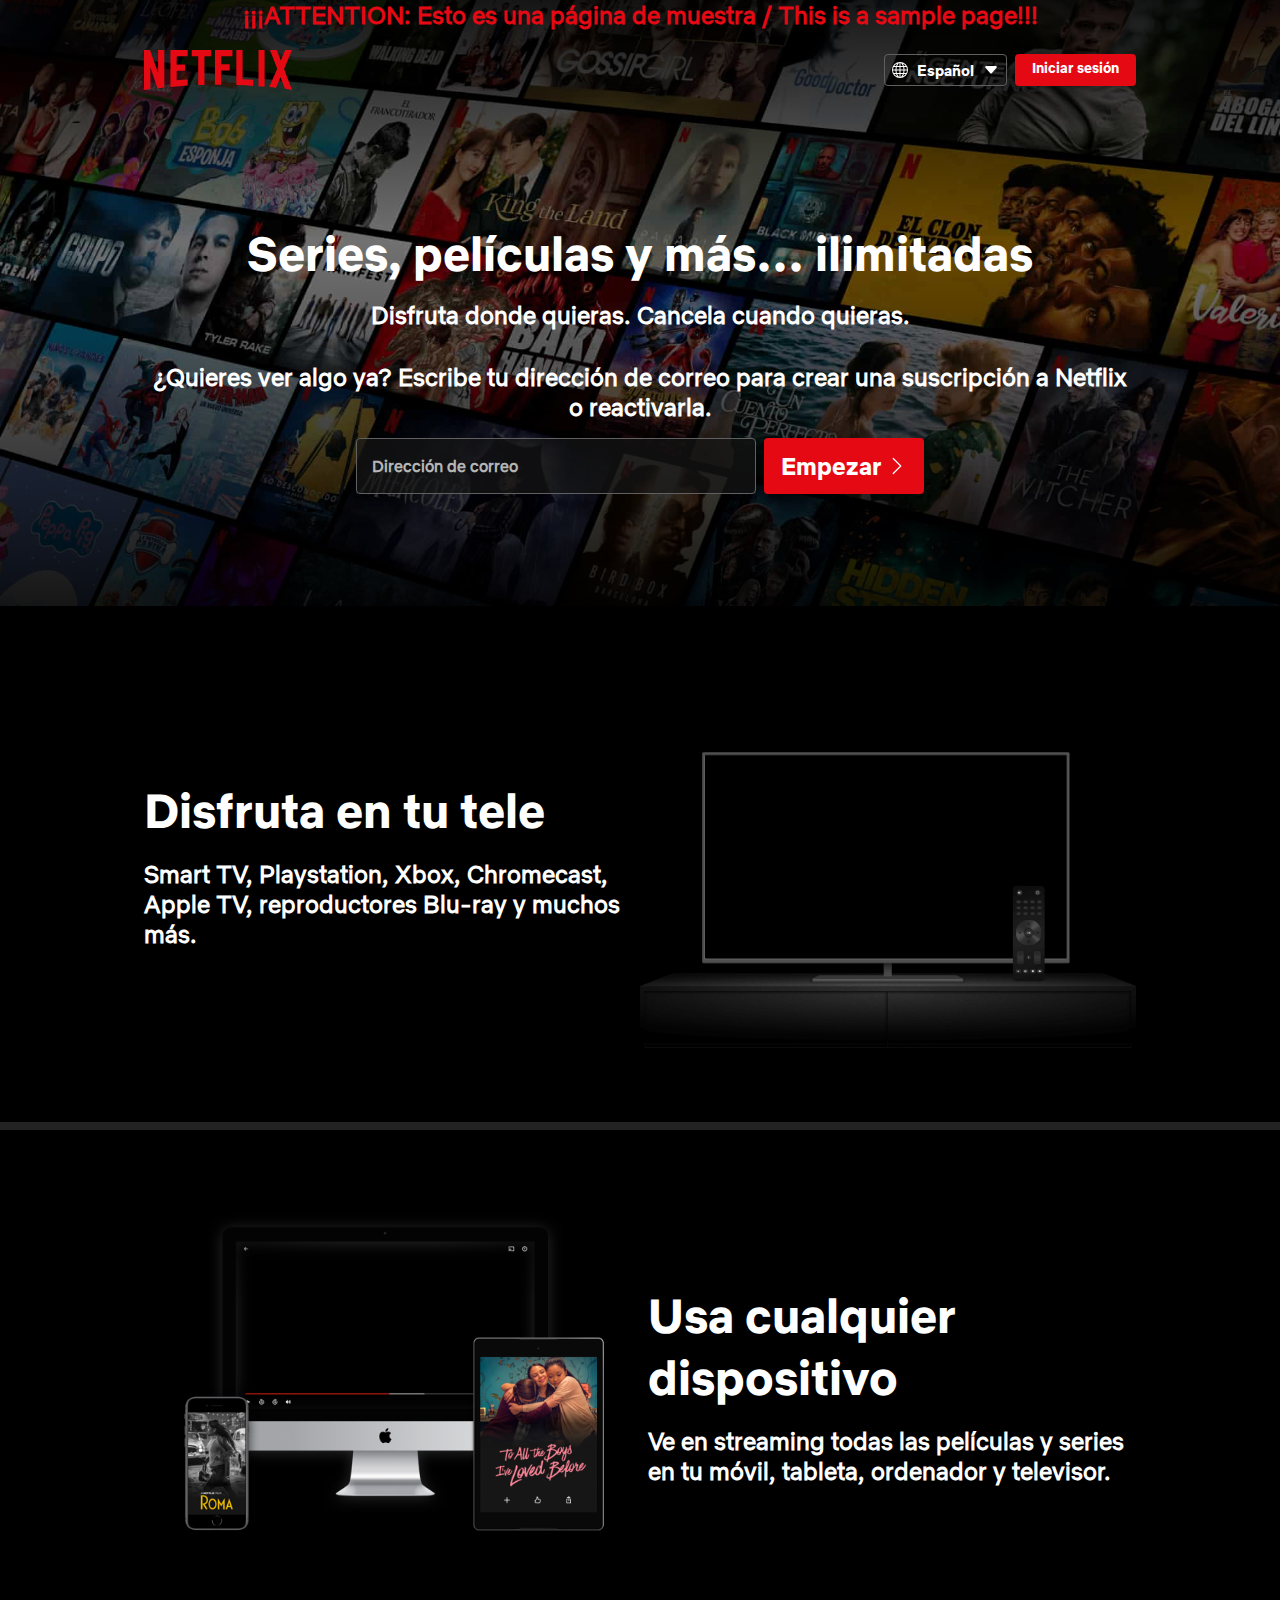
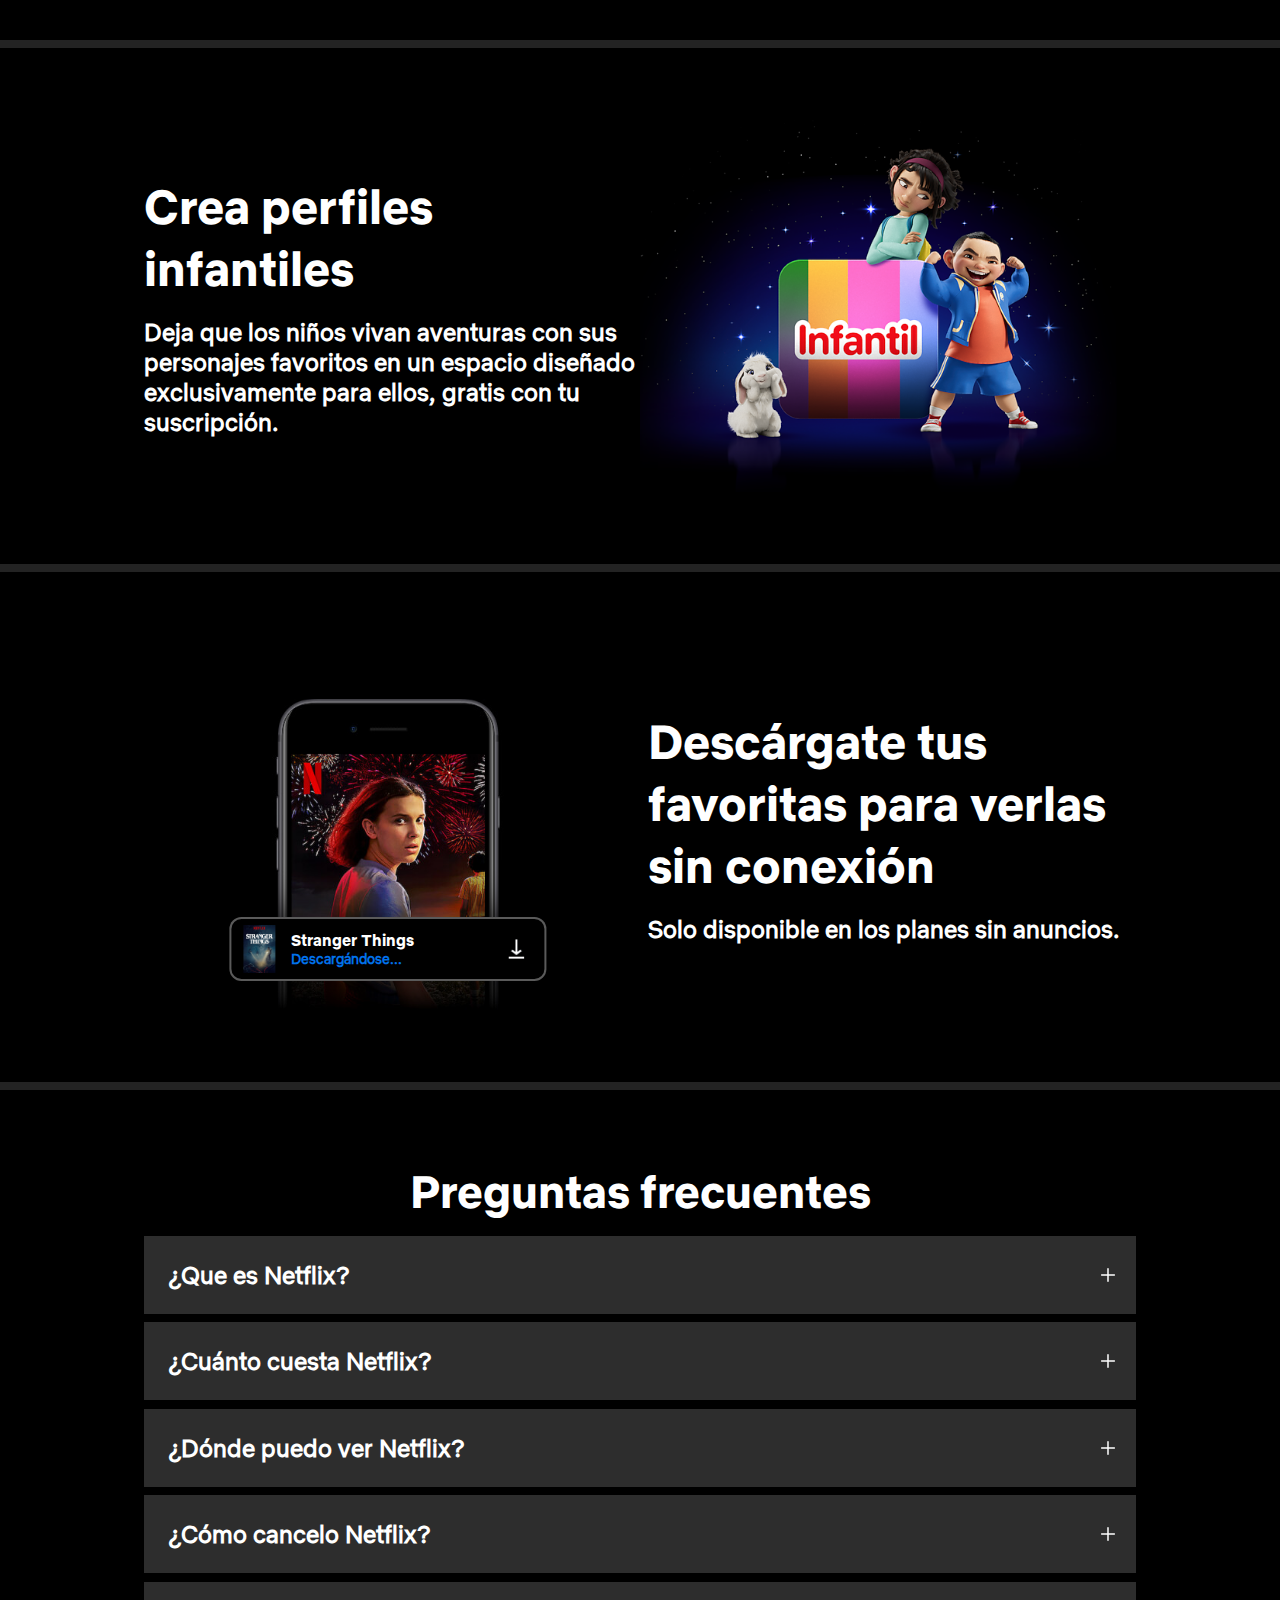
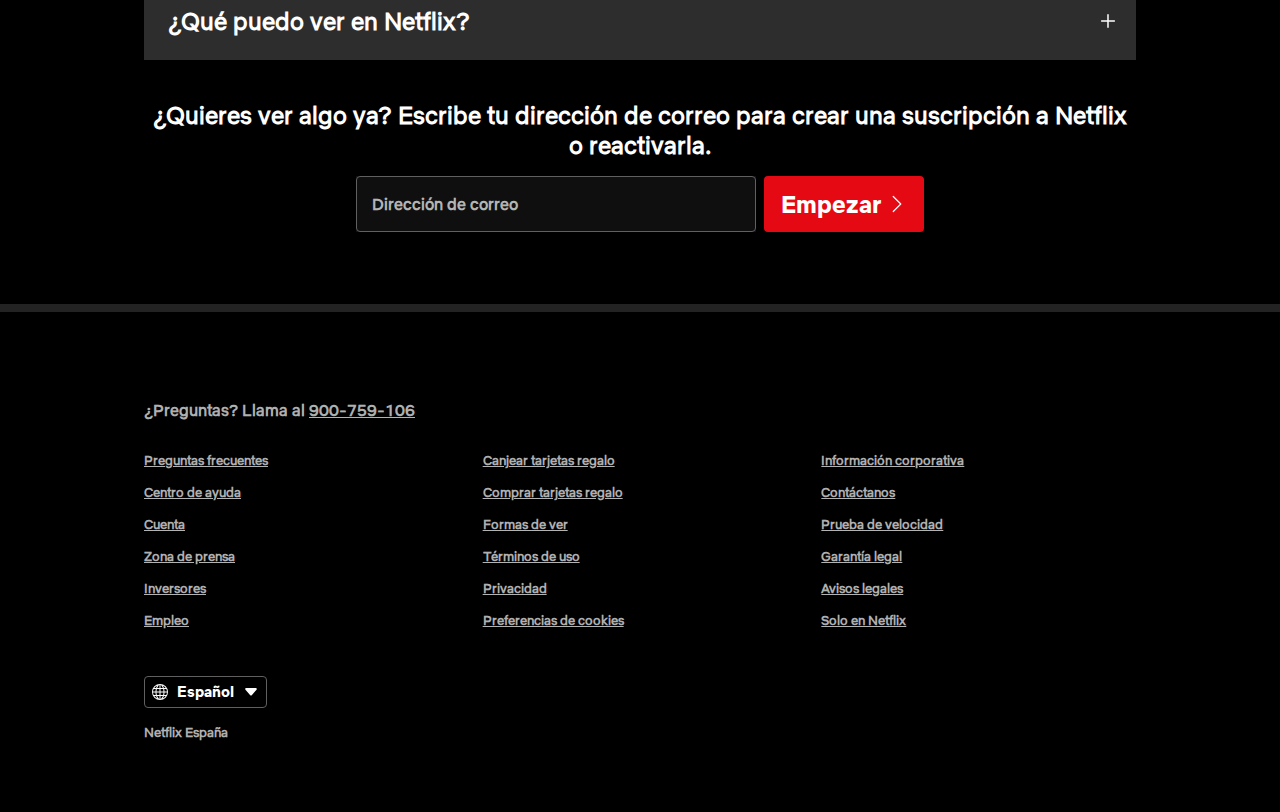
==== commit c8804ea6: "fixing video responsive & Finish validation login" ====
--- a/index.html
+++ b/index.html
@@ -1,325 +1,582 @@
 <!DOCTYPE html>
-<html lang="en">
-<head>
-    <meta charset="UTF-8">
-    <meta name="viewport" content="width=device-width, initial-scale=1.0">
+<html lang="es-ES">
+  <head>
+    <meta charset="UTF-8" />
+    <meta name="viewport" content="width=device-width, initial-scale=1.0" />
     <title>Netflix</title>
-    <link rel="stylesheet" href="css/app.css">
-    <link rel="stylesheet" href="css/fonts/stylesheet.css">
+    <link rel="stylesheet" href="css/app.css" />
+    <link rel="stylesheet" href="css/fonts/stylesheet.css" />
     <script defer src="app.js"></script>
-</head>
-<body>
-<header class="headerContainer">
-    <div class="headerFilter">
-    <div class="header">
-        <div class="header__logo">
+  </head>
+  <body>
+    <div class="container">
+      <div class="container__filter">
+        <header class="header">
+          <div class="header__logo">
             <a href="#" title="Netflix" class="header__a">
-                <svg viewBox="0 0 111 30" version="1.1" xmlns="http://www.w3.org/2000/svg" xmlns:xlink="http://www.w3.org/1999/xlink" aria-hidden="true" role="img" class="header__svg--logo">
-                    <g>
-                        <path d="M105.06233,14.2806261 L110.999156,30 C109.249227,29.7497422 107.500234,29.4366857 105.718437,29.1554972 L102.374168,20.4686475 L98.9371075,28.4375293 C97.2499766,28.1563408 95.5928391,28.061674 93.9057081,27.8432843 L99.9372012,14.0931671 L94.4680851,-5.68434189e-14 L99.5313525,-5.68434189e-14 L102.593495,7.87421502 L105.874965,-5.68434189e-14 L110.999156,-5.68434189e-14 L105.06233,14.2806261 Z M90.4686475,-5.68434189e-14 L85.8749649,-5.68434189e-14 L85.8749649,27.2499766 C87.3746368,27.3437061 88.9371075,27.4055675 90.4686475,27.5930265 L90.4686475,-5.68434189e-14 Z M81.9055207,26.93692 C77.7186241,26.6557316 73.5307901,26.4064111 69.250164,26.3117443 L69.250164,-5.68434189e-14 L73.9366389,-5.68434189e-14 L73.9366389,21.8745899 C76.6248008,21.9373887 79.3120255,22.1557784 81.9055207,22.2804387 L81.9055207,26.93692 Z M64.2496954,10.6561065 L64.2496954,15.3435186 L57.8442216,15.3435186 L57.8442216,25.9996251 L53.2186709,25.9996251 L53.2186709,-5.68434189e-14 L66.3436123,-5.68434189e-14 L66.3436123,4.68741213 L57.8442216,4.68741213 L57.8442216,10.6561065 L64.2496954,10.6561065 Z M45.3435186,4.68741213 L45.3435186,26.2498828 C43.7810479,26.2498828 42.1876465,26.2498828 40.6561065,26.3117443 L40.6561065,4.68741213 L35.8121661,4.68741213 L35.8121661,-5.68434189e-14 L50.2183897,-5.68434189e-14 L50.2183897,4.68741213 L45.3435186,4.68741213 Z M30.749836,15.5928391 C28.687787,15.5928391 26.2498828,15.5928391 24.4999531,15.6875059 L24.4999531,22.6562939 C27.2499766,22.4678976 30,22.2495079 32.7809542,22.1557784 L32.7809542,26.6557316 L19.812541,27.6876933 L19.812541,-5.68434189e-14 L32.7809542,-5.68434189e-14 L32.7809542,4.68741213 L24.4999531,4.68741213 L24.4999531,10.9991564 C26.3126816,10.9991564 29.0936358,10.9054269 30.749836,10.9054269 L30.749836,15.5928391 Z M4.78114163,12.9684132 L4.78114163,29.3429562 C3.09401069,29.5313525 1.59340144,29.7497422 0,30 L0,-5.68434189e-14 L4.4690224,-5.68434189e-14 L10.562377,17.0315868 L10.562377,-5.68434189e-14 L15.2497891,-5.68434189e-14 L15.2497891,28.061674 C13.5935889,28.3437998 11.906458,28.4375293 10.1246602,28.6868498 L4.78114163,12.9684132 Z">
-                        </path>
-                    </g>
+              <svg
+                viewBox="0 0 111 30"
+                version="1.1"
+                xmlns="http://www.w3.org/2000/svg"
+                xmlns:xlink="http://www.w3.org/1999/xlink"
+                aria-hidden="true"
+                role="img"
+                class="header__svg--logo"
+              >
+                <g>
+                  <path
+                    d="M105.06233,14.2806261 L110.999156,30 C109.249227,29.7497422 107.500234,29.4366857 105.718437,29.1554972 L102.374168,20.4686475 L98.9371075,28.4375293 C97.2499766,28.1563408 95.5928391,28.061674 93.9057081,27.8432843 L99.9372012,14.0931671 L94.4680851,-5.68434189e-14 L99.5313525,-5.68434189e-14 L102.593495,7.87421502 L105.874965,-5.68434189e-14 L110.999156,-5.68434189e-14 L105.06233,14.2806261 Z M90.4686475,-5.68434189e-14 L85.8749649,-5.68434189e-14 L85.8749649,27.2499766 C87.3746368,27.3437061 88.9371075,27.4055675 90.4686475,27.5930265 L90.4686475,-5.68434189e-14 Z M81.9055207,26.93692 C77.7186241,26.6557316 73.5307901,26.4064111 69.250164,26.3117443 L69.250164,-5.68434189e-14 L73.9366389,-5.68434189e-14 L73.9366389,21.8745899 C76.6248008,21.9373887 79.3120255,22.1557784 81.9055207,22.2804387 L81.9055207,26.93692 Z M64.2496954,10.6561065 L64.2496954,15.3435186 L57.8442216,15.3435186 L57.8442216,25.9996251 L53.2186709,25.9996251 L53.2186709,-5.68434189e-14 L66.3436123,-5.68434189e-14 L66.3436123,4.68741213 L57.8442216,4.68741213 L57.8442216,10.6561065 L64.2496954,10.6561065 Z M45.3435186,4.68741213 L45.3435186,26.2498828 C43.7810479,26.2498828 42.1876465,26.2498828 40.6561065,26.3117443 L40.6561065,4.68741213 L35.8121661,4.68741213 L35.8121661,-5.68434189e-14 L50.2183897,-5.68434189e-14 L50.2183897,4.68741213 L45.3435186,4.68741213 Z M30.749836,15.5928391 C28.687787,15.5928391 26.2498828,15.5928391 24.4999531,15.6875059 L24.4999531,22.6562939 C27.2499766,22.4678976 30,22.2495079 32.7809542,22.1557784 L32.7809542,26.6557316 L19.812541,27.6876933 L19.812541,-5.68434189e-14 L32.7809542,-5.68434189e-14 L32.7809542,4.68741213 L24.4999531,4.68741213 L24.4999531,10.9991564 C26.3126816,10.9991564 29.0936358,10.9054269 30.749836,10.9054269 L30.749836,15.5928391 Z M4.78114163,12.9684132 L4.78114163,29.3429562 C3.09401069,29.5313525 1.59340144,29.7497422 0,30 L0,-5.68434189e-14 L4.4690224,-5.68434189e-14 L10.562377,17.0315868 L10.562377,-5.68434189e-14 L15.2497891,-5.68434189e-14 L15.2497891,28.061674 C13.5935889,28.3437998 11.906458,28.4375293 10.1246602,28.6868498 L4.78114163,12.9684132 Z"
+                  ></path>
+                </g>
+              </svg>
+              <!-- <img src="source/img/Netflix_Logo_PMS.png" alt="Netflix_Logo" class="header__img"> -->
+            </a>
+          </div>
+
+          <nav class="header__nav">
+            <div class="lang">
+              <svg
+                xmlns="http://www.w3.org/2000/svg"
+                width="16"
+                height="16"
+                fill="currentColor"
+                class="lang__globesvg"
+                viewBox="0 0 16 16"
+              >
+                <path
+                  d="M0 8a8 8 0 1 1 16 0A8 8 0 0 1 0 8zm7.5-6.923c-.67.204-1.335.82-1.887 1.855A7.97 7.97 0 0 0 5.145 4H7.5V1.077zM4.09 4a9.267 9.267 0 0 1 .64-1.539 6.7 6.7 0 0 1 .597-.933A7.025 7.025 0 0 0 2.255 4H4.09zm-.582 3.5c.03-.877.138-1.718.312-2.5H1.674a6.958 6.958 0 0 0-.656 2.5h2.49zM4.847 5a12.5 12.5 0 0 0-.338 2.5H7.5V5H4.847zM8.5 5v2.5h2.99a12.495 12.495 0 0 0-.337-2.5H8.5zM4.51 8.5a12.5 12.5 0 0 0 .337 2.5H7.5V8.5H4.51zm3.99 0V11h2.653c.187-.765.306-1.608.338-2.5H8.5zM5.145 12c.138.386.295.744.468 1.068.552 1.035 1.218 1.65 1.887 1.855V12H5.145zm.182 2.472a6.696 6.696 0 0 1-.597-.933A9.268 9.268 0 0 1 4.09 12H2.255a7.024 7.024 0 0 0 3.072 2.472zM3.82 11a13.652 13.652 0 0 1-.312-2.5h-2.49c.062.89.291 1.733.656 2.5H3.82zm6.853 3.472A7.024 7.024 0 0 0 13.745 12H11.91a9.27 9.27 0 0 1-.64 1.539 6.688 6.688 0 0 1-.597.933zM8.5 12v2.923c.67-.204 1.335-.82 1.887-1.855.173-.324.33-.682.468-1.068H8.5zm3.68-1h2.146c.365-.767.594-1.61.656-2.5h-2.49a13.65 13.65 0 0 1-.312 2.5zm2.802-3.5a6.959 6.959 0 0 0-.656-2.5H12.18c.174.782.282 1.623.312 2.5h2.49zM11.27 2.461c.247.464.462.98.64 1.539h1.835a7.024 7.024 0 0 0-3.072-2.472c.218.284.418.598.597.933zM10.855 4a7.966 7.966 0 0 0-.468-1.068C9.835 1.897 9.17 1.282 8.5 1.077V4h2.355z"
+                />
+              </svg>
+              <select class="lang__select" id="header_select" name="langSelect">
+                <option selected="" label="Español" value="es-ES" lang="es">
+                  Español
+                </option>
+                <option label="English" value="en-EN" lang="en">English</option>
+              </select>
+              <svg
+                xmlns="http://www.w3.org/2000/svg"
+                width="16"
+                height="16"
+                fill="currentColor"
+                class="lang__arrowsvg"
+                viewBox="0 0 16 16"
+              >
+                <path
+                  d="M7.247 11.14 2.451 5.658C1.885 5.013 2.345 4 3.204 4h9.592a1 1 0 0 1 .753 1.659l-4.796 5.48a1 1 0 0 1-1.506 0z"
+                />
+              </svg>
+            </div>
+            <div class="header__divlogin">
+              <a href="login.html" title="iniciar sesión" class="header__login">
+                Iniciar sesión
+              </a>
+            </div>
+          </nav>
+        </header>
+        <section class="landing">
+          <h1 class="landing__h1">Series, películas y más… ilimitadas</h1>
+          <p class="landing__p">
+            Disfruta donde quieras. Cancela cuando quieras.
+          </p>
+          <div class="register">
+            <p class="register__p">
+              ¿Quieres ver algo ya? Escribe tu dirección de correo para crear
+              una suscripción a Netflix o reactivarla.
+            </p>
+            <form
+              action="#"
+              method="post"
+              class="register__form"
+              autocomplete="off"
+            >
+              <div class="register__container">
+                <div class="register__div--input">
+                  <label for="email" class="register__label"
+                    >Dirección de correo</label
+                  >
+                  <input
+                    class="register__input"
+                    type="email"
+                    name="email"
+                    id="email"
+                  />
+                </div>
+                <div class="register__validation">
+                  <svg
+                    xmlns="http://www.w3.org/2000/svg"
+                    width="16"
+                    height="16"
+                    fill="currentColor"
+                    class="register__svg--circle"
+                    viewBox="0 0 16 16"
+                  >
+                    <path
+                      d="M8 15A7 7 0 1 1 8 1a7 7 0 0 1 0 14zm0 1A8 8 0 1 0 8 0a8 8 0 0 0 0 16z"
+                    />
+                    <path
+                      d="M4.646 4.646a.5.5 0 0 1 .708 0L8 7.293l2.646-2.647a.5.5 0 0 1 .708.708L8.707 8l2.647 2.646a.5.5 0 0 1-.708.708L8 8.707l-2.646 2.647a.5.5 0 0 1-.708-.708L7.293 8 4.646 5.354a.5.5 0 0 1 0-.708z"
+                    />
+                  </svg>
+                  <span id="valMessage"></span>
+                </div>
+              </div>
+              <button class="register__btn">
+                Empezar
+                <div class="register__div">
+                  <svg
+                    xmlns="http://www.w3.org/2000/svg"
+                    width="20"
+                    height="20"
+                    fill="currentColor"
+                    class="register__svg"
+                    viewBox="0 0 16 16"
+                  >
+                    <path
+                      fill-rule="evenodd"
+                      d="M4.646 1.646a.5.5 0 0 1 .708 0l6 6a.5.5 0 0 1 0 .708l-6 6a.5.5 0 0 1-.708-.708L10.293 8 4.646 2.354a.5.5 0 0 1 0-.708z"
+                    />
+                  </svg>
+                </div>
+              </button>
+            </form>
+          </div>
+        </section>
+      </div>
+    </div>
+
+    <main class="main">
+      <section class="specs">
+        <div class="specs__col">
+          <h2 class="specs__h2">Disfruta en tu tele</h2>
+          <p class="specs__p">
+            Smart TV, Playstation, Xbox, Chromecast, Apple TV, reproductores
+            Blu-ray y muchos más.
+          </p>
+        </div>
+        <div class="specs__col div-img">
+          <img class="specs__img" src="source/img/tv.png" alt="tv" />
+          <div class="specs__div-video">
+            <video
+              class="specs__video"
+              data-uia="nmhp-card-animation-asset-video"
+              autoplay=""
+              playsinline=""
+              muted=""
+              loop=""
+            >
+              <source
+                src="https://assets.nflxext.com/ffe/siteui/acquisition/ourStory/fuji/desktop/video-tv-0819.m4v"
+                type="video/mp4"
+              />
+            </video>
+          </div>
+        </div>
+      </section>
+
+      <div class="separador"></div>
+
+      <section class="specs inverted">
+        <div class="specs__col">
+          <h2 class="specs__h2">Usa cualquier dispositivo</h2>
+          <p class="specs__p">
+            Ve en streaming todas las películas y series en tu móvil, tableta,
+            ordenador y televisor.
+          </p>
+        </div>
+        <div class="specs__col div-img">
+          <img
+            class="specs__img"
+            src="source/img/device-pile.png"
+            alt="devices"
+          />
+          <div class="specs__div-video video-devices">
+            <video
+              class="specs__video"
+              data-uia="nmhp-card-animation-asset-video"
+              autoplay=""
+              playsinline=""
+              muted=""
+              loop=""
+            >
+              <source
+                src="https://assets.nflxext.com/ffe/siteui/acquisition/ourStory/fuji/desktop/video-devices.m4v"
+                type="video/mp4"
+              />
+            </video>
+          </div>
+        </div>
+      </section>
+
+      <div class="separador"></div>
+
+      <section class="specs">
+        <div class="specs__col">
+          <h2 class="specs__h2">Crea perfiles infantiles</h2>
+          <p class="specs__p">
+            Deja que los niños vivan aventuras con sus personajes favoritos en
+            un espacio diseñado exclusivamente para ellos, gratis con tu
+            suscripción.
+          </p>
+        </div>
+        <div class="specs__col div-img">
+          <img
+            class="specs__img"
+            src="source/img/infantil.png"
+            alt="infantil"
+          />
+        </div>
+      </section>
+
+      <div class="separador"></div>
+
+      <section class="specs inverted">
+        <div class="specs__col">
+          <h2 class="specs__h2">
+            Descárgate tus favoritas para verlas sin conexión
+          </h2>
+          <p class="specs__p">Solo disponible en los planes sin anuncios.</p>
+        </div>
+        <div class="specs__col div-img">
+          <img
+            class="specs__img"
+            src="source/img/mobile-0819.jpg"
+            alt="stranger things"
+          />
+          <div class="animation">
+            <div>
+              <img
+                class="animation__img"
+                src="source/img/boxshot.png"
+                alt="stranger thingscover"
+              />
+            </div>
+            <div class="animation__div">
+              <p class="animation__p">Stranger Things</p>
+              <p class="animation__p--blue">Descargándose...</p>
+            </div>
+            <div>
+              <img
+                class="animation__img"
+                src="source/img/download-icon.gif"
+                alt="download_gif"
+              />
+            </div>
+          </div>
+        </div>
+      </section>
+
+      <div class="separador"></div>
+
+      <div class="faq">
+        <h2 class="faq__h2">Preguntas frecuentes</h2>
+        <ul class="faq__ul">
+          <li class="faq__li">
+            <button class="faq__btn">
+              <span class="faq__span">¿Que es Netflix?</span>
+              <svg
+                class="faq__svg"
+                xmlns="http://www.w3.org/2000/svg"
+                width="16"
+                height="16"
+                fill="currentColor"
+                viewBox="0 0 16 16"
+              >
+                <path
+                  d="M4.646 4.646a.5.5 0 0 1 .708 0L8 7.293l2.646-2.647a.5.5 0 0 1 .708.708L8.707 8l2.647 2.646a.5.5 0 0 1-.708.708L8 8.707l-2.646 2.647a.5.5 0 0 1-.708-.708L7.293 8 4.646 5.354a.5.5 0 0 1 0-.708z"
+                />
+              </svg>
+            </button>
+            <div class="faq__info">
+              <p class="faq__p">
+                Netflix es un servicio de streaming que ofrece una amplia
+                variedad de series, películas, títulos de anime, documentales y
+                otros contenidos premiados en miles de dispositivos conectados a
+                internet.
+              </p>
+              <p class="faq__p">
+                Puedes ver todo lo que quieras, cuando quieras, por una tarifa
+                mensual reducida. ¡Siempre hay algo nuevo que descubrir, y cada
+                semana se añaden nuevas series y películas!
+              </p>
+            </div>
+          </li>
+          <li class="faq__li">
+            <button class="faq__btn">
+              <span class="faq__span">¿Cuánto cuesta Netflix?</span>
+              <svg
+                class="faq__svg"
+                xmlns="http://www.w3.org/2000/svg"
+                width="16"
+                height="16"
+                fill="currentColor"
+                viewBox="0 0 16 16"
+              >
+                <path
+                  d="M4.646 4.646a.5.5 0 0 1 .708 0L8 7.293l2.646-2.647a.5.5 0 0 1 .708.708L8.707 8l2.647 2.646a.5.5 0 0 1-.708.708L8 8.707l-2.646 2.647a.5.5 0 0 1-.708-.708L7.293 8 4.646 5.354a.5.5 0 0 1 0-.708z"
+                />
+              </svg>
+            </button>
+            <div class="faq__info">
+              <p class="faq__p">
+                Disfruta de Netflix en tu smartphone, tableta, Smart TV,
+                ordenador o dispositivo de streaming, todo por una tarifa
+                mensual fija. Planes desde 5,49 € a 17,99 € al mes. Sin cargos
+                adicionales ni contratos.
+              </p>
+            </div>
+          </li>
+          <li class="faq__li">
+            <button class="faq__btn">
+              <span class="faq__span">¿Dónde puedo ver Netflix?</span>
+              <svg
+                class="faq__svg"
+                xmlns="http://www.w3.org/2000/svg"
+                width="16"
+                height="16"
+                fill="currentColor"
+                viewBox="0 0 16 16"
+              >
+                <path
+                  d="M4.646 4.646a.5.5 0 0 1 .708 0L8 7.293l2.646-2.647a.5.5 0 0 1 .708.708L8.707 8l2.647 2.646a.5.5 0 0 1-.708.708L8 8.707l-2.646 2.647a.5.5 0 0 1-.708-.708L7.293 8 4.646 5.354a.5.5 0 0 1 0-.708z"
+                />
+              </svg>
+            </button>
+            <div class="faq__info">
+              <p class="faq__p">
+                Disfruta donde quieras y cuando quieras. Inicia sesión con tu
+                cuenta de Netflix para disfrutar al instante de todo el
+                contenido de netflix.com desde tu ordenador personal o en
+                cualquier dispositivo conectado a internet que ofrezca la
+                aplicación de Netflix, entre ellos, smart TV, smartphones,
+                tabletas, reproductores multimedia de streaming y consolas de
+                juegos.
+              </p>
+              <p class="faq__p">
+                También puedes descargar tus series favoritas con la aplicación
+                de iOS, Android o Windows 10. Utiliza las descargas para ver
+                títulos dondequiera que vayas y cuando no dispongas de conexión
+                a internet. Netflix siempre te acompaña.
+              </p>
+            </div>
+          </li>
+          <li class="faq__li">
+            <button class="faq__btn">
+              <span class="faq__span">¿Cómo cancelo Netflix?</span>
+              <svg
+                class="faq__svg"
+                class="faq__svg"
+                xmlns="http://www.w3.org/2000/svg"
+                width="16"
+                height="16"
+                fill="currentColor"
+                viewBox="0 0 16 16"
+              >
+                <path
+                  d="M4.646 4.646a.5.5 0 0 1 .708 0L8 7.293l2.646-2.647a.5.5 0 0 1 .708.708L8.707 8l2.647 2.646a.5.5 0 0 1-.708.708L8 8.707l-2.646 2.647a.5.5 0 0 1-.708-.708L7.293 8 4.646 5.354a.5.5 0 0 1 0-.708z"
+                />
+              </svg>
+            </button>
+            <div class="faq__info">
+              <p class="faq__p">
+                Netflix es flexible. Sin contratos liosos ni compromisos. Puedes
+                cancelar fácilmente tu cuenta en línea con tan solo dos clics.
+                Sin cargos por cancelación: activa o cancela tu cuenta en
+                cualquier momento.
+              </p>
+            </div>
+          </li>
+          <li class="faq__li">
+            <button class="faq__btn">
+              <span class="faq__span">¿Qué puedo ver en Netflix?</span>
+              <svg
+                class="faq__svg"
+                xmlns="http://www.w3.org/2000/svg"
+                width="16"
+                height="16"
+                fill="currentColor"
+                class="bi bi-x"
+                viewBox="0 0 16 16"
+              >
+                <path
+                  d="M4.646 4.646a.5.5 0 0 1 .708 0L8 7.293l2.646-2.647a.5.5 0 0 1 .708.708L8.707 8l2.647 2.646a.5.5 0 0 1-.708.708L8 8.707l-2.646 2.647a.5.5 0 0 1-.708-.708L7.293 8 4.646 5.354a.5.5 0 0 1 0-.708z"
+                />
+              </svg>
+            </button>
+            <div class="faq__info">
+              <p class="faq__p">
+                Netflix dispone de una amplia biblioteca de originales de
+                Netflix galardonados, títulos de anime, series de TV,
+                documentales, largometrajes y otros contenidos. Ve todo el
+                contenido que quieras, cuando quieras.
+              </p>
+            </div>
+          </li>
+        </ul>
+        <div class="register">
+          <p class="register__p">
+            ¿Quieres ver algo ya? Escribe tu dirección de correo para crear una
+            suscripción a Netflix o reactivarla.
+          </p>
+          <form
+            action=""
+            method="post"
+            class="register__form"
+            autocomplete="off"
+          >
+            <div class="register__container">
+              <div class="register__div--input">
+                <label for="email" class="register__label"
+                  >Dirección de correo</label
+                >
+                <input
+                  class="register__input"
+                  type="email"
+                  name="email"
+                  id="email"
+                />
+              </div>
+              <div class="register__validation">
+                <svg
+                  xmlns="http://www.w3.org/2000/svg"
+                  width="16"
+                  height="16"
+                  fill="currentColor"
+                  class="register__svg--circle"
+                  viewBox="0 0 16 16"
+                >
+                  <path
+                    d="M8 15A7 7 0 1 1 8 1a7 7 0 0 1 0 14zm0 1A8 8 0 1 0 8 0a8 8 0 0 0 0 16z"
+                  />
+                  <path
+                    d="M4.646 4.646a.5.5 0 0 1 .708 0L8 7.293l2.646-2.647a.5.5 0 0 1 .708.708L8.707 8l2.647 2.646a.5.5 0 0 1-.708.708L8 8.707l-2.646 2.647a.5.5 0 0 1-.708-.708L7.293 8 4.646 5.354a.5.5 0 0 1 0-.708z"
+                  />
                 </svg>
-            <!-- <img src="source/img/Netflix_Logo_PMS.png" alt="Netflix_Logo" class="header__img"> -->
-            </a>
-        </div>
-       
-        <nav class="header__nav">
-            <div class="lang">
-                <svg xmlns="http://www.w3.org/2000/svg" width="16" height="16" fill="currentColor" class="lang__globesvg" viewBox="0 0 16 16">
-                    <path d="M0 8a8 8 0 1 1 16 0A8 8 0 0 1 0 8zm7.5-6.923c-.67.204-1.335.82-1.887 1.855A7.97 7.97 0 0 0 5.145 4H7.5V1.077zM4.09 4a9.267 9.267 0 0 1 .64-1.539 6.7 6.7 0 0 1 .597-.933A7.025 7.025 0 0 0 2.255 4H4.09zm-.582 3.5c.03-.877.138-1.718.312-2.5H1.674a6.958 6.958 0 0 0-.656 2.5h2.49zM4.847 5a12.5 12.5 0 0 0-.338 2.5H7.5V5H4.847zM8.5 5v2.5h2.99a12.495 12.495 0 0 0-.337-2.5H8.5zM4.51 8.5a12.5 12.5 0 0 0 .337 2.5H7.5V8.5H4.51zm3.99 0V11h2.653c.187-.765.306-1.608.338-2.5H8.5zM5.145 12c.138.386.295.744.468 1.068.552 1.035 1.218 1.65 1.887 1.855V12H5.145zm.182 2.472a6.696 6.696 0 0 1-.597-.933A9.268 9.268 0 0 1 4.09 12H2.255a7.024 7.024 0 0 0 3.072 2.472zM3.82 11a13.652 13.652 0 0 1-.312-2.5h-2.49c.062.89.291 1.733.656 2.5H3.82zm6.853 3.472A7.024 7.024 0 0 0 13.745 12H11.91a9.27 9.27 0 0 1-.64 1.539 6.688 6.688 0 0 1-.597.933zM8.5 12v2.923c.67-.204 1.335-.82 1.887-1.855.173-.324.33-.682.468-1.068H8.5zm3.68-1h2.146c.365-.767.594-1.61.656-2.5h-2.49a13.65 13.65 0 0 1-.312 2.5zm2.802-3.5a6.959 6.959 0 0 0-.656-2.5H12.18c.174.782.282 1.623.312 2.5h2.49zM11.27 2.461c.247.464.462.98.64 1.539h1.835a7.024 7.024 0 0 0-3.072-2.472c.218.284.418.598.597.933zM10.855 4a7.966 7.966 0 0 0-.468-1.068C9.835 1.897 9.17 1.282 8.5 1.077V4h2.355z"/>
+                <span id="valMessage"></span>
+              </div>
+            </div>
+            <button class="register__btn" type="submit">
+              Empezar
+              <div class="register__div">
+                <svg
+                  xmlns="http://www.w3.org/2000/svg"
+                  width="20"
+                  height="20"
+                  fill="currentColor"
+                  class="register__svg"
+                  viewBox="0 0 16 16"
+                >
+                  <path
+                    fill-rule="evenodd"
+                    d="M4.646 1.646a.5.5 0 0 1 .708 0l6 6a.5.5 0 0 1 0 .708l-6 6a.5.5 0 0 1-.708-.708L10.293 8 4.646 2.354a.5.5 0 0 1 0-.708z"
+                  />
                 </svg>
-                <select class="lang__select" id="header_select" name="langSelect">
-                    <option selected="" label="Español" value="es-ES" lang="es">Español</option>
-                    <option label="English" value="en-ES" lang="en">English</option>
-                </select>
-                <svg xmlns="http://www.w3.org/2000/svg" width="16" height="16" fill="currentColor" class="lang__arrowsvg" viewBox="0 0 16 16">
-                    <path d="M7.247 11.14 2.451 5.658C1.885 5.013 2.345 4 3.204 4h9.592a1 1 0 0 1 .753 1.659l-4.796 5.48a1 1 0 0 1-1.506 0z"/>
-                </svg>
-            </div>  
-            <div class="header__divlogin">
-                <a href="https://www.netflix.com/es/login" title="iniciar sesión" class="header__login">
-                    Iniciar sesión
-                </a>
-            </div>
-        </nav>
-    </div>
-        <section class="landing">
-            <h1 class="landing__h1">Series, películas y más… ilimitadas</h1>
-            <p class="landing__p">Disfruta donde quieras. Cancela cuando quieras.</p>
-            <div class="register">
-                <p class="register__p">¿Quieres ver algo ya? Escribe tu dirección de correo para crear una suscripción a Netflix o reactivarla.</p>
-                <form action="" method="post" class="register__form" autocomplete="off">
-                    <div class="register__container">
-                        <div class="register__div--input">
-                        <label for="email" class="register__label">Dirección de correo</label>
-                            <input class="register__input" type="email" name="email" id="email">
-                        </div>
-                        <div class="register__validation">
-                            <svg xmlns="http://www.w3.org/2000/svg" width="16" height="16" fill="currentColor" class="register__svg--circle" viewBox="0 0 16 16">
-                                <path d="M8 15A7 7 0 1 1 8 1a7 7 0 0 1 0 14zm0 1A8 8 0 1 0 8 0a8 8 0 0 0 0 16z"/>
-                                <path d="M4.646 4.646a.5.5 0 0 1 .708 0L8 7.293l2.646-2.647a.5.5 0 0 1 .708.708L8.707 8l2.647 2.646a.5.5 0 0 1-.708.708L8 8.707l-2.646 2.647a.5.5 0 0 1-.708-.708L7.293 8 4.646 5.354a.5.5 0 0 1 0-.708z"/>
-                            </svg>
-                            <span id="valMessage"></span>
-                        </div>
-                    </div>
-                    <button class="register__btn" type="submit">
-                        Empezar
-                        <div class="register__div">
-                            <svg xmlns="http://www.w3.org/2000/svg" width="20" height="20" fill="currentColor" class="register__svg" viewBox="0 0 16 16">
-                                <path fill-rule="evenodd" d="M4.646 1.646a.5.5 0 0 1 .708 0l6 6a.5.5 0 0 1 0 .708l-6 6a.5.5 0 0 1-.708-.708L10.293 8 4.646 2.354a.5.5 0 0 1 0-.708z"/>
-                            </svg> 
-                        </div>
-                    </button> 
-                </form>
-            </div>
-        </section>
-    </div>
-</header>
-
-    <main class="main">
-
-        <section class="specs">
-            <div class="specs__col">
-                <h2 class="specs__h2">Disfruta en tu tele</h2>
-                <p class="specs__p">Smart TV, Playstation, Xbox, Chromecast, Apple TV, reproductores Blu-ray y muchos más.</p>
-            </div>
-            <div class="specs__col div-img">
-                <img class="specs__img" src="source/img/tv.png" alt="tv">
-                <div class="specs__div-video">
-                    <video class="specs__video" data-uia="nmhp-card-animation-asset-video" autoplay="" playsinline="" muted="" loop="">
-                        <source src="https://assets.nflxext.com/ffe/siteui/acquisition/ourStory/fuji/desktop/video-tv-0819.m4v" type="video/mp4">
-                    </video>
-                </div>
-            </div>
-        </section>
-
-        <div class="separador"></div>
-
-        <section class="specs inverted">
-            <div class="specs__col">
-                <h2 class="specs__h2">Usa cualquier dispositivo</h2>
-                <p class="specs__p">
-                    Ve en streaming todas las películas y series en tu móvil, tableta, ordenador y televisor.</p>
-            </div>
-            <div class="specs__col div-img">
-                <img class="specs__img" src="source/img/device-pile.png" alt="devices">
-                <div class="specs__div-video video-devices">
-                    <video class="specs__video" data-uia="nmhp-card-animation-asset-video" autoplay="" playsinline="" muted="" loop="">
-                        <source src="https://assets.nflxext.com/ffe/siteui/acquisition/ourStory/fuji/desktop/video-devices.m4v" type="video/mp4">
-                    </video>
-                </div>
-            </div>
-        </section>
-
-        <div class="separador"></div>
-
-        <section class="specs">
-            <div class="specs__col">
-                <h2 class="specs__h2">Crea perfiles infantiles</h2>
-                <p class="specs__p">Deja que los niños vivan aventuras con sus personajes favoritos en un espacio diseñado exclusivamente para ellos, gratis con tu suscripción.</p>
-            </div>
-            <div class="specs__col div-img">
-                <img class="specs__img" src="source/img/infantil.png" alt="infantil">
-            </div>
-        </section>
-
-        <div class="separador"></div>
-
-        <section class="specs inverted">
-            <div class="specs__col">
-                <h2 class="specs__h2">Descárgate tus favoritas para verlas sin conexión</h2>
-                <p class="specs__p">Solo disponible en los planes sin anuncios.</p>
-            </div>
-            <div class="specs__col div-img">
-                <img class="specs__img" src="source/img/mobile-0819.jpg" alt="stranger things">
-                <div class="animation">
-                    <div>
-                        <img class="animation__img" src="source/img/boxshot.png" alt="stranger thingscover">
-                    </div>
-                    <div class="animation__div">
-                        <p class="animation__p">Stranger Things</p>
-                        <p class="animation__p--blue">Descargándose...</p>
-                    </div>
-                    <div>
-                        <img class="animation__img" src="source/img/download-icon.gif" alt="download_gif">
-                    </div>
-                </div>
-            </div>
-        </section>
-
-        <div class="separador"></div>
-        
-        <div class="faq">
-            <h2 class="faq__h2">Preguntas frecuentes</h2>
-                <ul class="faq__ul">
-                    <li class="faq__li">
-                        <button class="faq__btn">
-                            <span class="faq__span">¿Que es Netflix?</span>
-                            <svg class="faq__svg" xmlns="http://www.w3.org/2000/svg" width="16" height="16" fill="currentColor" viewBox="0 0 16 16">
-                                <path d="M4.646 4.646a.5.5 0 0 1 .708 0L8 7.293l2.646-2.647a.5.5 0 0 1 .708.708L8.707 8l2.647 2.646a.5.5 0 0 1-.708.708L8 8.707l-2.646 2.647a.5.5 0 0 1-.708-.708L7.293 8 4.646 5.354a.5.5 0 0 1 0-.708z"/>
-                              </svg>
-                        </button>
-                        <div class="faq__info">
-                            <p class="faq__p">Netflix es un servicio de streaming que ofrece una amplia variedad de series, películas, títulos de anime, documentales y otros contenidos premiados en miles de dispositivos conectados a internet.</p>
-                            <p class="faq__p">Puedes ver todo lo que quieras, cuando quieras, por una tarifa mensual reducida. ¡Siempre hay algo nuevo que descubrir, y cada semana se añaden nuevas series y películas!</p>
-                        </div>
-                    </li>
-                    <li class="faq__li">
-                        <button class="faq__btn">
-                            <span class="faq__span">¿Cuánto cuesta Netflix?</span>
-                            <svg class="faq__svg" xmlns="http://www.w3.org/2000/svg" width="16" height="16" fill="currentColor" viewBox="0 0 16 16">
-                                <path d="M4.646 4.646a.5.5 0 0 1 .708 0L8 7.293l2.646-2.647a.5.5 0 0 1 .708.708L8.707 8l2.647 2.646a.5.5 0 0 1-.708.708L8 8.707l-2.646 2.647a.5.5 0 0 1-.708-.708L7.293 8 4.646 5.354a.5.5 0 0 1 0-.708z"/>
-                              </svg>
-                        </button>
-                        <div class="faq__info">
-                            <p class="faq__p">Disfruta de Netflix en tu smartphone, tableta, Smart TV, ordenador o dispositivo de streaming, todo por una tarifa mensual fija. Planes desde 5,49 € a 17,99 € al mes. Sin cargos adicionales ni contratos.</p>
-                        </div>
-                    </li>
-                    <li class="faq__li">
-                        <button class="faq__btn">
-                            <span class="faq__span">¿Dónde puedo ver Netflix?</span>
-                            <svg class="faq__svg" xmlns="http://www.w3.org/2000/svg" width="16" height="16" fill="currentColor" viewBox="0 0 16 16">
-                                <path d="M4.646 4.646a.5.5 0 0 1 .708 0L8 7.293l2.646-2.647a.5.5 0 0 1 .708.708L8.707 8l2.647 2.646a.5.5 0 0 1-.708.708L8 8.707l-2.646 2.647a.5.5 0 0 1-.708-.708L7.293 8 4.646 5.354a.5.5 0 0 1 0-.708z"/>
-                              </svg>
-                        </button>
-                        <div class="faq__info" >
-                            <p class="faq__p">Disfruta donde quieras y cuando quieras. Inicia sesión con tu cuenta de Netflix para disfrutar al instante de todo el contenido de netflix.com desde tu ordenador personal o en cualquier dispositivo conectado a internet que ofrezca la aplicación de Netflix, entre ellos, smart TV, smartphones, tabletas, reproductores multimedia de streaming y consolas de juegos.</p>
-                            <p class="faq__p">También puedes descargar tus series favoritas con la aplicación de iOS, Android o Windows 10. Utiliza las descargas para ver títulos dondequiera que vayas y cuando no dispongas de conexión a internet. Netflix siempre te acompaña.</p>
-                        </div>
-                    </li>
-                    <li class="faq__li">
-                        <button class="faq__btn">
-                            <span class="faq__span">¿Cómo cancelo Netflix?</span>
-                            <svg class="faq__svg" class="faq__svg"xmlns="http://www.w3.org/2000/svg" width="16" height="16" fill="currentColor" viewBox="0 0 16 16">
-                                <path d="M4.646 4.646a.5.5 0 0 1 .708 0L8 7.293l2.646-2.647a.5.5 0 0 1 .708.708L8.707 8l2.647 2.646a.5.5 0 0 1-.708.708L8 8.707l-2.646 2.647a.5.5 0 0 1-.708-.708L7.293 8 4.646 5.354a.5.5 0 0 1 0-.708z"/>
-                              </svg>
-                        </button>
-                        <div class="faq__info">
-                            <p class="faq__p">Netflix es flexible. Sin contratos liosos ni compromisos. Puedes cancelar fácilmente tu cuenta en línea con tan solo dos clics. Sin cargos por cancelación: activa o cancela tu cuenta en cualquier momento.</p>
-                        </div>
-                    </li>
-                    <li class="faq__li">
-                        <button class="faq__btn">
-                            <span class="faq__span">¿Qué puedo ver en Netflix?</span>
-                            <svg class="faq__svg" xmlns="http://www.w3.org/2000/svg" width="16" height="16" fill="currentColor" class="bi bi-x" viewBox="0 0 16 16">
-                                <path d="M4.646 4.646a.5.5 0 0 1 .708 0L8 7.293l2.646-2.647a.5.5 0 0 1 .708.708L8.707 8l2.647 2.646a.5.5 0 0 1-.708.708L8 8.707l-2.646 2.647a.5.5 0 0 1-.708-.708L7.293 8 4.646 5.354a.5.5 0 0 1 0-.708z"/>
-                              </svg>
-                        </button>
-                        <div class="faq__info">
-                            <p class="faq__p">Netflix dispone de una amplia biblioteca de originales de Netflix galardonados, títulos de anime, series de TV, documentales, largometrajes y otros contenidos. Ve todo el contenido que quieras, cuando quieras.</p>
-                        </div>
-                    </li>
-                </ul>
-                <div class="register">
-                    <p class="register__p">¿Quieres ver algo ya? Escribe tu dirección de correo para crear una suscripción a Netflix o reactivarla.</p>
-                    <form action="" method="post" class="register__form" autocomplete="off">
-                        <div class="register__container">
-                            <div class="register__div--input">
-                            <label for="email" class="register__label">Dirección de correo</label>
-                                <input class="register__input" type="email" name="email" id="email">
-                            </div>
-                            <div class="register__validation">
-                                <svg xmlns="http://www.w3.org/2000/svg" width="16" height="16" fill="currentColor" class="register__svg--circle" viewBox="0 0 16 16">
-                                    <path d="M8 15A7 7 0 1 1 8 1a7 7 0 0 1 0 14zm0 1A8 8 0 1 0 8 0a8 8 0 0 0 0 16z"/>
-                                    <path d="M4.646 4.646a.5.5 0 0 1 .708 0L8 7.293l2.646-2.647a.5.5 0 0 1 .708.708L8.707 8l2.647 2.646a.5.5 0 0 1-.708.708L8 8.707l-2.646 2.647a.5.5 0 0 1-.708-.708L7.293 8 4.646 5.354a.5.5 0 0 1 0-.708z"/>
-                                </svg>
-                                <span id="valMessage"></span>
-                            </div>
-                        </div>
-                        <button class="register__btn" type="submit">
-                            Empezar
-                            <div class="register__div">
-                                <svg xmlns="http://www.w3.org/2000/svg" width="20" height="20" fill="currentColor" class="register__svg" viewBox="0 0 16 16">
-                                    <path fill-rule="evenodd" d="M4.646 1.646a.5.5 0 0 1 .708 0l6 6a.5.5 0 0 1 0 .708l-6 6a.5.5 0 0 1-.708-.708L10.293 8 4.646 2.354a.5.5 0 0 1 0-.708z"/>
-                                </svg> 
-                            </div>
-                        </button> 
-                    </form>
-                </div>
-        </div>
-        <div class="separador"></div>   
+              </div>
+            </button>
+          </form>
+        </div>
+      </div>
+      <div class="separador"></div>
     </main>
-    
+
     <footer class="footer">
-        <div class="footer__col">
-            <p class="footer__p">¿Preguntas? Llama al <a href="" class="footer__a">900-759-106</a></p>
-        </div>
-        <div class="footer__col">
-            <ul class="footer__ul">
-                <li class="footer__li">
-                    <a href="#" class="footer__a--li">Preguntas frecuentes</a>
-                </li>
-                <li class="footer__li">
-                    <a href="#" class="footer__a--li">Centro de ayuda</a>
-                </li>
-                <li class="footer__li">
-                    <a href="#" class="footer__a--li">Cuenta</a>
-                </li>
-                <li class="footer__li">
-                    <a href="#" class="footer__a--li">Zona de prensa</a>
-                </li>
-                <li class="footer__li">
-                    <a href="#" class="footer__a--li">Inversores</a>
-                </li>
-                <li class="footer__li">
-                    <a href="#" class="footer__a--li">Empleo</a>
-                </li>
-                <li class="footer__li">
-                    <a href="#" class="footer__a--li">Canjear tarjetas regalo</a>
-                </li>
-                <li class="footer__li">
-                    <a href="#" class="footer__a--li">Comprar tarjetas regalo</a>
-                </li>
-                <li class="footer__li">
-                    <a href="#" class="footer__a--li">Formas de ver</a>
-                </li>
-                <li class="footer__li">
-                    <a href="#" class="footer__a--li">Términos de uso</a>
-                </li>
-                <li class="footer__li">
-                    <a href="#" class="footer__a--li">Privacidad</a>
-                </li>
-                <li class="footer__li">
-                    <a href="#" class="footer__a--li">Preferencias de cookies</a>
-                </li>
-                <li class="footer__li">
-                    <a href="#" class="footer__a--li">Información corporativa</a>
-                </li>
-                <li class="footer__li">
-                    <a href="#" class="footer__a--li">Contáctanos</a>
-                </li>
-                <li class="footer__li">
-                    <a href="#" class="footer__a--li">Prueba de velocidad</a>
-                </li>
-                <li class="footer__li">
-                    <a href="#" class="footer__a--li">Garantía legal</a>
-                </li>
-                <li class="footer__li">
-                    <a href="#" class="footer__a--li">Avisos legales</a>
-                </li>
-                <li class="footer__li">
-                    <a href="#" class="footer__a--li">Solo en Netflix</a>
-                </li>
-            </ul>
-        </div>
-        <div class="footer__col">
-            <div class="lang">
-                <svg xmlns="http://www.w3.org/2000/svg" width="16" height="16" fill="currentColor" class="lang__globesvg" viewBox="0 0 16 16">
-                    <path d="M0 8a8 8 0 1 1 16 0A8 8 0 0 1 0 8zm7.5-6.923c-.67.204-1.335.82-1.887 1.855A7.97 7.97 0 0 0 5.145 4H7.5V1.077zM4.09 4a9.267 9.267 0 0 1 .64-1.539 6.7 6.7 0 0 1 .597-.933A7.025 7.025 0 0 0 2.255 4H4.09zm-.582 3.5c.03-.877.138-1.718.312-2.5H1.674a6.958 6.958 0 0 0-.656 2.5h2.49zM4.847 5a12.5 12.5 0 0 0-.338 2.5H7.5V5H4.847zM8.5 5v2.5h2.99a12.495 12.495 0 0 0-.337-2.5H8.5zM4.51 8.5a12.5 12.5 0 0 0 .337 2.5H7.5V8.5H4.51zm3.99 0V11h2.653c.187-.765.306-1.608.338-2.5H8.5zM5.145 12c.138.386.295.744.468 1.068.552 1.035 1.218 1.65 1.887 1.855V12H5.145zm.182 2.472a6.696 6.696 0 0 1-.597-.933A9.268 9.268 0 0 1 4.09 12H2.255a7.024 7.024 0 0 0 3.072 2.472zM3.82 11a13.652 13.652 0 0 1-.312-2.5h-2.49c.062.89.291 1.733.656 2.5H3.82zm6.853 3.472A7.024 7.024 0 0 0 13.745 12H11.91a9.27 9.27 0 0 1-.64 1.539 6.688 6.688 0 0 1-.597.933zM8.5 12v2.923c.67-.204 1.335-.82 1.887-1.855.173-.324.33-.682.468-1.068H8.5zm3.68-1h2.146c.365-.767.594-1.61.656-2.5h-2.49a13.65 13.65 0 0 1-.312 2.5zm2.802-3.5a6.959 6.959 0 0 0-.656-2.5H12.18c.174.782.282 1.623.312 2.5h2.49zM11.27 2.461c.247.464.462.98.64 1.539h1.835a7.024 7.024 0 0 0-3.072-2.472c.218.284.418.598.597.933zM10.855 4a7.966 7.966 0 0 0-.468-1.068C9.835 1.897 9.17 1.282 8.5 1.077V4h2.355z"/>
-                </svg>
-                <select class="lang__select" id="header_select" name="langSelect">
-                    <option selected="" label="Español" value="es-ES" lang="es">Español</option>
-                    <option label="English" value="en-ES" lang="en">English</option>
-                </select>
-                <svg xmlns="http://www.w3.org/2000/svg" width="16" height="16" fill="currentColor" class="lang__arrowsvg" viewBox="0 0 16 16">
-                    <path d="M7.247 11.14 2.451 5.658C1.885 5.013 2.345 4 3.204 4h9.592a1 1 0 0 1 .753 1.659l-4.796 5.48a1 1 0 0 1-1.506 0z"/>
-                </svg>
-            </div> 
-        </div>
-        <p class="footer__p--small">
-            Netflix España
+      <div class="footer__col">
+        <p class="footer__p">
+          ¿Preguntas? Llama al <a href="" class="footer__a">900-759-106</a>
         </p>
+      </div>
+      <div class="footer__col">
+        <ul class="footer__ul">
+          <li class="footer__li">
+            <a href="#" class="footer__a--li">Preguntas frecuentes</a>
+          </li>
+          <li class="footer__li">
+            <a href="#" class="footer__a--li">Centro de ayuda</a>
+          </li>
+          <li class="footer__li">
+            <a href="#" class="footer__a--li">Cuenta</a>
+          </li>
+          <li class="footer__li">
+            <a href="#" class="footer__a--li">Zona de prensa</a>
+          </li>
+          <li class="footer__li">
+            <a href="#" class="footer__a--li">Inversores</a>
+          </li>
+          <li class="footer__li">
+            <a href="#" class="footer__a--li">Empleo</a>
+          </li>
+          <li class="footer__li">
+            <a href="#" class="footer__a--li">Canjear tarjetas regalo</a>
+          </li>
+          <li class="footer__li">
+            <a href="#" class="footer__a--li">Comprar tarjetas regalo</a>
+          </li>
+          <li class="footer__li">
+            <a href="#" class="footer__a--li">Formas de ver</a>
+          </li>
+          <li class="footer__li">
+            <a href="#" class="footer__a--li">Términos de uso</a>
+          </li>
+          <li class="footer__li">
+            <a href="#" class="footer__a--li">Privacidad</a>
+          </li>
+          <li class="footer__li">
+            <a href="#" class="footer__a--li">Preferencias de cookies</a>
+          </li>
+          <li class="footer__li">
+            <a href="#" class="footer__a--li">Información corporativa</a>
+          </li>
+          <li class="footer__li">
+            <a href="#" class="footer__a--li">Contáctanos</a>
+          </li>
+          <li class="footer__li">
+            <a href="#" class="footer__a--li">Prueba de velocidad</a>
+          </li>
+          <li class="footer__li">
+            <a href="#" class="footer__a--li">Garantía legal</a>
+          </li>
+          <li class="footer__li">
+            <a href="#" class="footer__a--li">Avisos legales</a>
+          </li>
+          <li class="footer__li">
+            <a href="#" class="footer__a--li">Solo en Netflix</a>
+          </li>
+        </ul>
+      </div>
+      <div class="footer__col">
+        <div class="lang">
+          <svg
+            xmlns="http://www.w3.org/2000/svg"
+            width="16"
+            height="16"
+            fill="currentColor"
+            class="lang__globesvg"
+            viewBox="0 0 16 16"
+          >
+            <path
+              d="M0 8a8 8 0 1 1 16 0A8 8 0 0 1 0 8zm7.5-6.923c-.67.204-1.335.82-1.887 1.855A7.97 7.97 0 0 0 5.145 4H7.5V1.077zM4.09 4a9.267 9.267 0 0 1 .64-1.539 6.7 6.7 0 0 1 .597-.933A7.025 7.025 0 0 0 2.255 4H4.09zm-.582 3.5c.03-.877.138-1.718.312-2.5H1.674a6.958 6.958 0 0 0-.656 2.5h2.49zM4.847 5a12.5 12.5 0 0 0-.338 2.5H7.5V5H4.847zM8.5 5v2.5h2.99a12.495 12.495 0 0 0-.337-2.5H8.5zM4.51 8.5a12.5 12.5 0 0 0 .337 2.5H7.5V8.5H4.51zm3.99 0V11h2.653c.187-.765.306-1.608.338-2.5H8.5zM5.145 12c.138.386.295.744.468 1.068.552 1.035 1.218 1.65 1.887 1.855V12H5.145zm.182 2.472a6.696 6.696 0 0 1-.597-.933A9.268 9.268 0 0 1 4.09 12H2.255a7.024 7.024 0 0 0 3.072 2.472zM3.82 11a13.652 13.652 0 0 1-.312-2.5h-2.49c.062.89.291 1.733.656 2.5H3.82zm6.853 3.472A7.024 7.024 0 0 0 13.745 12H11.91a9.27 9.27 0 0 1-.64 1.539 6.688 6.688 0 0 1-.597.933zM8.5 12v2.923c.67-.204 1.335-.82 1.887-1.855.173-.324.33-.682.468-1.068H8.5zm3.68-1h2.146c.365-.767.594-1.61.656-2.5h-2.49a13.65 13.65 0 0 1-.312 2.5zm2.802-3.5a6.959 6.959 0 0 0-.656-2.5H12.18c.174.782.282 1.623.312 2.5h2.49zM11.27 2.461c.247.464.462.98.64 1.539h1.835a7.024 7.024 0 0 0-3.072-2.472c.218.284.418.598.597.933zM10.855 4a7.966 7.966 0 0 0-.468-1.068C9.835 1.897 9.17 1.282 8.5 1.077V4h2.355z"
+            />
+          </svg>
+          <select class="lang__select" id="header_select" name="langSelect">
+            <option selected="" label="Español" value="es-ES" lang="es">
+              Español
+            </option>
+            <option label="English" value="en-ES" lang="en">English</option>
+          </select>
+          <svg
+            xmlns="http://www.w3.org/2000/svg"
+            width="16"
+            height="16"
+            fill="currentColor"
+            class="lang__arrowsvg"
+            viewBox="0 0 16 16"
+          >
+            <path
+              d="M7.247 11.14 2.451 5.658C1.885 5.013 2.345 4 3.204 4h9.592a1 1 0 0 1 .753 1.659l-4.796 5.48a1 1 0 0 1-1.506 0z"
+            />
+          </svg>
+        </div>
+      </div>
+      <p class="footer__p--small">Netflix España</p>
     </footer>
-</body>
-</html>+  </body>
+</html>
--- a/css/app.css
+++ b/css/app.css
@@ -148,6 +148,10 @@
   --red: #e50914;
   --redhover: #c11119;
   --green: #2bb871;
+  --orange: #e87c03;
+  --grey: #8c8c8c;
+  --darkgrey: #333333;
+  --blue: #0080ff;
   /* Tipografía */
   --tipo-principal: "netflix_sansbold";
   --tipo-secundaria: "netflix_sansregular";
@@ -162,9 +166,11 @@
   --fontsize-pDesktop: 1.5rem ;
   --fontsize-h1Desktop: 3rem ;
   --fontsize-h2Desktop: 2.85rem ;
+  --fontsize-h3Desktop: 2.55rem ;
   --fontweight-pDesktop: 600;
   --fontweight-h1Desktop: 900;
   --fontweight-h2Desktop: 900;
+  --fontweight-h3Desktop: 600;
 }
 
 body {
@@ -182,15 +188,19 @@
   }
 }
 
-.headerContainer {
+.container {
   background-image: url("/source/img/portada-netflix.jpg");
   background-repeat: no-repeat;
   background-size: cover;
 }
-
-.headerFilter {
+.container__filter {
   background-image: linear-gradient(to top, rgba(0, 0, 0, 0.8) 0, rgba(0, 0, 0, 0) 60%, rgba(0, 0, 0, 0.8) 100%);
   background-color: rgba(0, 0, 0, 0.4);
+}
+.container__filter::before {
+  text-align: center;
+  color: var(--red);
+  content: "¡¡¡ATTENTION: Esto es una página de muestra / This is a sample  page!!! ";
 }
 
 .header {
@@ -239,7 +249,7 @@
   color: var(--white);
   text-align: center;
   font-size: 0.875rem;
-  font-weight: 500;
+  font-weight: 600;
   min-height: 2rem;
   padding: 0.25rem 1rem;
 }
@@ -273,14 +283,13 @@
 }
 .lang__select {
   background-color: transparent;
-  max-height: 2rem;
-  padding: 0.5rem 2rem;
+  min-height: 2rem;
+  padding: 0.25rem 2rem;
   z-index: 1;
   border: 1px solid #606060;
   border-radius: 0.25rem;
   font-family: var(--tipo-principal);
   font-size: 0.95rem;
-  line-height: 1rem;
   width: 3.875rem;
 }
 @media screen and (min-width: 600px) {
@@ -552,14 +561,18 @@
   max-width: 73%;
   max-height: 55%;
   position: absolute;
-  top: 21%;
-  left: 13%;
+  top: 46%;
+  left: 50%;
+  transform: translate(-50%, -50%);
+  width: 100%;
 }
 .specs__div-video.video-devices {
-  top: 11%;
-  left: 18%;
+  top: 34%;
+  left: 50%;
+  transform: translate(-50%, -50%);
   max-width: 62%;
   max-height: 42%;
+  width: 100%;
 }
 
 .animation {
@@ -737,12 +750,20 @@
 }
 
 @media screen and (min-width: 600px) {
-  .header, .footer, .faq, .specs, .landing {
+  .header,
+  .footer,
+  .faq,
+  .specs,
+  .landing {
     max-width: calc(100% - 4rem);
   }
 }
 @media screen and (min-width: 1280px) {
-  .header, .footer, .faq, .specs, .landing {
+  .header,
+  .footer,
+  .faq,
+  .specs,
+  .landing {
     max-width: calc(85% - 6rem);
   }
 }/*# sourceMappingURL=app.css.map */